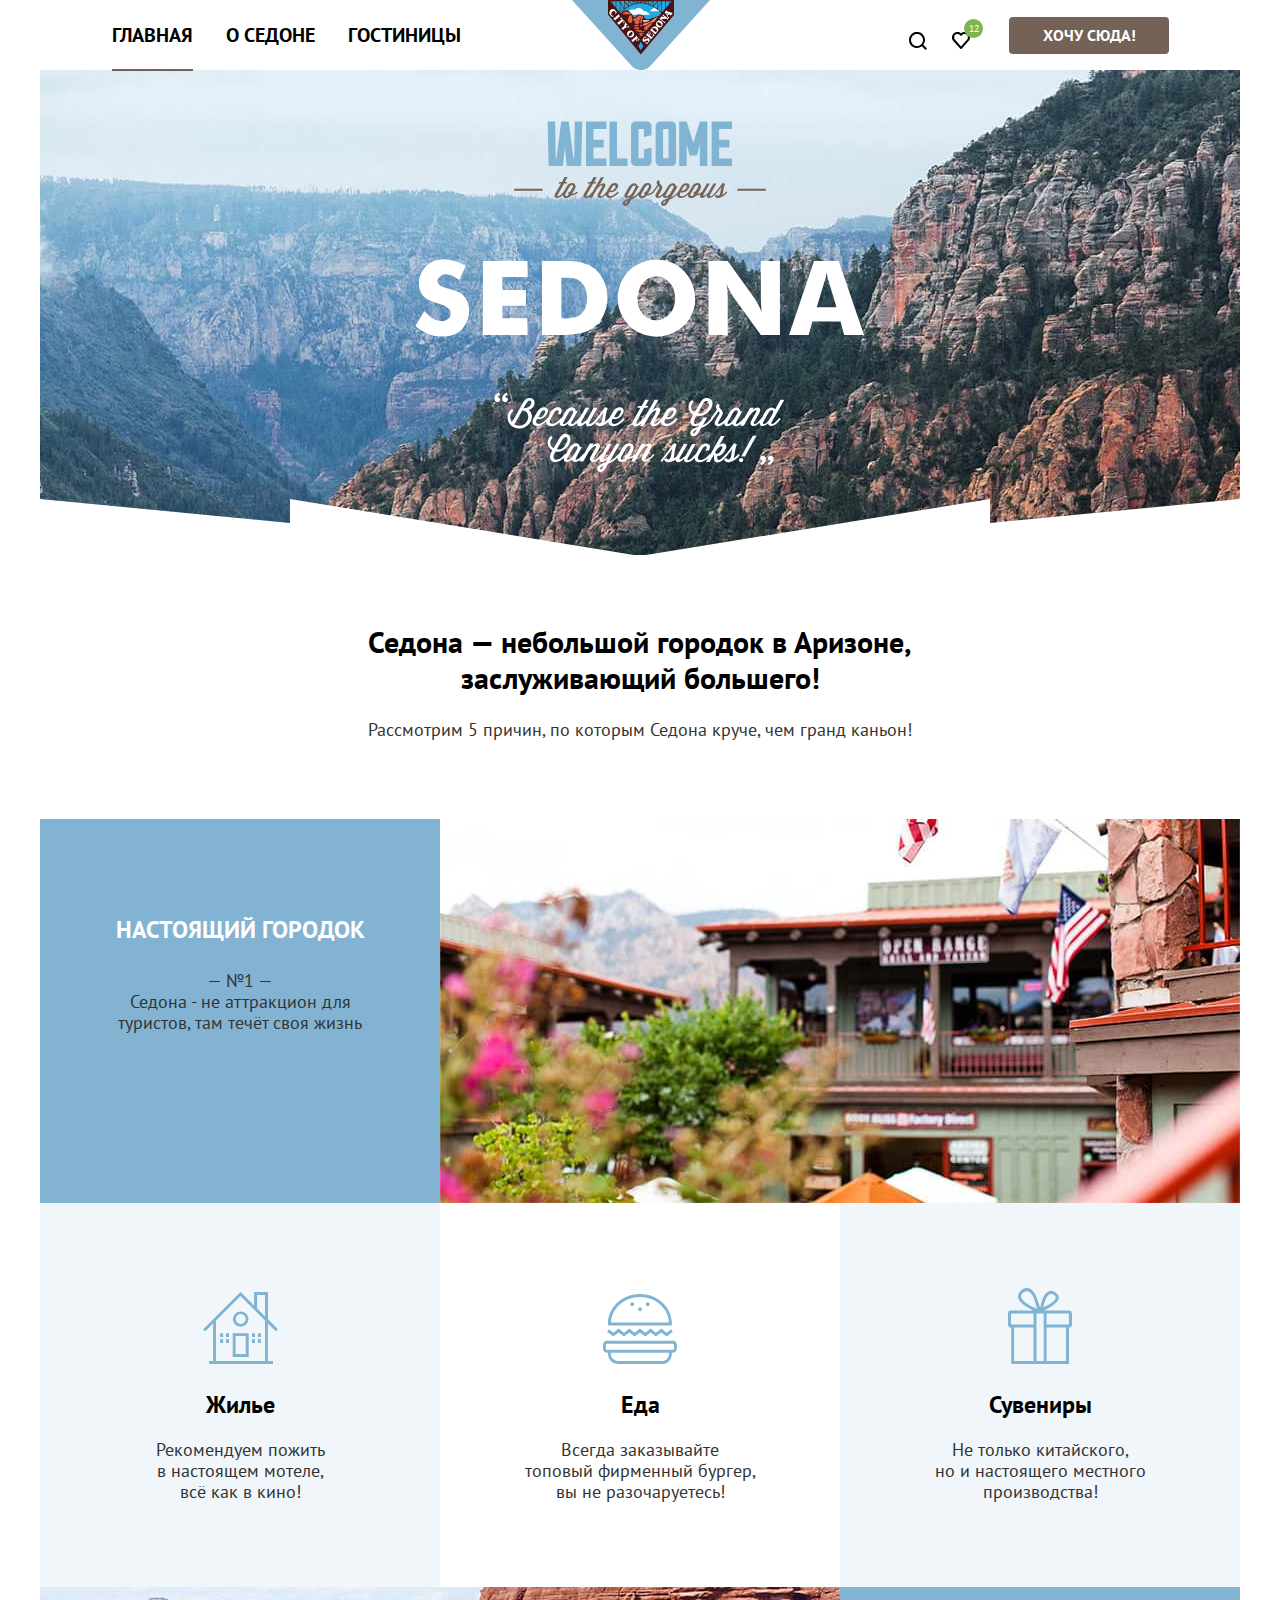
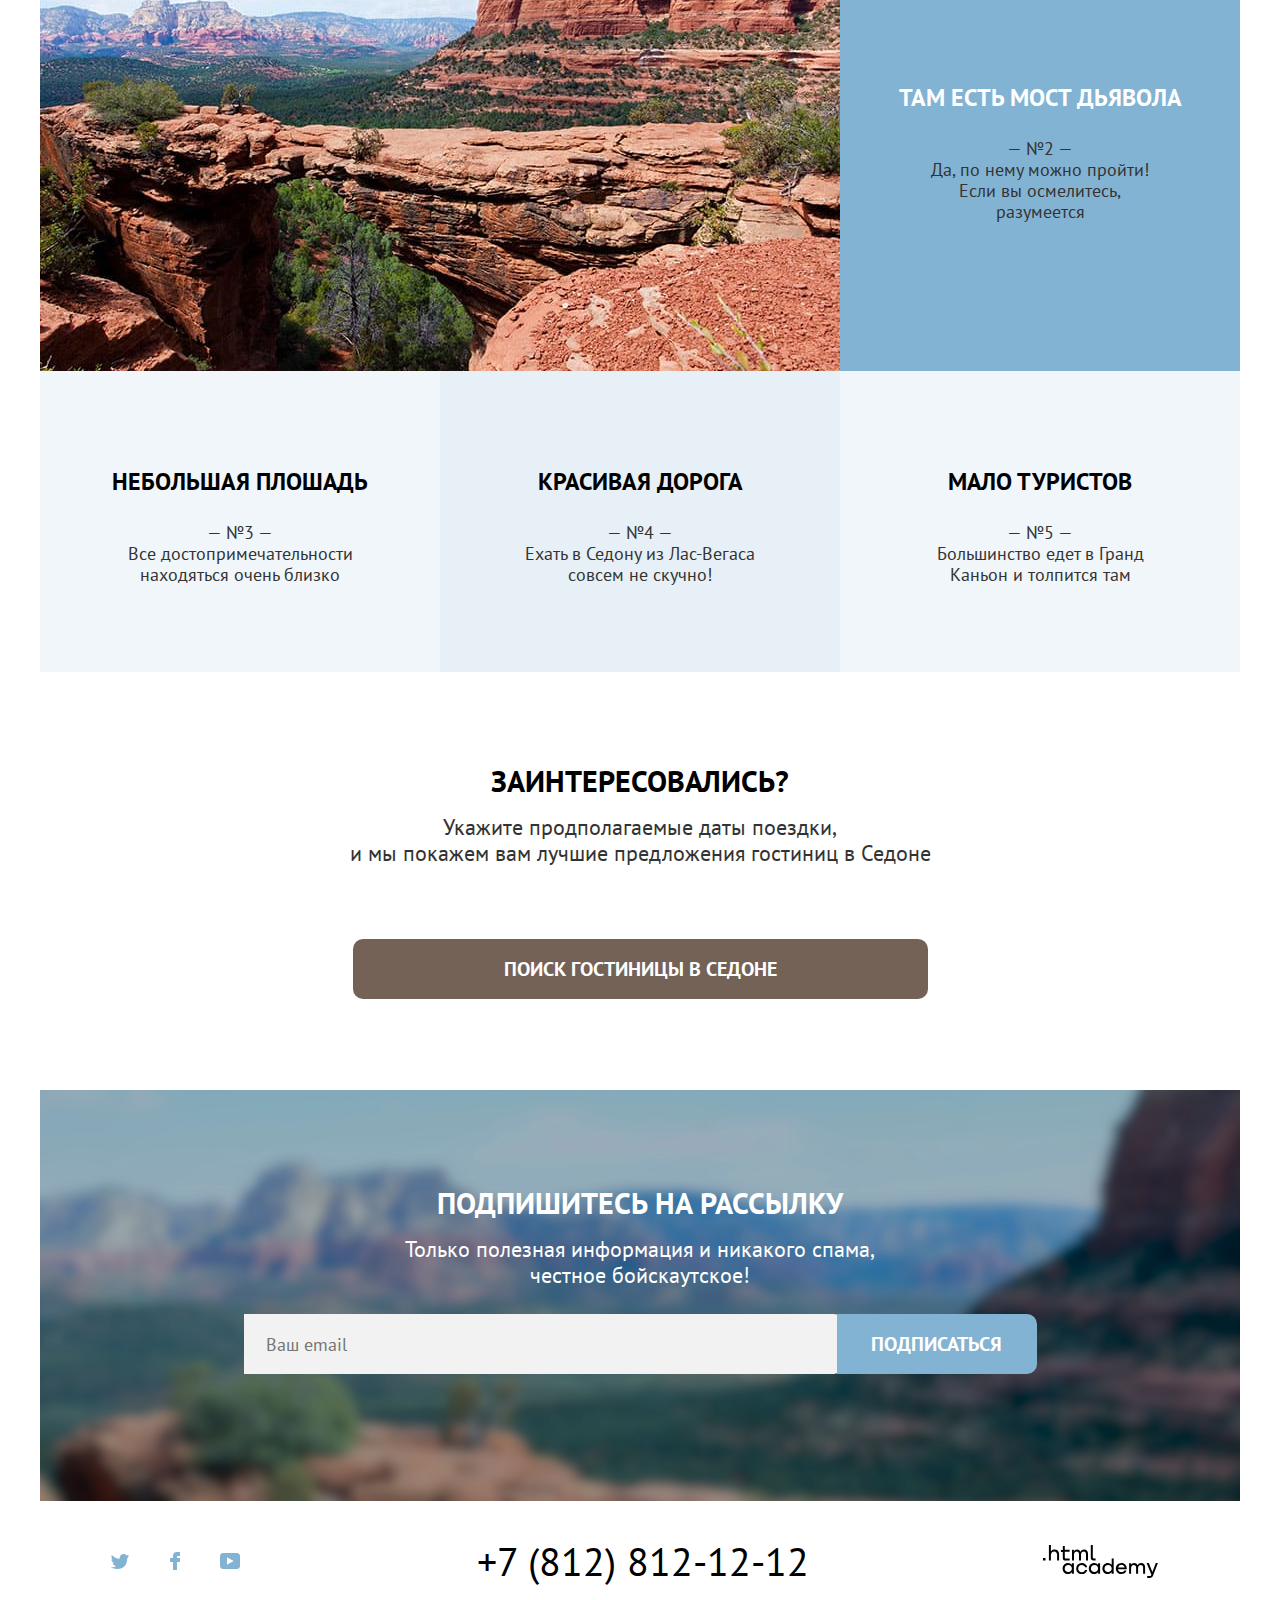
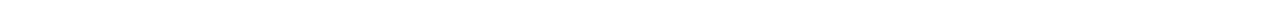
==== index.html @ d071afd5 "teme-8" ====
<!DOCTYPE html>
<html lang="ru">
  <head>
    <meta charset="utf-8">
    <title>Sedona</title>
    <link rel="stylesheet" href="css/styles.css">
  </head>
  <body>
    <div class="container-large">
      <header class="header">
        <div class="container-small">
          <nav class="navigation">
            <ul class="navigation-list">
              <li class="navigation-item">
                <a class="navigation-link navigation-link-current" href="index.html">Главная</a>
              </li> 
              <li class="navigation-item">
                <a class="navigation-link" href="about.html">О Седоне</a>
              </li>
              <li class="navigation-item"> 
                <a class="navigation-link" href="catalog.html">Гостиницы</a>
              </li>
            </ul>
            <a href="index.html"><img class="header-logo" src="images/sedona.svg" width="138" height="70" alt="Логотип Седона"></a>
            <ul class="navigation-user">
              <li class="navigation-user-item">
                <a class="navigation-user-link search" href="#">
                  <svg class="navigation-user-icon" aria-hidden="true" focusable="false" width="18" height="18" xmlns="http://www.w3.org/2000/svg">
                    <path fill-rule="evenodd" clip-rule="evenodd" d="m18 16.5-3.7-3.7A8 8 0 0 0 8-.1C3.6-.1 0 3.6 0 8a8 8 0 0 0 12.9 6.3l3.7 3.7 1.4-1.5ZM8 14c-3.3 0-6-2.7-6-6s2.7-6 6-6 6 2.7 6 6-2.7 6-6 6Z" />
                  </svg>
                  <span class="visually-hidden">Поиск</span>
                </a>
              </li>
              <li class="navigation-user-item">  
                <a class="navigation-user-link" href="#">
                  <svg class="navigation-user-icon" aria-hidden="true" focusable="false" width="31" height="27" xmlns="http://www.w3.org/2000/svg">
                    <path fill-rule="evenodd" clip-rule="evenodd" d="M8.9 27a1 1 0 0 1-.8-.4l-7-7.9A5.4 5.4 0 0 1 5.5 10c1.3 0 2.5.5 3.5 1.3a5.5 5.5 0 0 1 9 4.1c0 1.3-.5 2.5-1.3 3.4l-7 7.9c-.2.2-.4.3-.8.3Zm-6-9.5L9 24.4l6.2-7c.5-.5.7-1.2.7-2 0-1.8-1.5-3.3-3.3-3.3-1 0-2 .5-2.7 1.3-.3.3-.6.4-.9.4-.3 0-.6-.2-.8-.4a3.7 3.7 0 0 0-2.7-1.3 3.3 3.3 0 0 0-3.3 3.3c-.1.9.3 1.6.7 2.1-.1 0-.1 0 0 0Z" />
                  </svg> 
                  <span class="navigation-user-liked">12</span>
                  <span class="visually-hidden">Нравиться</span>
                </a>
                <div class="popover popover-liked">
                  <div class="popover-content">
                    <h2 class="visually-hidden popover-title">Избранное</h2>
                    <ul class="liked-items-list">
                      <li class="liked-item">
                        <a href="#" class="liked-img-title-description">
                          <img class="liked-item-image" src="images/deserthotel.jpg" width="48" height="48" alt="">
                          <div class="liked-title-description">
                            <p class="liked-item-title">Desert Quail Inn</p>
                            <p class="liked-item-description">Мотель</p>
                          </div>
                        </a>
                        <button type="button" class="liked-item-button">
                          <svg width="16" height="16" xmlns="http://www.w3.org/2000/svg">
                            <path fill-rule="evenodd" clip-rule="evenodd" d="M15.3 2.3H.6c-.3 0-.6.2-.6.5s.3.6.6.6h1.7v12c0 .3.3.6.6.6h10.2c.3 0 .6-.3.6-.6v-12h1.7c.3 0 .6-.3.6-.6s-.4-.5-.7-.5Zm-2.8 12.5H3.4V3.4h9.1v11.4ZM6.2 1.2h3.4c.3 0 .6-.3.6-.6S10 0 9.7 0H6.2c-.3 0-.5.3-.5.6s.2.6.5.6Z" />
                            <path fill-rule="evenodd" clip-rule="evenodd" d="M6.2 12c.3 0 .6-.3.6-.6V5.7c0-.3-.3-.6-.6-.6s-.6.3-.6.6v5.7c.1.3.3.6.6.6ZM9.7 12c.3 0 .6-.3.6-.6V5.7c0-.3-.3-.6-.6-.6s-.6.4-.6.6v5.7c0 .3.2.6.6.6Z" />
                          </svg>
                          <span class="visually-hidden">Удалить из корзины</span>
                        </button>
                      </li>
                      <li class="liked-item">
                        <a href="#" class="liked-img-title-description">
                          <img class="liked-item-image" src="images/villashotel.jpg" width="48" height="48" alt="">
                          <div class="liked-title-description">
                            <p class="liked-item-title">Villas at Poco Diablo</p>
                            <p class="liked-item-description">Апартаменты</p>
                          </div>
                        </a>
                        <button type="button" class="liked-item-button">
                          <svg width="16" height="16" xmlns="http://www.w3.org/2000/svg">
                            <path fill-rule="evenodd" clip-rule="evenodd" d="M15.3 2.3H.6c-.3 0-.6.2-.6.5s.3.6.6.6h1.7v12c0 .3.3.6.6.6h10.2c.3 0 .6-.3.6-.6v-12h1.7c.3 0 .6-.3.6-.6s-.4-.5-.7-.5Zm-2.8 12.5H3.4V3.4h9.1v11.4ZM6.2 1.2h3.4c.3 0 .6-.3.6-.6S10 0 9.7 0H6.2c-.3 0-.5.3-.5.6s.2.6.5.6Z" />
                            <path fill-rule="evenodd" clip-rule="evenodd" d="M6.2 12c.3 0 .6-.3.6-.6V5.7c0-.3-.3-.6-.6-.6s-.6.3-.6.6v5.7c.1.3.3.6.6.6ZM9.7 12c.3 0 .6-.3.6-.6V5.7c0-.3-.3-.6-.6-.6s-.6.4-.6.6v5.7c0 .3.2.6.6.6Z" />
                          </svg>
                          <span class="visually-hidden">Удалить из корзины</span>
                        </button>
                      </li>
                    </ul>
                  </div>
                  <button class="popover-button" type="button">Все избранные</button>
                </div>
              </li>
              <li class="navigation-user-item">  
                <button class="button" type="button">Хочу сюда!</button>
              </li>
            </ul>
          </nav>
        </div>
      </header>
      
      <main class="main-index">
        <div class="main-container">
          <img class="main-logo" alt="Добро пожаловать в Седону" src="images/welcome.svg" width="450" height="352"> 
          <h1 class="visually-hidden">Седона</h1>
          <img class="logo-divider" alt="Разделение фона" src="images/divider.svg" width="1200" height="57">
          <section class="advantages">
            <h2 class="advantages-title">Седона — небольшой городок в Аризоне, заслуживающий большего!</h2>
            <p class="advantages-description">Рассмотрим 5 причин, по которым Седона круче, чем гранд каньон!</p>
            <ul class="advantages-services-list">
              <li class="advantages-item-picture">
                <div class="advantages-item-text">
                  <h3 class="advantages-item-title">Настоящий городок</h3>
                  <p class="advantages-title-description">— №1 —<br>Седона - не аттракцион для туристов, там течёт своя жизнь</p>
                </div>
                <img class="advantages-item-img" src="images/city.jpg" alt="Настоящий городок" width="800" height="384">
              </li>
              <li class="services-item">
                <svg class="services-item-icon-hm" aria-hidden="true" focusable="false" width="75" height="72" xmlns="http://www.w3.org/2000/svg">
                  <path fill-rule="evenodd" clip-rule="evenodd" d="M29.7 65h16V41.2h-16V65Zm2.9-20.9h10.1v18H32.6v-18Z"/>
                  <path fill-rule="evenodd" clip-rule="evenodd" d="m72.8 39.3 2.1-2.1-9.9-9.9V0H51.1v13.6L37.5 0 .2 37.2l2.1 2.1 7.8-7.8v37.6h-4V72H70v-2.9h-5.1V31.5l7.9 7.8ZM62 69.1H13V28.5L37.5 4.1 62 28.5v40.6Zm0-44.7-7.9-7.9V2.9H62v21.5Z"/>
                  <path fill-rule="evenodd" clip-rule="evenodd" d="M29.9 27.1c0 4.3 3.5 7.7 7.7 7.7 4.3 0 7.8-3.5 7.8-7.7 0-4.3-3.5-7.7-7.8-7.7a7.7 7.7 0 0 0-7.7 7.7Zm7.8-5a5 5 0 0 1 5 4.9 5 5 0 0 1-5 4.9 5 5 0 0 1-5-4.9 5 5 0 0 1 5-4.9ZM20.1 41.2h-3v3.9h3v-3.9ZM26 41.2h-3v3.9h3v-3.9ZM20.1 47.2h-3v3.9h3v-3.9ZM26 47.2h-3v3.9h3v-3.9ZM52 41.2h-3v3.9h3v-3.9ZM57.9 41.2h-3v3.9h3v-3.9ZM52 47.2h-3v3.9h3v-3.9ZM57.9 47.2h-3v3.9h3v-3.9Z"/>
                </svg>
                <h4 class="service-title">Жилье</h4>
                <p class="service-description">Рекомендуем пожить <br> в настоящем мотеле, <br> всё как в кино!</p>
              </li>
              <li class="services-item"> 
                <svg class="services-item-icon-et" aria-hidden="true" focusable="false" width="74" height="70" xmlns="http://www.w3.org/2000/svg">
                  <path fill-rule="evenodd" clip-rule="evenodd" d="M69.9 46.7H4.1A4.2 4.2 0 0 0 0 51v3.5c0 2.4 1.9 4.3 4.1 4.3H5v1.1A10 10 0 0 0 14.6 70h44.6c5.3 0 9.6-4.5 9.6-10.1v-1.1h.9c2.3 0 4.1-1.9 4.1-4.3V51a4 4 0 0 0-3.9-4.3ZM66 59.9c0 3.9-3 7-6.7 7H14.6a6.9 6.9 0 0 1-6.7-7v-1.1H66v1.1Zm5.1-5.4c0 .7-.6 1.3-1.2 1.3H4c-.7 0-1.2-.6-1.2-1.3V51c0-.7.6-1.3 1.2-1.3h65.8c.7 0 1.2.6 1.2 1.3l.1 3.5ZM15.6 38.4l5.4 4.1 5.3-4.1 5.3 4.1 5.3-4.1 5.4 4.1 5.3-4.1 5.3 4.1 5.4-4.1 5.3 4.1 6.2-4.7-1.7-2.5-4.5 3.4-5.3-4.1-5.4 4.1-5.3-4.1-5.3 4.1-5.4-4.1-5.3 4.1-5.3-4.1-5.3 4.1-5.4-4.1-5.3 4.1-4.5-3.4-1.7 2.5 6.2 4.7 5.3-4.1ZM8 31.5h60.8l.1-1.9v-1.2C68.2 12.7 54.2 0 37 0 19.7 0 5.7 12.7 5 28.5v1.2l.1 1.9H8v-.1ZM37 3c15.6 0 28.4 11.3 29 25.5H8C8.6 14.4 21.4 3 37 3Z"/>
                  <path fill-rule="evenodd" clip-rule="evenodd" d="M37 17.3a2 2 0 0 0 1.9-2 2 2 0 0 0-1.9-2 2 2 0 0 0-1.9 2c0 1.1.9 2 1.9 2ZM29.2 12.2a2 2 0 0 0 1.9-2 2 2 0 0 0-1.9-2 2 2 0 0 0-1.9 2c0 1.1.9 2 1.9 2ZM44.7 12.2a2 2 0 0 0 1.9-2 2 2 0 0 0-1.9-2 2 2 0 0 0-1.9 2c0 1.1.9 2 1.9 2Z"/>
                </svg>
                <h4 class="service-title">Еда</h4>
                <p class="service-description">Всегда заказывайте <br> топовый фирменный бургер, <br> вы не разочаруетесь!</p>
              </li> 
              <li class="services-item"> 
                <svg class="services-item-icon-as" aria-hidden="true" focusable="false" width="64" height="76" xmlns="http://www.w3.org/2000/svg">
                  <path fill-rule="evenodd" clip-rule="evenodd" d="M61.1 22.5H36.3c13.8-6.9 14.9-11.3 14.4-13.7-1.2-4-5.7-7-10-5.4-5.6 2.1-7.1 10.4-8.6 16.4-2-6.1-3.8-13.8-8.2-17.7a7.3 7.3 0 0 0-5.8-2c-4 .4-9.8 5.4-7.5 11 2.3 5.4 9.7 8.8 14.6 11.5H2.9A2.9 2.9 0 0 0 0 25.5v11.3c0 1.6 1.3 2.9 2.9 2.9h.3V76H61V39.6h.1c1.6 0 2.9-1.3 2.9-2.9V25.4c0-1.6-1.3-2.9-2.9-2.9ZM42.4 5.9c2.1-.3 5 1.3 5.3 3.2.4 2.8-3.4 5.3-5.1 6.4-2.5 1.7-4.9 2.6-7.3 4.1.9-3.7 2.5-13 7.1-13.7Zm-22.9 10c-2.2-1.5-6.5-4.4-6.4-7.8.1-3.6 5.7-6.6 8.8-3.9 3.9 3.4 5.7 11.1 7.1 16.6-3.2-1.5-6.3-2.8-9.5-4.9Zm6 57.1H6.1V39.6h19.4V73Zm0-36.5H3v-11h22.5v11Zm10.2 0V73h-7.2V25.6h7.2v10.9ZM58 73H38.6V39.6H58V73Zm2.9-36.5H38.6v-11h22.3v11Z"/>
                </svg>
                <h4 class="service-title">Сувениры</h4>
                <p class="service-description">Не только китайского, <br> но и настоящего местного <br> производства!</p>
              </li>  
              <li class="advantages-item-picture">
                <img src="images/bridge.jpg" alt="Мост дьявола" width="800" height="384">
                <div class="advantages-item-text">
                  <h3 class="advantages-item-title">Там есть мост дьявола</h3>
                  <p class="advantages-title-description">— №2 —<br>Да, по нему можно пройти! Если вы осмелитесь, разумеется</p>
                </div>  
              </li>
            </ul>  
            <ul class="advantages-list">
              <li class="advantages-item">
                <h3 class="advantages-item-title">Небольшая плошадь</h3>
                <p class="advantages-title-description">— №3 —<br>Все достопримечательности находяться очень близко</p>
              </li>
              <li class="advantages-item">
                <h3 class="advantages-item-title">Красивая дорога</h3>
                <p class="advantages-title-description">— №4 —<br>Ехать в Седону из Лас-Вегаса совсем не скучно!</p>
              </li>
              <li class="advantages-item">
                <h3 class="advantages-item-title">Мало туристов</h3>
                <p class="advantages-title-description">— №5 —<br>Большинство едет в Гранд Каньон и толпится там</p>
              </li>
            </ul> 
          </section>
          <section class="search-hotel">
            <h2 class="visually-hidden">Поиск гостиниц в Седоне</h2>
            <p class="search-question">Заинтересовались?</p>
            <p class="search-date">Укажите продполагаемые даты поездки, <br> и мы покажем вам лучшие предложения гостиниц в Седоне</p>
            <button class="button hotel-button" type="button">Поиск гостиницы в Седоне</button>
          </section>
          <section class="newsletter">
            <h2 class="newsletter-title">Подпишитесь на рассылку</h2>
            <p class="newsletter-description">Только полезная информация и никакого спама, <br> честное бойскаутское!</p>
            <form class="newsletter-form" action="https://echo.htmlacademy.ru/" method="post">
              <div class="newsletter-email">
                <label class="visually-hidden" for="newsletter-email">Email</label>
                <input class="field"  placeholder="Ваш email" type="email" name="newsletter-email" id="newsletter-email" required>
              </div>
              <button class="button-submit" type="submit">Подписаться</button>
            </form>
          </section> 
        </div>
      </main>  
  
      <footer class="footer container-small">
        <section class="footer-social">
          <h2 class="visually-hidden">Социальные сети</h2>
          <ul class="footer-social-list">
            <li class="footer-social-item">
              <a class="footer-social-link" href="#">
                <svg class="footer-social-icon" aria-hidden="true" focusable="false" width="18" height="15" xmlns="http://www.w3.org/2000/svg">
                  <path fill-rule="evenodd" clip-rule="evenodd" d="M11.6.2c1.8-.5 3.2.3 3.8 1.2l2.1-.7c0 .9-.6 1.5-.9 1.8.7.1 1.4-.6 1.4-.6a3 3 0 0 1-1.7 2C16.1 10.7 13 15.1 5.7 15h-.5c-.4 0-4.4-.5-5.2-1.9 2.4.2 4.1-.4 5-1.2-1-.3-2.9-.4-3.2-2.9.4.1.6.2 1.3.1C1.8 8.3.4 7.5.5 5.3c.3.3 1.1.5 1.4.5C1.1 5.6-.2 2.5.9.9a11 11 0 0 0 7.6 3.8C8.7 2.3 9.7.8 11.6.2Z" />
                </svg>
                <span class="visually-hidden">Twitter</span>
              </a>
            </li>
            <li class="footer-social-item">
              <a class="footer-social-link" href="#">
                <svg class="footer-social-icon" aria-hidden="true" focusable="false" width="10" height="18" xmlns="http://www.w3.org/2000/svg">
                  <path fill-rule="evenodd" clip-rule="evenodd" d="M7 0a4 4 0 0 0-4 4v2H0v4h3v8h4v-8h3V6H7V4h3V0H7Z" />
                </svg>
                <span class="visually-hidden">Facebook</span>
              </a>
            </li>
            <li class="footer-social-item">
              <a class="footer-social-link" href="#">
                <svg class="footer-social-icon" aria-hidden="true" focusable="false" width="20" height="16" xmlns="http://www.w3.org/2000/svg">
                  <path fill-rule="evenodd" clip-rule="evenodd" d="M17 0H2.9C1.2 0 0 1.5 0 3.2v9.5C0 14.5 1.2 16 2.9 16h14.3c1.5 0 2.9-1.5 2.9-3.2V3.2C19.9 1.5 18.7 0 17 0ZM7 11.8V4.2L13.7 8 7 11.8Z" />
                </svg>
                <span class="visually-hidden">Youtube</span>
              </a>
            </li>
          </ul>
        </section>
        <section class="footer-contact">
          <h2 class="visually-hidden"></h2>
          <address class="footer-contact">
            <a class="footer-contact-phone" href="tel:78128121212">+7 (812) 812-12-12</a>
          </address>
        </section>
        <section class="footer-made">
          <h2 class="visually-hidden">Сделано в html академии</h2>
          <a href="#" class="footer-made-link">
            <svg class="footer-made-icon" aria-hidden="true" focusable="false" width="115" height="33" xmlns="http://www.w3.org/2000/svg">
              <path fill-rule="evenodd" clip-rule="evenodd" d="M0 12.9v2.6h2.5v-2.6H0ZM11.6 4.5c-1.6 0-2.8.7-3.6 1.7h-.1V0h-2v15.5h2v-5.3c0-2.1 1.3-3.6 3.3-3.6 1.8 0 2.9 1.4 2.9 3.2v5.7h2V9.4c.1-3-1.8-4.9-4.5-4.9ZM26.6 4.8h-4.8V1.1h-2v3.8h-1.9v2h1.9v6c0 1.7 1 2.7 2.7 2.7h4.1v-2h-3.7c-.7 0-1.1-.4-1.1-1.1V6.8h4.8v-2ZM41.1 4.6c-1.6 0-2.9.8-3.5 2.1h-.1a3.7 3.7 0 0 0-3.4-2.1c-1.4 0-2.5.8-3.1 1.8h-.1V4.8H29v10.6h2V10c0-2 1-3.5 2.6-3.5 1.5 0 2.4 1 2.4 2.6v6.3h2V9.8c0-2.4 1.4-3.3 2.6-3.3 1.5 0 2.4 1 2.4 2.6v6.3h2V8.9c.1-2.5-1.4-4.3-3.9-4.3ZM47.8 12.7c0 1.7 1 2.7 2.8 2.7h2v-2h-1.7c-.7 0-1.1-.4-1.1-1.1V0h-2v12.7ZM28.9 19.7a4.9 4.9 0 0 0-3.9-1.8c-3.1 0-5.4 2.3-5.4 5.6s2.3 5.6 5.4 5.6c1.8 0 3-.8 3.8-1.9h.1v1.6h2V18.2h-2v1.5Zm-3.6 7.4a3.5 3.5 0 0 1-3.6-3.6c0-2 1.4-3.6 3.6-3.6s3.6 1.6 3.6 3.6c0 1.9-1.4 3.6-3.6 3.6ZM44.2 22c-.5-2.4-2.6-4.1-5.4-4.1a5.4 5.4 0 0 0-5.6 5.6c0 3.1 2.2 5.6 5.6 5.6 2.8 0 4.9-1.8 5.4-4.2h-2.1a3.4 3.4 0 0 1-3.3 2.3 3.5 3.5 0 0 1-3.6-3.6c0-2 1.4-3.6 3.6-3.6 1.6 0 2.8 1 3.3 2.2h2.1V22ZM55.1 19.7a4.9 4.9 0 0 0-3.9-1.8c-3.1 0-5.4 2.3-5.4 5.6s2.3 5.6 5.4 5.6c1.8 0 3-.8 3.8-1.9h.1v1.6h2V18.2h-2v1.5Zm-3.6 7.4a3.5 3.5 0 0 1-3.6-3.6c0-2 1.4-3.6 3.6-3.6s3.6 1.6 3.6 3.6c0 1.9-1.5 3.6-3.6 3.6ZM68.7 19.8a5 5 0 0 0-3.9-1.9c-3.1 0-5.4 2.3-5.4 5.6s2.2 5.6 5.4 5.6c1.7 0 3-.8 3.8-1.8h.1v1.5h2V13.4h-2v6.4Zm-3.6 7.3a3.5 3.5 0 0 1-3.6-3.6c0-2 1.4-3.6 3.6-3.6s3.6 1.6 3.6 3.6c-.1 2-1.5 3.6-3.6 3.6ZM78.3 17.9a5.4 5.4 0 0 0-5.5 5.6c0 3 2.1 5.6 5.5 5.6 2.5 0 4.5-1.3 5.2-3.6h-2.1c-.5 1-1.6 1.6-3 1.6-1.9 0-3.3-1.3-3.4-2.9h8.8c.2-3.6-2-6.3-5.5-6.3Zm0 1.9c1.7 0 3 1 3.3 2.6h-6.5a3.2 3.2 0 0 1 3.2-2.6ZM98.2 17.9a4 4 0 0 0-3.6 2h-.1c-.6-1.2-1.8-2-3.4-2-1.4 0-2.5.7-3.1 1.8v-1.5h-1.9v10.6h2v-5.4c0-2 1-3.4 2.6-3.5 1.5 0 2.4 1 2.4 2.6v6.3h2v-5.6c0-2.4 1.4-3.3 2.6-3.3 1.5 0 2.4 1 2.4 2.6v6.3h2v-6.5c.1-2.6-1.4-4.4-3.9-4.4ZM109.4 27l-3.6-8.9h-2.2l4.8 11.6c-.3.9-.7 1.2-1.7 1.2h-2.5v2h2.5c1.8 0 2.8-.8 3.5-2.6l4.7-12.2h-2.1l-3.4 8.9Z" />
            </svg>
          </a>
        </section>
      </footer>  
    </div>

    <div class="modal-container modal-container-close">
      <div class="modal modal-auth">
        <section class="modal-content">
          <h2 class="modal-title">Поиск гостиницы в Седоне</h2>
          <form class="auth-form" action="https://echo.htmlacademy.ru/" method="post">
            <p class="appointment-form-group">
              <label class="appointment-title" for="auth-date">Дата заезда:</label>
              <input class="appointment-form-field" value="27 апреля 2020" id="auth-date" name="appointment-date" placeholder="Укажите дату">
              <p class="appointment-info">Мы не можем отправить вас в прошлое.</p>
            </p> 
            <p class="appointment-form-group">
              <label class="appointment-title" for="auth-date">Дата выезда:</label>
              <input class="appointment-form-field" value="1 сентября 2021" id="auth-date" name="appointment-date" placeholder="Укажите дату">
              <p class="appointment-information">На эти даты есть свободные номера. Пока есть.</p>
            </p> 
            <div class="amount">
              <label class="amount-of-adults" for="amount-of-adults">Взрослые:</label>
              <button class="button-min" type="button" name="min-adult"></button>
              <input class= "amount-field" type="text" name="amount-of-adults" value="2" id="amount-of-adults">
              <button class="button-pluse" type="button" name="plus-adult"></button>
              <label class="amount-of-children" for="amount-of-children">Дети:</label>
              <div>
                <a class="info-link" href="#">
                  <svg class="info-icon" aria-hidden="true" focusable="false" width="25" height="25" xmlns="http://www.w3.org/2000/svg">
                    <circle cx="12.5" cy="12.5" r="12.5" fill="#83B3D3"/>
                  </svg> 
                  <span class="info-title">i</span>
                </a>
                <div class="popover-info">
                  <div class="popover-content">
                    <p class="popover-description">Укажите количество детей, которые будут с вами, возраст которых от 6 до 18 лет. Дети до 6 лет размещаются бесплатно.</p>
                  </div>
                </div>
              </div>    
              <button class="button-min" type="button" name="min-children"><span class="icon-min"></span></button>
              <input class= "amount-field" type="text" name="amount-of-children" value="1" id="amount-of-children">
              <button class="button-pluse" type="button" name="plus-children"><span class="icon-plus"></span></button>
            </div>
            <button class="modal-button" type="submit">Найти</button>
          </form>  
        </section>
        <button class="modal-close-button">
          <span class="visually-hidden">Закрыть</span>
        </button>
      </div>
    </div>
  </body>
</html>
---- css/styles.css ----
@font-face {
  font-family: "PT Sans";
  font-style: normal;
  font-weight: 400;
  src: url("../fonts/ptsans-400.woff2") format("woff2");
  font-display: swap;
}

@font-face {
  font-family: "PT Sans Bold";
  font-style: normal;
  font-weight: 700;
  src: url("../fonts/ptsans-700.woff2") format("woff2");
  font-display: swap; 
}

html {
  height: 100%;
}
  
body {
  margin: 0;
  display: flex;
  flex-direction: column;
  min-height: 100%;
  font-family: "PT Sans" sans-serif;
  font-size: 18px;
  line-height: 21px;
  color: #000000;
  background-color: #FFFFFF;
}

.container-large {
  max-width: 1200px;
  margin: 0 auto;
}

.container-small {
  margin: 0 auto;
  padding: 0 60px;
}

.visually-hidden {
  position: absolute;
  width: 1px;
  height: 1px;
  margin: -1px;
  padding: 0;
  border: 0;
  clip: rect(0 0 0 0);
  overflow: hidden;
}

.header-logo {
  display: block;
  margin-left: 12px;
  padding: 0;
}

.main-logo {
  display: block;
  margin: 0 auto;
  margin-bottom: 26px;
  padding-top: 51px;
}

.button {
  font-family: "PT Sans Bold";
  font-size: 16px;
  line-height: 21px;
  text-align: center;
  color: #FFFFFF;
  width: 160px;
  height: 37px;
  background-color: #756257;
  text-decoration: none;
  text-transform: uppercase;
  border-radius: 4px;
  border:none;
  cursor: pointer;
  transition: background-color ease-in-out .2s; 
}

.button:hover {
  background-color: #615048;
}

.button:focus {
  border: 3px solid #83B3D3;
  box-sizing: border-box;
  border-radius: 4px;
  outline: none;
}

.button:active {
  color: #FFFFFF;
  opacity: 0.3;
}

.hotel-button {
  font-family: "PT Sans Bold";
  font-size: 20px;
  line-height: 36px;
  text-align: center;
  color: #FFFFFF;
  background-color: #756257;
  text-decoration: none;
  text-transform: uppercase; 
  width: 575px;
  height: 60px;
  left: 352px;
  top: 2633px;
  border-radius: 10px;
}

.button-submit {
  width: 200px;
  height: 60px;
  border: 3px;
  margin-left: -7px;
  font-family: "PT Sans Bold", sans-serif;
  text-transform: uppercase;
  background: #83B3D3;
  border-radius: 0 10px 10px 0;
  font-size: 20px;
  line-height: 26px;
  color: #ffffff;
  transition: background-color ease-in-out .2s;
  cursor: pointer;
}

.button-submit:hover {
  background: #68A2CA;
  box-sizing: border-box;
  border-radius: 4px;
  outline: none;
}

.button-submit:focus {
  border: 3px solid #756257;
  box-sizing: border-box;
  border-radius: 4px;
  outline: none;
}

.button-submit:active {
  opacity: 0.3;
}

.button-list {
  color: #000000;
  border: 2px;
  box-sizing: border-box;
  border-radius: 4px;
}

.button-apply {
  font-family: "PT Sans Bold";
  font-size: 16px;
  line-height: 21px;
  width: 160px;
  height: 48px;
  text-align: center;
  color: #FFFFFF;
  background-color: #83B3D3;
  text-decoration: none;
  text-transform: uppercase;
  border-radius: 4px;
  border:none;
  cursor: pointer;
  transition: background-color ease-in-out .2s; 
}

.button-apply:hover {
  background: #68A2CA;
  border-radius: 4px;
  outline: none;
}

.button-apply:focus {
  outline: 3px solid #FFFFFF;
  border-radius: 4px;
  box-sizing: border-box;
}

.button-apply:active {
  opacity: 0.3;
}

.button-reset {
  font-family: "PT Sans Bold";
  font-size: 16px;
  line-height: 21px;
  width: 160px;
  height: 23px;
  margin-top: 20px;
  text-align: center;
  color: #FFFFFF;
  background: transparent;
  text-decoration: none;
  text-transform: uppercase;
  border:none;
  cursor: pointer;
  transition: background-color ease-in-out .2s; 
}

.button-reset:hover {
  opacity: 0.6;
}

.button-reset:focus {
  outline: 3px solid #83B3D3;
  box-sizing: border-box;
  border-radius: 4px;
}

.button-reset:active {
  opacity: 0.3;
}

.header {
  color: #000000;
}

.navigation {
  display: grid;
  grid-template-columns: 460px auto 460px;
  align-items: center;
}

.navigation-list {
  display: flex;
  flex-wrap: wrap; 
  height: 100%;
  padding: 0;
  margin: 0;
  list-style-type: none;
}  

.navigation-item {
  position: relative;
  display: flex;
  align-items: center;
  margin-right: 9px;
  height: 100%;
}

.search {
  padding-top: 12px;
}

.navigation-item:last-child {
  margin-right: 0;
}

.navigation-link {
  position: relative;
  display: block;
  font-family: "PT Sans Bold";
  line-height: 26px;
  font-size: 20px;
  padding: 6px 12px;
  text-align: center;
  color: #000000;
  background-color: #FFFFFF;
  text-decoration: none;
  text-transform: uppercase;
  transition: color ease-in-out .2s;
}

.navigation-link:hover {
  color: #756257;
}

.navigation-link:focus {
  border: 3px solid #83B3D3;
  box-sizing: border-box;
  border-radius: 10px;
  outline: none;
}

.navigation-link:active {
  color: #FFFFFF;
  opacity: 0.3;
}

.navigation-link-current::before {
  position: absolute;
  right: 12px;
  bottom: -17px;
  left: 12px;
  height: 2px;
  background-color: #756257;
  content: "";  
}

.navigation-user-link {
  position: relative;
  display: flex;
  justify-content: center;
  align-items: center;
  width: 38px;
  height: 38px;
  border: 3px solid transparent;
  box-sizing: border-box;
  text-decoration: none;
  text-transform: uppercase;
  transition: color ease-in-out .2s;
}

.navigation-user-link:hover {
  fill: #756257;
}

.navigation-user-link:focus {
  border: 3px solid #83B3D3;
  box-sizing: border-box;
  border-radius: 10px;
  outline: none;
}

.navigation-user-link:active {
  fill: #FFFFFF;
  opacity: 0.3;
  background: #615048;
}

.navigation-user-icon {
  transition: fill ease-in-out .2s;
}

.navigation-user {
  display: flex;
  align-items: center;
  padding: 0;
  margin: 0;
  justify-content: flex-end;
  list-style-type: none;
}

.navigation-user-item {
  margin-right: 11px;
}

.navigation-user-item:nth-child(2) {
  margin-right: 23px;
}

.navigation-user-liked {
  position: absolute;
  display: flex;
  align-items: center;
  justify-content: center;
  top: 0;
  right: 0;
  width: 19px;
  height: 19px;
  font-size: 10px;
  font-family: "PT Sans", sans-serif;
  background-color: #7DB54F;
  color: #ffffff;
  border-radius: 50%;
}

.popover {
  position: absolute;
  top: 70px;
  right: 150px;
  z-index: 1;
  width: 400px;
  font-family: "PT Sans Narrow", sans-serif;
  background-color: #FFFFFF;
  min-height: 232px;
  border: 1px solid #E6E6E6;
  box-sizing: border-box;
  box-shadow: 0px 25px 50px rgba(0, 0, 0, 0.15);
  border-radius: 20px;
  display: none;
}



.popover-liked::before {
  content: ''; 
  position: absolute; 
  top: -20px;
  left: 185px; 
  border: 10px solid transparent; 
  border-bottom: 10px solid #FFFFFF;
}

.popover-open {
  display: block;
}

.popover-content {
  height: 100%;
}

.liked-items-list {
  padding: 0;
}

.liked-item {
  display: flex;
  margin: 25px;
  padding: 0;
  height: 48px;
}

.liked-img-title-description {
  display: flex;
  text-decoration: none;
  height: 55px;
}

.liked-img-title-description:hover {
  opacity: 0.6;
}

.liked-img-title-description:focus {
  border: 3px solid #83B3D3;
  box-sizing: border-box;
  border-radius: 10px;
}

.liked-img-title-description:hover {
  opacity: 0.3;
}

.liked-item-image {
  border-radius: 24px;
}

.liked-title-description {
  width: 261px;
}

.liked-item-title {
  font-family: "PT Sans Bold";
  font-size: 18px;
  padding-left: 17px;
  margin: 0;
  color: #000000;
}

.liked-item-description {
  font-family: "PT Sans";
  font-size: 16px;
  padding-left: 17px;
  margin: 0;
  color: #333333;
}

.liked-item-button {
  width: 30px;
  height: 30px;
  fill: #e5e5e5;
  background-color: #FFFFFF;
  margin-left: 18px;
  padding: 0;
  border: none;
  cursor: pointer;
}

.liked-item-button:hover {
  fill: #000000;
}

.liked-item-button:focus {
  border: 3px solid #83B3D3;
  box-sizing: border-box;
  border-radius: 10px;
}

.liked-item-button:active {
  fill: #e5e5e5;
}

.popover-button {
  position: absolute;
  font-family: "PT Sans Bold";
  width: 401px;
  height: 60px;
  left: -2px;
  top: 172px;
  align-items: center;
  text-align: center;
  text-transform: uppercase;
  color: #FFFFFF;
  font-size: 16px;
  line-height: 21px;
  background: #756257;
  border-radius: 0px 0px 20px 20px;
  cursor: pointer;
  border: none;
}

.popover-button:hover {
  background: #615048;
}

.popover-button:focus {
  border: 3px solid #83B3D3;
}

.popover-button:active {
  opacity: 0.3;
}

.main-container {
  margin: 0 auto;
}

.main-index {
  color: #000000;
  background-color: #ffffff;
  background-image: url("../images/viewbackground.jpg");
  width: 1200px;
  background-size: auto;
  background-repeat: no-repeat;
}

.catalog-main {
  width: 1200px;
  margin: 0;
  color: #333333;
  background-color: #ffffff;
}

.catalog-heading-holder {
  margin: 0 auto;
  height: 408px;
  background-image: url("../images/catalogbackground.png");
  background-size: cover;
  background-repeat: no-repeat;
}

.container {
  padding: 0 72px;
}

.advantages-title {
  margin: 63px auto 23px;
  max-width: 720px;
  font-family: "PT Sans Bold"; 
  font-size: 30px;
  line-height: 36px;
  color: #000000;
  text-align: center;
}

.advantages-description {
  font-family: "PT Sans"; 
  margin-bottom: 79px;
  font-size: 22px;
  line-height: 36px;
  color: #333333;
  font-size: 18px;
  line-height: 21px;
  text-align: center;
}

.advantages-services-list {
  display: flex;
  flex-wrap: wrap;
  width: 1200px;
  margin: 0;
  padding: 0;
  box-sizing: border-box;
}

.advantages-list {
  display: flex;
  width: 1200px;
  margin: 0;
  padding: 0;
  list-style-type: none;
}

.advantages-item-picture {
  display: flex;
  padding: 0;
  color: #FFFFFF;
  width: 1200px;
  background-color: #83B3D3;
  text-align: center;
  box-sizing: border-box;
}

.advantages-item-text {
  width: 400px;
  height: 384px;
}

.advantages-item-title {
  margin-top: 97px;
  margin-bottom: 25px;
  font-family: "PT Sans Bold";
  font-size: 24px;
  line-height: 28px;
  text-transform: uppercase;
  text-align: center;
}

.advantages-title-description {
  font-family: "PT Sans";
  margin: 26px 75px 77px 75px;
  width: 250px;
  height: 73px;
  color: #333333;
  text-align: center;
}

.advantages-item:nth-child(2) {
  background: rgba(131, 179, 211, 0.2);;
}

.services-item {
  font-family: "PT Sans Bold";
  padding: 0;
  width: 400px;
  height: 384px;
  text-align: center;
  color: #000000;
  list-style-type: none;
}

.services-item:nth-child(2),
.services-item:nth-child(4),
.advantages-item:nth-of-type(1),
.advantages-item:nth-child(3) {
  background: rgba(131, 179, 211, 0.12);
}

.services-item-icon-hm {
  fill: #81B3D2;
  margin-top: 89px;
}

.services-item-icon-et {
  fill: #81B3D2;
  margin-top: 91px;
}

.services-item-icon-as {
  fill: #81B3D2;
  margin-top: 85px;
}

.service-title {
  margin: 23px 75px 20px 75px;
  font-size: 24px;
  line-height: 28px;
}  

.service-description {
  font-family: "PT Sans";
  margin: 0 75px 79px 75px;
  font-size: 18px;
  line-height: 21px;
  text-align: center;
  color: #333333;
}

.search-hotel {
  width: 1200px;
  background: #FFFFFF;
  text-align: center;
}

.search-question {
  font-family: "PT Sans Bold";
  margin: 91px 240px 15px 240px;
  font-weight: bold;
  color: #000000;
  font-size: 30px;
  line-height: 36px;
  text-align: center;
  text-transform: uppercase;
}

.search-date {
  font-family: "PT Sans";
  margin: 0 240px 73px 240px;
  font-size: 22px;
  line-height: 26px;
  color: #333333;
}

.newsletter {
  margin-top: 91px;
  width: 1200px;
  height: 411px;
  background-image: url("../images/background.png");
  background-size: auto;
  text-align: center;
  color: #333333;
} 

.newsletter-title {
  font-family: "PT Sans Bold";
  margin: 0;
  padding: 95px 240px 15px 240px;
  font-weight: bold;
  font-size: 30px;
  line-height: 36px;
  text-align: center;
  text-transform: uppercase;
  color: #FFFFFF;
}

.newsletter-description {
  font-family: "PT Sans";
  margin: 0;
  padding: 0 240px 26px 240px;
  font-size: 22px;
  line-height: 26px;
  text-align: center;
  color: #FFFFFF;
}

.newsletter-form {
  display: flex;
  align-items: center;
  justify-content: center;
}

.newsletter-email {
  margin: 0;
}

.field {
  font-family: "PT Sans", sans-serif; 
  font-size: 18px;
  line-height: 26px;
  width: 600px;
  height: 60px;
  margin: 0;
  background: #F2F2F2;
  border-radius: 10px 0 0 10px;
  border: 3px solid transparent;
  padding: 0 19px 0 22px;
  transition: background-color ease-in-out .2s;
  box-sizing: border-box;
}

.field:hover {
  border-radius: 0px 10px 10px 0px;
}

.field:focus {
  border: 3px solid #83B3D3;
  border-radius: 0px 10px 10px 0px;
  outline: none;
}

.field:active {
  border: 2px solid #000000;
  box-sizing: border-box;
  border-radius: 0px 10px 10px 0px;
  outline: none;
  border: none;
}

.field:invalid {
  border: 2px solid #FF5757;
  box-sizing: border-box;
  border-radius: 0px 10px 10px 0px;
  outline: none;
  border: none;
}

.catalog-heading-title {
  font-family: "PT Sans Bold"; 
  font-size: 60px;
  line-height: 78px;
  margin: 0;
  padding-top: 35px;
  color: #FFFFFF;
}

.breadcrumbs {
  display: flex;
  align-items: center;
  justify-content: flex-start;
  margin-top: 5px;
  margin-bottom: 45px;
  padding: 0; 
  color: #000000;
  font-size: 16px;
  line-height: 21px;
  list-style-type: none;
}

.breadcrumbs-item {
  position: relative;
}

.breadcrumbs-item-icon {
  fill: #fff;
  margin-left: 10px;
}

.breadcrumbs-link {
  font-family: "PT Sans"; 
  padding: 3px 10px;
  color: #FFFFFF;
  text-decoration: none;
  transition: color ease-in-out .2s;
}

.breadcrumbs-link:hover,
.breadcrumbs-button:hover {
  opacity: 0.6;
}

.breadcrumbs-link:focus,
.breadcrumbs-button:focus {
  border: 3px solid #83B3D3;
  box-sizing: border-box;
  border-radius: 4px;
  outline: none;
}

.breadcrumbs-link:active,
.breadcrumbs-button:active {
  opacity: 0.3;
}

.catalog-filter-form {
  display: flex;
  justify-content: space-between;
}

.catalog-filter-list {
  padding: 0;
  margin-top: 30px;
  list-style-type: none;
}

.catalog-filter-item:not(:last-child) {
  margin-bottom: 13px;
}

.catalog-filter-infrastructure {
  width: 150px;
  margin: 0 67px 30px 0;
  padding: 0;
  border: none;
}

.control {
  position: relative;
  display: block;
}

.control-infrastructure-mark {
  position: absolute;
  width: 20px;
  height: 20px;
  background: #FFFFFF;
  border-radius: 4px;
  border: none;
  cursor: pointer;
}

.control-infrastructure-mark:hover {
  background: rgba(255, 255, 255, 0.6);
  border-radius: 4px;
}

.control-infrastructure-mark:focus {
  outline: 3px solid #83B3D3;
  border-radius: 4px;
}

.control-infrastructure-mark:active {
  background: rgba(255, 255, 255, 0.3);
  border-radius: 4px;
}

.control-input[type="checkbox"]:checked + .control-infrastructure-mark::before {
  position: absolute;
  content: '';
  top: 10px;
  left: 2px;   
  width: 9px;
  height: 2px;
  background: #3F5E72;
  -webkit-transform: rotate(50deg);
  transform: rotate(50deg);
}

.control-input[type="checkbox"]:checked + .control-infrastructure-mark::after {
  position: absolute; 
  content: '';
  top: 8px;
  left: 6px;
  width: 13px;
  height: 2px;
  background: #3F5E72;
  -webkit-transform: rotate(-50deg);
  transform: rotate(-50deg);
}

.control-label {
  font-family: "PT Sans";
  font-size: 18px;
  line-height: 23px;
  margin-left: 39px;
  color: #ffffff;
}

.catalog-filter-houses {
  width: 144px;
  margin: 0;
  padding: 0;
  border: none;
}

.control-input[type="radio"] + .control-houses-mark {
  border-radius: 50%;
}

.control-houses-mark {
  position: absolute;
  width: 20px;
  height: 20px;
  background: #FFFFFF;
  border-radius: 4px;
  border: none;
  cursor: pointer;
}

.control-houses-mark:focus {
  border: 3px solid #83B3D3;
}

.control-input[type="radio"]:checked + .control-houses-mark::before {
  position: absolute;
  left: 25%;
  right: 25%;
  top: 25%;
  bottom: 25%;
  background-color: #3F5E72;
  border-radius: 50%;
  content: "";
}

.catalog-filter-price {
  margin: 0;
  margin-left: 157px;
  margin-right: 81px;
  padding: 0;
  border: none;
}

.catalog-filter-title {
  font-family: "PT Sans Bold";
  font-size: 20px;
  line-height: 26px;
  padding: 0;
  color: #ffffff;
}

.catalog-filter-label {
  display: flex;
  justify-content: space-between;
  font-family: "PT Sans";
  width: 143px;
}

.catalog-filter-label::after {
  position: absolute;
  width: 44px;
  height: 0px;
  left: 795px;
  top: 336px;
  border: 1px solid #FFFFFF;
  transform: rotate(90deg);
  content: "";  
}

.range {
  margin-top: 34px;
}

.range-wrapper-inputs {
  display: flex;
  align-items: center;
  justify-content: space-around;
  width: 287px;
  height: 48px;
  padding-left: 18px;
  padding-right: 13px;
  border: 2px solid #FFFFFF;
  box-sizing: border-box;
  border-radius: 4px;
  cursor: pointer;
}

.range-wrapper-inputs:hover {
  opacity: 0.6;
  border: 2px solid #FFFFFF;
  box-sizing: border-box;
  border-radius: 4px 0px 0px 4px;
}

.range-wrapper-inputs:focus {
  border: 2px solid #FFFFFF;
  box-sizing: border-box;
  box-shadow: 0px 0px 0px 3px #81B3D2;
  border-radius: 4px 0px 0px 4px;
}

.range-wrapper-inputs:active {
  background: #756257;
  border: 2px solid #FFFFFF;
  box-sizing: border-box;
  border-radius: 4px 0px 0px 4px;
}

.range-input {
  width: 40px;
  font-family: "PT Sans";
  background-color: transparent;
  color: white;
  border: none;
  appearance: textfield;
}

.range-input::-webkit-outer-spin-button,
.range-input::-webkit-inner-spin-button {
  appearance: none;
  margin: 0;
}

.range-scale {
  position: relative;
  width: 287px;
  height: 4px;
  margin-top: 30px;
  background-color: #333333;
}

.range-bar {
  position: absolute;
  height: 4px;
  background-color: #fff;
}

.range-toggle {
  position: absolute;
  width: 20px;
  height: 20px;
  background: #FFFFFF;
  border-radius: 5px;
  cursor: pointer;
  border: none;
}

.range-toggle:hover {
  box-shadow: 0px 4px 10px rgba(0, 0, 0, 0.25);
  border-radius: 5px;
}

.range-toggle:focus {
  outline: 3px solid #83B3D3;
  box-shadow: 0px 4px 10px rgba(0, 0, 0, 0.25);
  border-radius: 5px;
} 

.range-toggle:active {
  border: 2px solid #83B3D3;
  box-shadow: 0px 7px 15px rgba(0, 0, 0, 0.4);
  border-radius: 5px;
}

.toggle-min {
  top: -8px;
}

.toggle-max {
  top: -8px;
  right: -10px;
}

.buttons {
  width: 160px;
  margin-top: 60px;
}

.catalog-sorting {
  display: flex;
  justify-content: space-between;
  padding: 0; 
  color: #000000;
  background-color: #FFFFFF;
}

.catalog-title {
  font-family: "PT Sans Bold";
  font-size: 30px;
  line-height: 39px;
  margin: 50px 190px 45px 0;
  text-transform: uppercase;
}

.catalog-sorting-type {
  width: 287px;
  height: 48px;
  margin: 44px 81px 42px 0;
  border: 2px solid #E6E6E6;
  box-sizing: border-box;
  border-radius: 4px;
  transition: color ease-in-out .2s;
}

.catalog-sorting-type:hover, .select-hotels-control:hover {
  border: 2px solid #83B3D3;
  box-sizing: border-box;
  border-radius: 4px;
}

.catalog-sorting-type:focus, .select-hotels-control:focus {
  border: 2px solid #83B3D3;
  box-sizing: border-box;
  border-radius: 4px;
  outline: none;
}

.catalog-sorting-type:active, .select-hotels-control:active {
  color: #333333;
  opacity: 0.3;
  border: 2px solid #E6E6E6;
  box-sizing: border-box;
  border-radius: 4px;
}

.select-control {
  font-family: "PT Sans";
  font-size: 18px;
  line-height: 23px;
  width: 250px;
  margin: 10px 20px 13px 19px;
  border: #ffffff;
  cursor: pointer;
}

.option {
  padding-right: 94px;
}

.button-light {
  display: flex;
  align-items: center;
  justify-content: center;
  width: 48px;
  height: 48px;
  border: 2px solid #E6E6E6;
  box-sizing: border-box;
  border-radius: 4px;
  background-color: #FFFFFF;
  margin-right: 8px;
  margin-top: 44px;
  transition: background-color ease-in-out .2s;
}

.button-light:hover,
.button-light-current:hover {
  border: 2px solid #83B3D3;
  box-sizing: border-box;
  border-radius: 4px;
}

.breadcrumbs-link:focus,
.breadcrumbs-link-current:focus {
  border: 2px solid #83B3D3;
  box-sizing: border-box;
  border-radius: 4px;
  outline: none;
}

.breadcrumbs-link:active,
.breadcrumbs-link-current:active {
  border: 2px solid #000000;
  box-sizing: border-box;
  border-radius: 4px;
  outline: none;
}

.button-light-current {
  display: flex;
  align-items: center;
  justify-content: center;
  width: 48px;
  height: 48px;
  border: 2px solid #000000;
  box-sizing: border-box;
  border-radius: 4px;
  background-color: #FFFFFF;
  margin-top: 44px;
  transition: background-color ease-in-out .2s;
}

.catalog-list {
  display: grid;
  gap: 30px;
  width: 1056px;
  list-style-type: none;
  margin-bottom: 31px;
  padding: 0;
  border-bottom: 1px solid #E5E5E5;
  padding-bottom: 30px;
}

.catalog-card {
  display: grid;
  grid-template-columns: 180px 197px 163px min-content;
  grid-template-rows: auto auto 1fr auto;
  width: 1056px;
  background-color: #FFFFFF;
  border-top: 1px solid #E5E5E5;
  padding-top: 31px;
}

.catalog-card-image {
  grid-column: 1 / 2;
  grid-row: 2 / -1;
  width: 180px;
  height: 120px;
}

.catalog-card-image:hover {
  opacity: 0.6;
}

.catalog-card-image:focus {
  border: 3px solid #83B3D3;
}

.catalog-card-image:active {
  opacity: 0.3;
}

.catalog-card-title {
  grid-column: 2 / 4;
  grid-row: 2 / 3;
  margin: 0 0 0 37px;
  font-family: "PT Sans Bold";
  font-size: 24px;
  line-height: 31px;
  color: #000000;
  text-decoration: none;
  transition: color ease-in-out .2s;
}

.catalog-card-title:hover {
  color: #756257;
}

.catalog-card-title:focus {
  color: #756257;
  border: 3px solid #83B3D3;
  box-sizing: border-box;
  border-radius: 10px;
}

.catalog-card-title:active {
  opacity: 0.3;
}

.catalog-card-description {
  grid-column: 2 / 3;
  grid-row: 3 / 4;
  font-family: "PT Sans";
  font-size: 18px;
  line-height: 23px;
  margin-left: 37px;
  color: #333333; 
}

.catalog-card-price {
  grid-column: 3 / 4;
  grid-row: 3 / 4;
  font-family: "PT Sans";
  font-size: 18px;
  line-height: 23px;
  margin-left: 8px;
  color: #333333; 
  text-transform: uppercase;
}

.catalog-card-button {
  font-family: "PT Sans Bold";
  font-size: 16px;
  line-height: 21px;
  text-align: center;
  color: #FFFFFF;
  width: 160px;
  background-color: #756257;
  text-decoration: none;
  text-transform: uppercase;
  border-radius: 4px;
  border:none;
  grid-column: 2 / 3;
  grid-row: 4 / 5;
  margin-left: 37px;
  padding: 9px 0 10px 0;
  cursor: pointer;
  transition: background-color ease-in-out .2s; 
}

.catalog-card-button:hover {
  background-color: #615048;
}

.catalog-card-button:focus {
  border: 3px solid #83B3D3;
  box-sizing: border-box;
  border-radius: 4px;
  outline: none;
}

.catalog-card-button:active {
  color: #FFFFFF;
  opacity: 0.3;
}

.catalog-card-important {
  font-family: "PT Sans Bold";
  font-size: 16px;
  line-height: 21px;
  width: 160px;
  text-align: center;
  text-decoration: none;
  text-transform: uppercase;
  left: 80.67%;
  right: 6%;
  border-radius: 4px;
  grid-column: 3 / 4;
  grid-row: 4 / 5;
  margin-left: 8px;
  color: #FFFFFF;
  background-color: #83B3D3;
  border:none;
  cursor: pointer;
}

.catalog-card-important-favorite {
  font-family: "PT Sans Bold";
  font-size: 16px;
  line-height: 21px;
  width: 160px;
  text-align: center;
  text-decoration: none;
  text-transform: uppercase;
  left: 80.67%;
  right: 6%;
  border-radius: 4px;
  grid-column: 3 / 4;
  grid-row: 4 / 5;
  margin-left: 8px;
  color: #FFFFFF;
  background-color: #7DB54F;
  border:none;
  cursor: pointer;
  transition: background-color ease-in-out .2s; 
}

.catalog-card-important:hover {
  background: #68A2CA;
  box-sizing: border-box;
  border-radius: 4px;
  outline: none;
}

.catalog-card-important:focus {
  border: 3px solid #756257;
  box-sizing: border-box;
  border-radius: 4px;
  outline: none;
}

.catalog-card-important:active {
  opacity: 0.3;
  border: 1px solid #756257;
  box-sizing: border-box;
  border-radius: 4px;
}

.catalog-card-important-favorite:hover {
  background: #6C9E42;
  box-sizing: border-box;
  border-radius: 4px;
  outline: none;
}

.catalog-card-important-favorite:focus {
  border: 3px solid #756257;
  box-sizing: border-box;
  border-radius: 4px;
  outline: none;
}

.catalog-card-important-favorite:active {
  opacity: 0.3;
}

.catalog-card-rate-icons {
  grid-column: 4 / 5;
  grid-row: 2 / 3;
  list-style-type: none;
  padding: 0;
  fill: #83B3D3;
  padding-top: 5px;
}
  
.hotel-rating-stars-one {
  margin-left: 385px;
}

.hotel-rating-stars-two {
  margin-left: 405px;
}

.hotel-rating-stars-three {
  margin-left: 410px;
}

.hotel-rating-stars-four {
  margin-left: 410px;
}

.star {
  margin-right: 6px;
}

.catalog-card-rate-label {
  grid-column: 4 / 5;
  grid-row: 4 / 5;
  font-family: "PT Sans";
  width: 160px;
  background-color: #F2F2F2;
  border-radius: 4px;
  margin: 0 0 0 354px;
  padding: 9px 0 9px 0;
  text-align: center;
}

.dowload-product {
  font-family: "PT Sans Bold";
  font-size: 20px;
  line-height: 26px;
  text-align: center;
  margin: 0 287px 30px 288px;
  color: #FFFFFF;
  width: 625px;
  height: 55px;
  background-color: #83B3D3;
  border:none;
  cursor: pointer;
  transition: background-color ease-in-out .2s;
}

.line-img {
  grid-column: 1 / 5;
  margin-bottom: 31px;
  margin-left: 72px;
}

.pagination-holder {
  display: flex;
  justify-content: space-between;
  width: 1056px;
  margin-left: 72px;
  background-color: #FFFFFF;
  border-top: 1px solid #E5E5E5;
}

.pagination {
  display: flex;
  margin-top: 31px;
  margin-bottom: 89px;
  padding: 0;
  list-style-type: none;
}

.pagination-item {
  display: flex;
  justify-content: center;
  align-items: center;
  box-sizing: border-box;
  margin-right: 5px;
  width: 55px;
  height: 55px;
  background-color: #83B3D3;
  cursor: pointer;
  transition: background-color ease-in-out .2s; 
}

.pagination-item:hover {
  background: #68A2CA;
  border-radius: 4px;
}

.pagination-item:focus {
  border: 3px solid #756257;
  border-radius: 4px;
}

.pagination-item:active {
  color: #FFFFFF;
  opacity: 0.3;
}

.pagination-item:disabled {
  color: #000000;
  background: #F2F2F2;
  border-radius: 4px;
}

.favorite {
  background-color: #E5E5E5;
}

.pagination-link {
  font-family: "PT Sans Bold";
  color: #FFFFFF;
  font-size: 20px;
  text-decoration: none;
}

.pagination-current {
  font-family: "PT Sans Bold";
  color: #000000;
  font-size: 20px;
  text-decoration: none;
}

.select-hotels-control {
  margin: 34px 0 93px 51px;
  padding-left: 17px;
  width: 160px;
  height: 48px;
  border: 2px solid #E6E6E6;
  cursor: pointer;
}

.sorting-page {
  font-family: "PT Sans";
}

.catalog-newsletter {
  background-size: auto;
  text-align: center;
  margin-bottom: 138px;
  width: 1200px;
}

.catalog-newsletter-title {
  font-family: "PT Sans Bold";
  margin: 0 240px 29px 240px;
  font-weight: bold;
  font-size: 30px;
  line-height: 36px;
  text-align: center;
  text-transform: uppercase;
  color: #000000;
}

.catalog-newsletter-description {
  font-family: "PT Sans";
  font-size: 22px;
  line-height: 26px;
  width: 720px;
  height: 72px;
  margin: 0 240px 26px 240px;
  text-align: center;
  color: #333333;
}

.footer {
  display: flex;
  align-items: center;
  justify-content: space-between;
  height: 120px;
  background-color: #ffffff;
}

.footer-social-list {
  display: flex;
  flex-wrap: wrap;
  margin: 0;
  padding: 0;
  list-style-type: none;
}

.footer-social-item {
  margin-right: 15px;
  box-sizing: border-box;
}

.footer-social-link {
  display: flex;
  align-items: center;
  justify-content: center;
  width: 40px;
  height: 40px;
  border: 3px solid transparent;
  box-sizing: border-box;
  transition: fill ease-in-out .2s;
}

.footer-social-link:hover {
  fill: #68A2CA;
}

.footer-social-link:focus {
  border: 3px solid #83B3D3;
  box-sizing: border-box;
  border-radius: 10px;
  outline: none;
}

.footer-social-icon {
  fill: #83B3D3;
  transition: fill ease-in-out .2s;
}  

.footer-contact {
  text-align: center;
}

.footer-contact-phone {
  display: block;
  padding: 12px;
  font-family: "PT Sans", sans-serif;
  font-size: 40px;
  line-height: 40px;
  font-style: normal;
  color: #000000;
  text-decoration: none;
  transition: color ease-in-out .2s;
}

.footer-contact-phone:hover {
  color: #756257;
}

.footer-contact-phone:focus {
  border: 3px solid #83B3D3;
  box-sizing: border-box;
  border-radius: 10px;
  outline: none;
}

.footer-contact-phone:active {
  color: #FFFFFF;
  opacity: 0.3;
}

.footer-made-link {
  display: flex;
  width: 160px;
  height: 70px;
  justify-content: center;
  align-items: center;
  border: 3px solid transparent;
  box-sizing: border-box;
}

.footer-made-icon {
  width: 115px;
  height: 33px;
  fill: #000000;
  transition: fill ease-in-out .2s; 
}

.footer-made-link:hover {
  color: #756257;
}

.footer-made-link:focus {
  border: 3px solid #83B3D3;
  box-sizing: border-box;
  border-radius: 10px;
  outline: none;
}

.footer-made-link:active {
  opacity: 0.3;
}

.modal-container {
  position: fixed;
  top: 0;
  left: 0;
  display: flex;
  width: 100%;
  height: 100%;
  background: rgba(242, 242, 242, 0.8);
}

.modal-container-close {
  display: none;
}

.modal {
  position: relative;
  margin: auto;
  padding: 54px 70px 70px 70px;
  background-color: #FFFFFF;
}

.modal-auth {
  width: 575px;
  height: 561px;
  box-shadow: 0px 25px 50px rgba(0, 0, 0, 0.15);
  border-radius: 30px;
}

.modal-title {
  margin: 0;
  margin-bottom: 59px;
  font-family: "PT Sans Bold", sans-serif;
  font-size: 30px;
  line-height: 40px;
  color: #000000;
  text-transform: uppercase;
}

.modal-close-button {
  position: absolute;
  padding: 0;
  top: 0;
  right: 70px;
  margin-top: 54px;
  width: 53px;
  height: 53px;
  background-color: #F2F2F2;;
  border: none;
  background-image: url("../images/close.svg");
  background-repeat: no-repeat;
  background-position: center;
  border-radius: 50%;
  cursor: pointer;
}  

.modal-close-button:hover {
  background-color: #E6E6E6;
}

.modal-close-button:focus {
  border: 3px solid #83B3D3;
}

.modal-close-button:active {
  opacity: 0.3;
}

.modal-button {
  width: 575px;
  height: 60px;
  font-family: "PT Sans Bold";
  font-size: 20px;
  line-height: 40px;
  margin-top: 40px;
  margin-bottom: 70px;
  text-align: center;
  text-transform: uppercase;
  color: #FFFFFF;
  background: #83B3D3;
  border-radius: 10px;
  border:none;
  cursor: pointer;
}

.modal-button:hover {
  background: #68A2CA;
}

.modal-button:focus {
  border: 3px solid #756257;
  border-radius: 10px;
}

.modal-button:active {
  opacity: 0.3;
}

.appointment-title {
  font-family: "PT Sans Bold", sans-serif;
  font-size: 18px;
  line-height: 40px;
  margin: 0;
  padding: 0;
  color: #000000;
}

.appointment-form-group {
  margin: 0;
}

.appointment-form-field {
  padding: 0 18px;
  width: 420px;
  height: 50px;
  margin-left: 45px;
  background: #F2F2F2;
  border: 4px solid transparent;
  box-sizing: border-box;
  background-image: url("../images/calendar.svg");
  background-position: right;
  background-repeat: no-repeat;
  
}

.appointment-info {
  font-family: "PT Sans";
  font-size: 16px;
  line-height: 40px;
  margin: 0 0 0 152px;
  padding: 0;
  color: #FF5757;
}

.appointment-information {
  font-family: "PT Sans";
  font-size: 16px;
  line-height: 40px;
  margin: 0 0 0 152px;
  padding: 0;
  color: #333333;
}

.amount {
  display: flex;
  justify-content: space-between;
  align-items: center;
  height: 40px;
  width: 575px;
  box-sizing: border-box;
}

.amount-field {
  font: inherit;
  width: 70px;
  margin: 0;
}

.amount-of-adults,
.amount-of-children {
  font-family: "PT Sans Bold";
  font-size: 18px;
  line-height: 40px;
  color: #000000;
}

.amount-of-children {
  margin-left: 56px;
}

.amount button[name="min-adult"] {
  margin-left: 70px;
}

.amount button[name="min-children"] {
  margin-left: 18px;
}

.amount button {
  height: 50px;
  width: 40px;
  border: none;
  background-color: #f2f2f2;
}

.button-min {
  background-image: url("../images/minus.svg");
  background-position: center;
  background-repeat: no-repeat;
}

.button-pluse {
  background-image: url("../images/plus.svg");
  background-position: center;
  background-repeat: no-repeat;
}

button, input {
  overflow: visible;
  font: inherit;
}  

.amount-field {
  width: 60px;
  height: 48px;
  border: none;
  background-color: #f2f2f2;
  text-align: center;
}

.amount button[name="plus-adult"] {
  margin-right: 52px;
}

.info-link {
  position: relative;
  margin-left: 12px;
  transition: color ease-in-out .2s;
}

.info-icon {
  transition: fill ease-in-out .2s;
}

.info-title {
  position: absolute;
  top: -5px;
  right: -4px;
  width: 19px;
  height: 19px;
  font-size: 12px;
  color: #ffffff;
  border-radius: 50%;
}

.popover-info {
  position: absolute;
  top: 420px;
  right: 85px;
  z-index: 1;
  width: 256px;
  min-height: 143px;
  box-sizing: border-box;
  background: #333333;
  box-shadow: 0px 15px 30px rgba(0, 0, 0, 0.3);
  border-radius: 10px;
  display: none;
}

.popover-info::before {
  content: ''; 
  position: absolute; 
  top: -20px;
  left: 122px; 
  border: 10px solid transparent; 
  border-bottom: 10px solid #333333;
}  

.popover-description {
  font-family: "PT Sans";
  font-size: 16px;
  line-height: 20px;
  color: #FFFFFF;
  padding: 15px 18px 18px 22px;
  margin: 0;
}
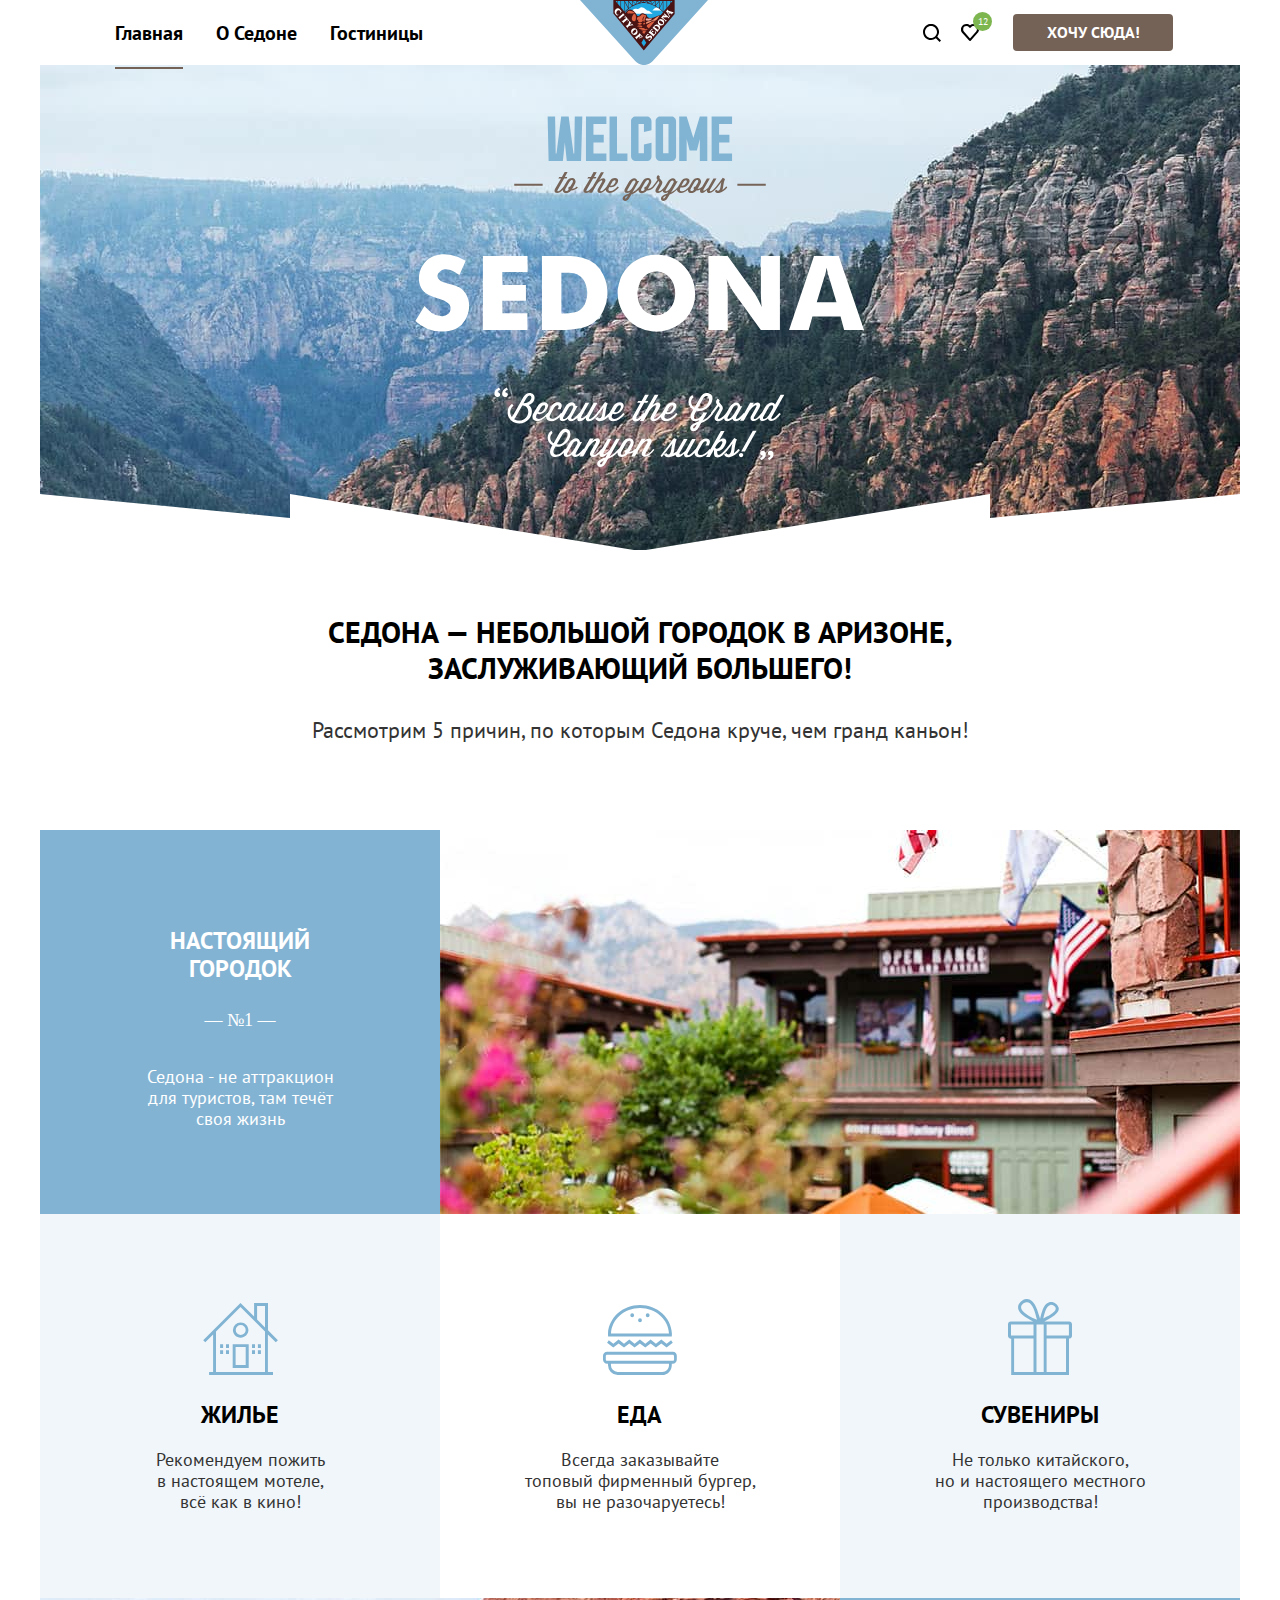
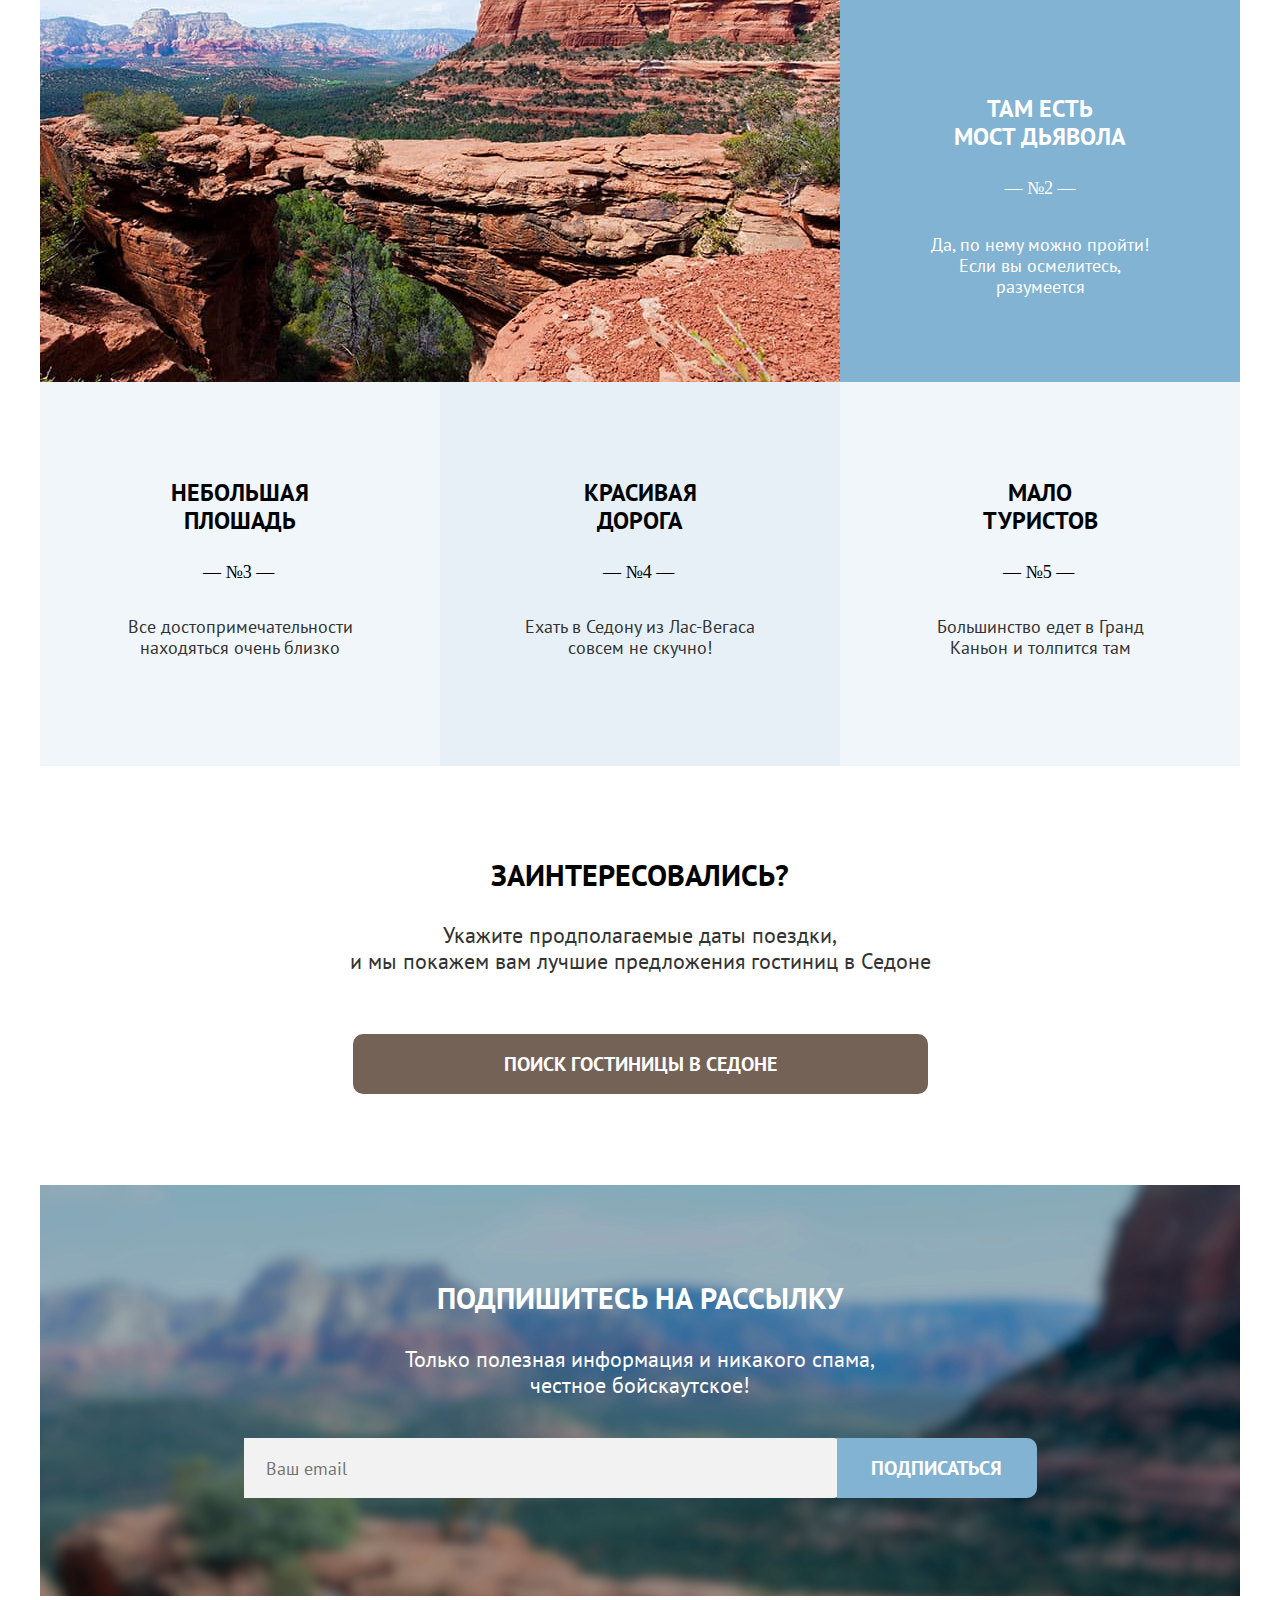
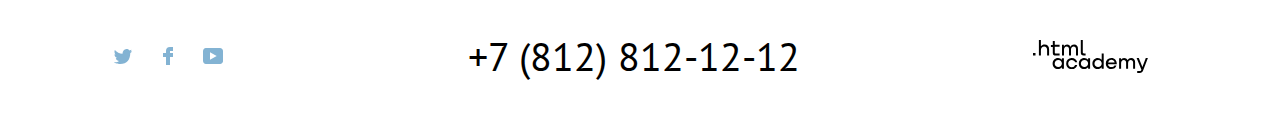
==== commit 94ed62cb: "tema-8_changes" ====
--- a/index.html
+++ b/index.html
@@ -21,7 +21,7 @@
                 <a class="navigation-link" href="catalog.html">Гостиницы</a>
               </li>
             </ul>
-            <a href="index.html"><img class="header-logo" src="images/sedona.svg" width="138" height="70" alt="Логотип Седона"></a>
+            <a href="index.html"><img class="header-logo" src="images/sedona.svg" width="138" height="65" alt="Логотип Седона"></a>
             <ul class="navigation-user">
               <li class="navigation-user-item">
                 <a class="navigation-user-link search" href="#">
@@ -33,9 +33,9 @@
               </li>
               <li class="navigation-user-item">  
                 <a class="navigation-user-link" href="#">
-                  <svg class="navigation-user-icon" aria-hidden="true" focusable="false" width="31" height="27" xmlns="http://www.w3.org/2000/svg">
+                  <svg class="navigation-user-icon-liked" aria-hidden="true" focusable="false" width="18" height="27" xmlns="http://www.w3.org/2000/svg">
                     <path fill-rule="evenodd" clip-rule="evenodd" d="M8.9 27a1 1 0 0 1-.8-.4l-7-7.9A5.4 5.4 0 0 1 5.5 10c1.3 0 2.5.5 3.5 1.3a5.5 5.5 0 0 1 9 4.1c0 1.3-.5 2.5-1.3 3.4l-7 7.9c-.2.2-.4.3-.8.3Zm-6-9.5L9 24.4l6.2-7c.5-.5.7-1.2.7-2 0-1.8-1.5-3.3-3.3-3.3-1 0-2 .5-2.7 1.3-.3.3-.6.4-.9.4-.3 0-.6-.2-.8-.4a3.7 3.7 0 0 0-2.7-1.3 3.3 3.3 0 0 0-3.3 3.3c-.1.9.3 1.6.7 2.1-.1 0-.1 0 0 0Z" />
-                  </svg> 
+                  </svg>
                   <span class="navigation-user-liked">12</span>
                   <span class="visually-hidden">Нравиться</span>
                 </a>
@@ -99,8 +99,9 @@
             <ul class="advantages-services-list">
               <li class="advantages-item-picture">
                 <div class="advantages-item-text">
-                  <h3 class="advantages-item-title">Настоящий городок</h3>
-                  <p class="advantages-title-description">— №1 —<br>Седона - не аттракцион для туристов, там течёт своя жизнь</p>
+                  <h3 class="advantages-item-title">Настоящий <br> городок</h3>
+                  <p class="advantages-title-number">— №1 —</p>
+                  <p class="advantages-title-description">Седона - не аттракцион <br>для туристов, там течёт <br> своя жизнь</p>
                 </div>
                 <img class="advantages-item-img" src="images/city.jpg" alt="Настоящий городок" width="800" height="384">
               </li>
@@ -131,23 +132,27 @@
               <li class="advantages-item-picture">
                 <img src="images/bridge.jpg" alt="Мост дьявола" width="800" height="384">
                 <div class="advantages-item-text">
-                  <h3 class="advantages-item-title">Там есть мост дьявола</h3>
-                  <p class="advantages-title-description">— №2 —<br>Да, по нему можно пройти! Если вы осмелитесь, разумеется</p>
+                  <h3 class="advantages-item-title">Там есть <br> мост дьявола</h3>
+                  <p class="advantages-title-number">— №2 —</p>
+                  <p class="advantages-title-description">Да, по нему можно пройти! Если вы осмелитесь, разумеется</p>
                 </div>  
               </li>
             </ul>  
             <ul class="advantages-list">
               <li class="advantages-item">
-                <h3 class="advantages-item-title">Небольшая плошадь</h3>
-                <p class="advantages-title-description">— №3 —<br>Все достопримечательности находяться очень близко</p>
+                <h3 class="advantages-item-title">Небольшая <br>плошадь</h3>
+                <p class="advantages-tit-number">— №3 —</p>
+                <p class="advantages-tit-description">Все достопримечательности находяться очень близко</p>
               </li>
               <li class="advantages-item">
-                <h3 class="advantages-item-title">Красивая дорога</h3>
-                <p class="advantages-title-description">— №4 —<br>Ехать в Седону из Лас-Вегаса совсем не скучно!</p>
+                <h3 class="advantages-item-title">Красивая <br>дорога</h3>
+                <p class="advantages-tit-number">— №4 —</p>
+                <p class="advantages-tit-description">Ехать в Седону из Лас-Вегаса совсем не скучно!</p>
               </li>
               <li class="advantages-item">
-                <h3 class="advantages-item-title">Мало туристов</h3>
-                <p class="advantages-title-description">— №5 —<br>Большинство едет в Гранд Каньон и толпится там</p>
+                <h3 class="advantages-item-title">Мало <br>туристов</h3>
+                <p class="advantages-tit-number">— №5 —</p>
+                <p class="advantages-tit-description">Большинство едет в Гранд Каньон и толпится там</p>
               </li>
             </ul> 
           </section>
--- a/css/styles.css
+++ b/css/styles.css
@@ -37,7 +37,8 @@
 
 .container-small {
   margin: 0 auto;
-  padding: 0 60px;
+  padding-left: 63px;
+  padding-right: 70px;
 }
 
 .visually-hidden {
@@ -198,7 +199,6 @@
   color: #FFFFFF;
   background: transparent;
   text-decoration: none;
-  text-transform: uppercase;
   border:none;
   cursor: pointer;
   transition: background-color ease-in-out .2s; 
@@ -220,6 +220,7 @@
 
 .header {
   color: #000000;
+  min-height: 65px;
 }
 
 .navigation {
@@ -264,7 +265,6 @@
   color: #000000;
   background-color: #FFFFFF;
   text-decoration: none;
-  text-transform: uppercase;
   transition: color ease-in-out .2s;
 }
 
@@ -294,13 +294,14 @@
   content: "";  
 }
 
-.navigation-user-link {
+.navigation-user-link-liked {
   position: relative;
   display: flex;
   justify-content: center;
   align-items: center;
   width: 38px;
   height: 38px;
+  padding: 0;
   border: 3px solid transparent;
   box-sizing: border-box;
   text-decoration: none;
@@ -308,6 +309,21 @@
   transition: color ease-in-out .2s;
 }
 
+.navigation-user-link {
+  position: relative;
+  display: flex;
+  justify-content: center;
+  align-items: center;
+  width: 38px;
+  height: 38px;
+  padding: 0;
+  border: 3px solid transparent;
+  box-sizing: border-box;
+  text-decoration: none;
+  text-transform: uppercase;
+  transition: color ease-in-out .2s;
+}
+
 .navigation-user-link:hover {
   fill: #756257;
 }
@@ -329,6 +345,11 @@
   transition: fill ease-in-out .2s;
 }
 
+.navigation-user-icon-liked {
+  margin-bottom: 10px;
+  transition: fill ease-in-out .2s;
+}
+
 .navigation-user {
   display: flex;
   align-items: center;
@@ -338,12 +359,8 @@
   list-style-type: none;
 }
 
-.navigation-user-item {
-  margin-right: 11px;
-}
-
 .navigation-user-item:nth-child(2) {
-  margin-right: 23px;
+  margin-right: 24px;
 }
 
 .navigation-user-liked {
@@ -351,8 +368,8 @@
   display: flex;
   align-items: center;
   justify-content: center;
-  top: 0;
-  right: 0;
+  top: -5px;
+  right: -6px;
   width: 19px;
   height: 19px;
   font-size: 10px;
@@ -364,21 +381,19 @@
 
 .popover {
   position: absolute;
-  top: 70px;
-  right: 150px;
+  top: 66px;
+  right: 835px;
   z-index: 1;
   width: 400px;
   font-family: "PT Sans Narrow", sans-serif;
   background-color: #FFFFFF;
-  min-height: 232px;
+  min-height: 231px;
   border: 1px solid #E6E6E6;
   box-sizing: border-box;
   box-shadow: 0px 25px 50px rgba(0, 0, 0, 0.15);
   border-radius: 20px;
   display: none;
 }
-
-
 
 .popover-liked::before {
   content: ''; 
@@ -429,6 +444,7 @@
 }
 
 .liked-item-image {
+  padding-top: -5px;
   border-radius: 24px;
 }
 
@@ -483,7 +499,7 @@
   width: 401px;
   height: 60px;
   left: -2px;
-  top: 172px;
+  top: 170px;
   align-items: center;
   text-align: center;
   text-transform: uppercase;
@@ -521,6 +537,250 @@
   background-repeat: no-repeat;
 }
 
+.advantages-title {
+  margin: 58px auto 26px;
+  max-width: 720px;
+  font-family: "PT Sans Bold"; 
+  font-size: 30px;
+  line-height: 36px;
+  color: #000000;
+  text-align: center;
+  text-transform: uppercase;
+}
+
+.advantages-description {
+  font-family: "PT Sans"; 
+  margin-bottom: 82px;
+  font-size: 22px;
+  line-height: 36px;
+  color: #333333;
+  text-align: center;
+}
+
+.advantages-services-list {
+  display: flex;
+  flex-wrap: wrap;
+  width: 1200px;
+  margin: 0;
+  padding: 0;
+  box-sizing: border-box;
+}
+
+.advantages-list {
+  display: flex;
+  width: 1200px;
+  margin: 0;
+  padding: 0;
+  list-style-type: none;
+}
+
+.advantages-item-picture {
+  display: flex;
+  padding: 0;
+  color: #FFFFFF;
+  width: 1200px;
+  background-color: #83B3D3;
+  text-align: center;
+  box-sizing: border-box;
+}
+
+.advantages-item-text {
+  width: 400px;
+  height: 384px;
+}
+
+.advantages-item-title {
+  margin-top: 97px;
+  margin-bottom: 27px;
+  font-family: "PT Sans Bold";
+  font-size: 24px;
+  line-height: 28px;
+  text-transform: uppercase;
+  text-align: center;
+}
+
+.advantages-title-description {
+  font-family: "PT Sans";
+  margin: 35px 75px 77px 75px;
+  width: 250px;
+  height: 73px;
+  color: #fff;
+  text-align: center;
+}
+
+.advantages-tit-description {
+  font-family: "PT Sans";
+  margin: 33px 75px 77px 75px;
+  width: 250px;
+  height: 73px;
+  color: #333333;;
+  text-align: center;
+}
+
+.advantages-tit-number {
+  padding: 0 163px;
+}
+
+.advantages-item:nth-child(2) {
+  background: rgba(131, 179, 211, 0.2);;
+}
+
+.services-item {
+  font-family: "PT Sans Bold";
+  padding: 0;
+  width: 400px;
+  height: 384px;
+  text-align: center;
+  color: #000000;
+  list-style-type: none;
+}
+
+.services-item:nth-child(2),
+.services-item:nth-child(4),
+.advantages-item:nth-of-type(1),
+.advantages-item:nth-child(3) {
+  background: rgba(131, 179, 211, 0.12);
+}
+
+.services-item-icon-hm {
+  fill: #81B3D2;
+  margin-top: 89px;
+}
+
+.services-item-icon-et {
+  fill: #81B3D2;
+  margin-top: 91px;
+}
+
+.services-item-icon-as {
+  fill: #81B3D2;
+  margin-top: 85px;
+}
+
+.service-title {
+  margin: 22px 75px 20px 74px;
+  font-size: 24px;
+  line-height: 28px;
+  text-transform: uppercase;
+}  
+
+.service-description {
+  font-family: "PT Sans";
+  margin: 0 75px 79px 75px;
+  font-size: 18px;
+  line-height: 21px;
+  text-align: center;
+  color: #333333;
+}
+
+.search-hotel {
+  width: 1200px;
+  padding: 91px 0;
+  background: #FFFFFF;
+  text-align: center;
+}
+
+.search-question {
+  font-family: "PT Sans Bold";
+  margin-bottom: 29px;
+  margin-top: 0;
+  font-weight: bold;
+  color: #000000;
+  font-size: 30px;
+  line-height: 36px;
+  text-align: center;
+  text-transform: uppercase;
+}
+
+.search-date {
+  font-family: "PT Sans";
+  margin-bottom: 60px;
+  font-size: 22px;
+  line-height: 26px;
+  color: #333333;
+}
+
+.newsletter {
+  width: 1200px;
+  height: 411px;
+  background-image: url("../images/background.png");
+  background-size: auto;
+  text-align: center;
+  color: #333333;
+} 
+
+.newsletter-title {
+  font-family: "PT Sans Bold";
+  margin: 0;
+  padding: 95px 240px 30px 240px;
+  font-weight: bold;
+  font-size: 30px;
+  line-height: 36px;
+  text-align: center;
+  text-transform: uppercase;
+  color: #FFFFFF;
+}
+
+.newsletter-description {
+  font-family: "PT Sans";
+  margin: 0;
+  padding: 0 240px 40px 240px;
+  font-size: 22px;
+  line-height: 26px;
+  text-align: center;
+  color: #FFFFFF;
+}
+
+.newsletter-form {
+  display: flex;
+  align-items: center;
+  justify-content: center;
+}
+
+.newsletter-email {
+  margin: 0;
+}
+
+.field {
+  font-family: "PT Sans", sans-serif; 
+  font-size: 18px;
+  line-height: 26px;
+  width: 600px;
+  height: 60px;
+  margin: 0;
+  background: #F2F2F2;
+  border-radius: 0 10px 10px 0;
+  padding: 0 19px 0 22px;
+  transition: background-color ease-in-out .2s;
+  box-sizing: border-box;
+}
+
+.field:hover {
+  border-radius: 0px 10px 10px 0px;
+}
+
+.field:focus {
+  border: 3px solid #83B3D3;
+  border-radius: 0px 10px 10px 0px;
+  outline: none;
+}
+
+.field:active {
+  border: 2px solid #000000;
+  box-sizing: border-box;
+  border-radius: 0px 10px 10px 0px;
+  outline: none;
+  border: none;
+}
+
+.field:invalid {
+  border: 2px solid #FF5757;
+  box-sizing: border-box;
+  border-radius: 0px 10px 10px 0px;
+  outline: none;
+  border: none;
+}
+
 .catalog-main {
   width: 1200px;
   margin: 0;
@@ -540,243 +800,12 @@
   padding: 0 72px;
 }
 
-.advantages-title {
-  margin: 63px auto 23px;
-  max-width: 720px;
-  font-family: "PT Sans Bold"; 
-  font-size: 30px;
-  line-height: 36px;
-  color: #000000;
-  text-align: center;
-}
-
-.advantages-description {
-  font-family: "PT Sans"; 
-  margin-bottom: 79px;
-  font-size: 22px;
-  line-height: 36px;
-  color: #333333;
-  font-size: 18px;
-  line-height: 21px;
-  text-align: center;
-}
-
-.advantages-services-list {
-  display: flex;
-  flex-wrap: wrap;
-  width: 1200px;
-  margin: 0;
-  padding: 0;
-  box-sizing: border-box;
-}
-
-.advantages-list {
-  display: flex;
-  width: 1200px;
-  margin: 0;
-  padding: 0;
-  list-style-type: none;
-}
-
-.advantages-item-picture {
-  display: flex;
-  padding: 0;
-  color: #FFFFFF;
-  width: 1200px;
-  background-color: #83B3D3;
-  text-align: center;
-  box-sizing: border-box;
-}
-
-.advantages-item-text {
-  width: 400px;
-  height: 384px;
-}
-
-.advantages-item-title {
-  margin-top: 97px;
-  margin-bottom: 25px;
-  font-family: "PT Sans Bold";
-  font-size: 24px;
-  line-height: 28px;
-  text-transform: uppercase;
-  text-align: center;
-}
-
-.advantages-title-description {
-  font-family: "PT Sans";
-  margin: 26px 75px 77px 75px;
-  width: 250px;
-  height: 73px;
-  color: #333333;
-  text-align: center;
-}
-
-.advantages-item:nth-child(2) {
-  background: rgba(131, 179, 211, 0.2);;
-}
-
-.services-item {
-  font-family: "PT Sans Bold";
-  padding: 0;
-  width: 400px;
-  height: 384px;
-  text-align: center;
-  color: #000000;
-  list-style-type: none;
-}
-
-.services-item:nth-child(2),
-.services-item:nth-child(4),
-.advantages-item:nth-of-type(1),
-.advantages-item:nth-child(3) {
-  background: rgba(131, 179, 211, 0.12);
-}
-
-.services-item-icon-hm {
-  fill: #81B3D2;
-  margin-top: 89px;
-}
-
-.services-item-icon-et {
-  fill: #81B3D2;
-  margin-top: 91px;
-}
-
-.services-item-icon-as {
-  fill: #81B3D2;
-  margin-top: 85px;
-}
-
-.service-title {
-  margin: 23px 75px 20px 75px;
-  font-size: 24px;
-  line-height: 28px;
-}  
-
-.service-description {
-  font-family: "PT Sans";
-  margin: 0 75px 79px 75px;
-  font-size: 18px;
-  line-height: 21px;
-  text-align: center;
-  color: #333333;
-}
-
-.search-hotel {
-  width: 1200px;
-  background: #FFFFFF;
-  text-align: center;
-}
-
-.search-question {
-  font-family: "PT Sans Bold";
-  margin: 91px 240px 15px 240px;
-  font-weight: bold;
-  color: #000000;
-  font-size: 30px;
-  line-height: 36px;
-  text-align: center;
-  text-transform: uppercase;
-}
-
-.search-date {
-  font-family: "PT Sans";
-  margin: 0 240px 73px 240px;
-  font-size: 22px;
-  line-height: 26px;
-  color: #333333;
-}
-
-.newsletter {
-  margin-top: 91px;
-  width: 1200px;
-  height: 411px;
-  background-image: url("../images/background.png");
-  background-size: auto;
-  text-align: center;
-  color: #333333;
-} 
-
-.newsletter-title {
-  font-family: "PT Sans Bold";
-  margin: 0;
-  padding: 95px 240px 15px 240px;
-  font-weight: bold;
-  font-size: 30px;
-  line-height: 36px;
-  text-align: center;
-  text-transform: uppercase;
-  color: #FFFFFF;
-}
-
-.newsletter-description {
-  font-family: "PT Sans";
-  margin: 0;
-  padding: 0 240px 26px 240px;
-  font-size: 22px;
-  line-height: 26px;
-  text-align: center;
-  color: #FFFFFF;
-}
-
-.newsletter-form {
-  display: flex;
-  align-items: center;
-  justify-content: center;
-}
-
-.newsletter-email {
-  margin: 0;
-}
-
-.field {
-  font-family: "PT Sans", sans-serif; 
-  font-size: 18px;
-  line-height: 26px;
-  width: 600px;
-  height: 60px;
-  margin: 0;
-  background: #F2F2F2;
-  border-radius: 10px 0 0 10px;
-  border: 3px solid transparent;
-  padding: 0 19px 0 22px;
-  transition: background-color ease-in-out .2s;
-  box-sizing: border-box;
-}
-
-.field:hover {
-  border-radius: 0px 10px 10px 0px;
-}
-
-.field:focus {
-  border: 3px solid #83B3D3;
-  border-radius: 0px 10px 10px 0px;
-  outline: none;
-}
-
-.field:active {
-  border: 2px solid #000000;
-  box-sizing: border-box;
-  border-radius: 0px 10px 10px 0px;
-  outline: none;
-  border: none;
-}
-
-.field:invalid {
-  border: 2px solid #FF5757;
-  box-sizing: border-box;
-  border-radius: 0px 10px 10px 0px;
-  outline: none;
-  border: none;
-}
-
 .catalog-heading-title {
   font-family: "PT Sans Bold"; 
   font-size: 60px;
   line-height: 78px;
   margin: 0;
-  padding-top: 35px;
+  padding-top: 30px;
   color: #FFFFFF;
 }
 
@@ -784,8 +813,8 @@
   display: flex;
   align-items: center;
   justify-content: flex-start;
-  margin-top: 5px;
-  margin-bottom: 45px;
+  margin-top: -3px;
+  margin-bottom: 42px;
   padding: 0; 
   color: #000000;
   font-size: 16px;
@@ -799,7 +828,7 @@
 
 .breadcrumbs-item-icon {
   fill: #fff;
-  margin-left: 10px;
+  margin-left: 15px;
 }
 
 .breadcrumbs-link {
@@ -833,21 +862,21 @@
   justify-content: space-between;
 }
 
-.catalog-filter-list {
-  padding: 0;
-  margin-top: 30px;
-  list-style-type: none;
-}
-
-.catalog-filter-item:not(:last-child) {
-  margin-bottom: 13px;
-}
-
 .catalog-filter-infrastructure {
   width: 150px;
   margin: 0 67px 30px 0;
   padding: 0;
   border: none;
+}
+
+.catalog-filter-list {
+  padding: 0;
+  margin-top: 35px;
+  list-style-type: none;
+}
+
+.catalog-filter-item:not(:last-child) {
+  margin-bottom: 13px;
 }
 
 .control {
@@ -863,21 +892,6 @@
   border-radius: 4px;
   border: none;
   cursor: pointer;
-}
-
-.control-infrastructure-mark:hover {
-  background: rgba(255, 255, 255, 0.6);
-  border-radius: 4px;
-}
-
-.control-infrastructure-mark:focus {
-  outline: 3px solid #83B3D3;
-  border-radius: 4px;
-}
-
-.control-infrastructure-mark:active {
-  background: rgba(255, 255, 255, 0.3);
-  border-radius: 4px;
 }
 
 .control-input[type="checkbox"]:checked + .control-infrastructure-mark::before {
@@ -949,8 +963,8 @@
 }
 
 .catalog-filter-price {
-  margin: 0;
-  margin-left: 157px;
+  margin-top: 7px;
+  margin-left: 168px;
   margin-right: 81px;
   padding: 0;
   border: none;
@@ -1040,7 +1054,7 @@
   position: relative;
   width: 287px;
   height: 4px;
-  margin-top: 30px;
+  margin-top: 28px;
   background-color: #333333;
 }
 
@@ -1088,7 +1102,7 @@
 
 .buttons {
   width: 160px;
-  margin-top: 60px;
+  margin-top: 65px;
 }
 
 .catalog-sorting {
@@ -1143,7 +1157,7 @@
   font-size: 18px;
   line-height: 23px;
   width: 250px;
-  margin: 10px 20px 13px 19px;
+  margin: 10px 20px 13px 18px;
   border: #ffffff;
   cursor: pointer;
 }
@@ -1179,7 +1193,6 @@
   border: 2px solid #83B3D3;
   box-sizing: border-box;
   border-radius: 4px;
-  outline: none;
 }
 
 .breadcrumbs-link:active,
@@ -1187,7 +1200,6 @@
   border: 2px solid #000000;
   box-sizing: border-box;
   border-radius: 4px;
-  outline: none;
 }
 
 .button-light-current {
@@ -1209,10 +1221,9 @@
   gap: 30px;
   width: 1056px;
   list-style-type: none;
-  margin-bottom: 31px;
+  margin-top: 0;
   padding: 0;
   border-bottom: 1px solid #E5E5E5;
-  padding-bottom: 30px;
 }
 
 .catalog-card {
@@ -1222,7 +1233,11 @@
   width: 1056px;
   background-color: #FFFFFF;
   border-top: 1px solid #E5E5E5;
-  padding-top: 31px;
+  padding-top: 30px;
+}
+
+.catalog-card:nth-child(4) {
+  margin-bottom: 30px;
 }
 
 .catalog-card-image {
@@ -1230,6 +1245,7 @@
   grid-row: 2 / -1;
   width: 180px;
   height: 120px;
+  border: none;
 }
 
 .catalog-card-image:hover {
@@ -1237,7 +1253,7 @@
 }
 
 .catalog-card-image:focus {
-  border: 3px solid #83B3D3;
+  outline: 3px solid #83B3D3;
 }
 
 .catalog-card-image:active {
@@ -1250,7 +1266,6 @@
   margin: 0 0 0 37px;
   font-family: "PT Sans Bold";
   font-size: 24px;
-  line-height: 31px;
   color: #000000;
   text-decoration: none;
   transition: color ease-in-out .2s;
@@ -1276,20 +1291,18 @@
   grid-row: 3 / 4;
   font-family: "PT Sans";
   font-size: 18px;
-  line-height: 23px;
   margin-left: 37px;
   color: #333333; 
+  padding-top: 8px;
 }
 
 .catalog-card-price {
   grid-column: 3 / 4;
   grid-row: 3 / 4;
   font-family: "PT Sans";
-  font-size: 18px;
-  line-height: 23px;
-  margin-left: 8px;
+  font-size: 16px;
   color: #333333; 
-  text-transform: uppercase;
+  padding-top: 8px;
 }
 
 .catalog-card-button {
@@ -1298,18 +1311,17 @@
   line-height: 21px;
   text-align: center;
   color: #FFFFFF;
-  width: 160px;
+  width: 151px;
   background-color: #756257;
   text-decoration: none;
   text-transform: uppercase;
   border-radius: 4px;
-  border:none;
   grid-column: 2 / 3;
   grid-row: 4 / 5;
   margin-left: 37px;
   padding: 9px 0 10px 0;
   cursor: pointer;
-  transition: background-color ease-in-out .2s; 
+  border: none;
 }
 
 .catalog-card-button:hover {
@@ -1317,10 +1329,9 @@
 }
 
 .catalog-card-button:focus {
-  border: 3px solid #83B3D3;
-  box-sizing: border-box;
-  border-radius: 4px;
-  outline: none;
+  outline: 4px solid #83B3D3;
+  box-sizing: border-box;
+  border-radius: 4px;
 }
 
 .catalog-card-button:active {
@@ -1336,12 +1347,10 @@
   text-align: center;
   text-decoration: none;
   text-transform: uppercase;
-  left: 80.67%;
-  right: 6%;
+  outline: none;
   border-radius: 4px;
   grid-column: 3 / 4;
   grid-row: 4 / 5;
-  margin-left: 8px;
   color: #FFFFFF;
   background-color: #83B3D3;
   border:none;
@@ -1356,8 +1365,6 @@
   text-align: center;
   text-decoration: none;
   text-transform: uppercase;
-  left: 80.67%;
-  right: 6%;
   border-radius: 4px;
   grid-column: 3 / 4;
   grid-row: 4 / 5;
@@ -1414,7 +1421,6 @@
   list-style-type: none;
   padding: 0;
   fill: #83B3D3;
-  padding-top: 5px;
 }
   
 .hotel-rating-stars-one {
@@ -1434,7 +1440,7 @@
 }
 
 .star {
-  margin-right: 6px;
+  margin-right: 5px;
 }
 
 .catalog-card-rate-label {
@@ -1445,8 +1451,9 @@
   background-color: #F2F2F2;
   border-radius: 4px;
   margin: 0 0 0 354px;
-  padding: 9px 0 9px 0;
-  text-align: center;
+  padding: 9px 0;
+  text-align: center;
+  text-transform: uppercase;
 }
 
 .dowload-product {
@@ -1454,7 +1461,7 @@
   font-size: 20px;
   line-height: 26px;
   text-align: center;
-  margin: 0 287px 30px 288px;
+  margin: 10px 0 30px 288px;
   color: #FFFFFF;
   width: 625px;
   height: 55px;
@@ -1464,6 +1471,22 @@
   transition: background-color ease-in-out .2s;
 }
 
+.dowload-product:hover {
+  background-color: #68A2CA;;
+}
+
+.dowload-product:focus {
+  outline: 3px solid #83B3D3;
+  box-sizing: border-box;
+  border-radius: 4px;
+  
+}
+
+.dowload-product:active {
+  color: #FFFFFF;
+  opacity: 0.3;
+}
+
 .line-img {
   grid-column: 1 / 5;
   margin-bottom: 31px;
@@ -1481,7 +1504,7 @@
 
 .pagination {
   display: flex;
-  margin-top: 31px;
+  margin-top: 30px;
   margin-bottom: 89px;
   padding: 0;
   list-style-type: none;
@@ -1492,7 +1515,7 @@
   justify-content: center;
   align-items: center;
   box-sizing: border-box;
-  margin-right: 5px;
+  margin-right: 8px;
   width: 55px;
   height: 55px;
   background-color: #83B3D3;
@@ -1540,7 +1563,7 @@
 }
 
 .select-hotels-control {
-  margin: 34px 0 93px 51px;
+  margin: 33px 0 93px 50px;
   padding-left: 17px;
   width: 160px;
   height: 48px;
@@ -1598,7 +1621,7 @@
 }
 
 .footer-social-item {
-  margin-right: 15px;
+  margin-right: 5px;
   box-sizing: border-box;
 }
 
@@ -1630,6 +1653,7 @@
 }  
 
 .footer-contact {
+  margin-left: 10px;
   text-align: center;
 }
 
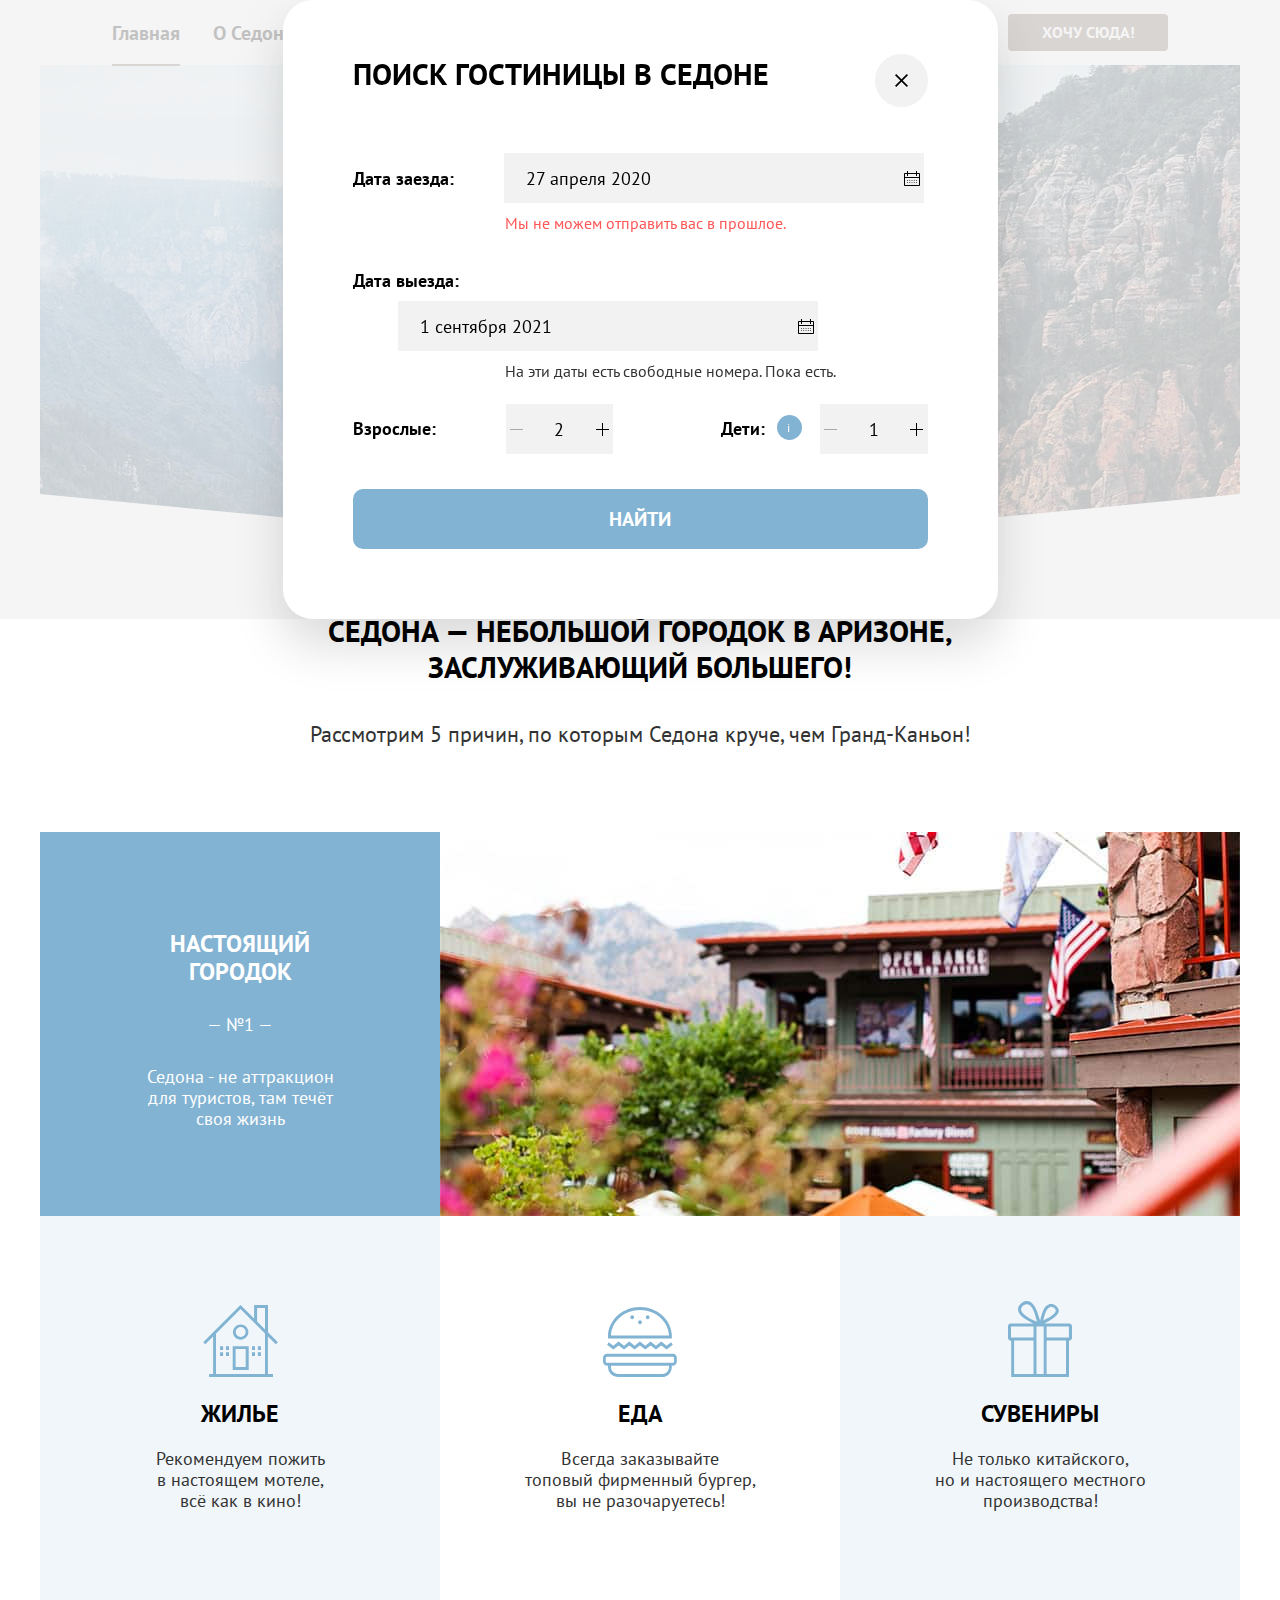
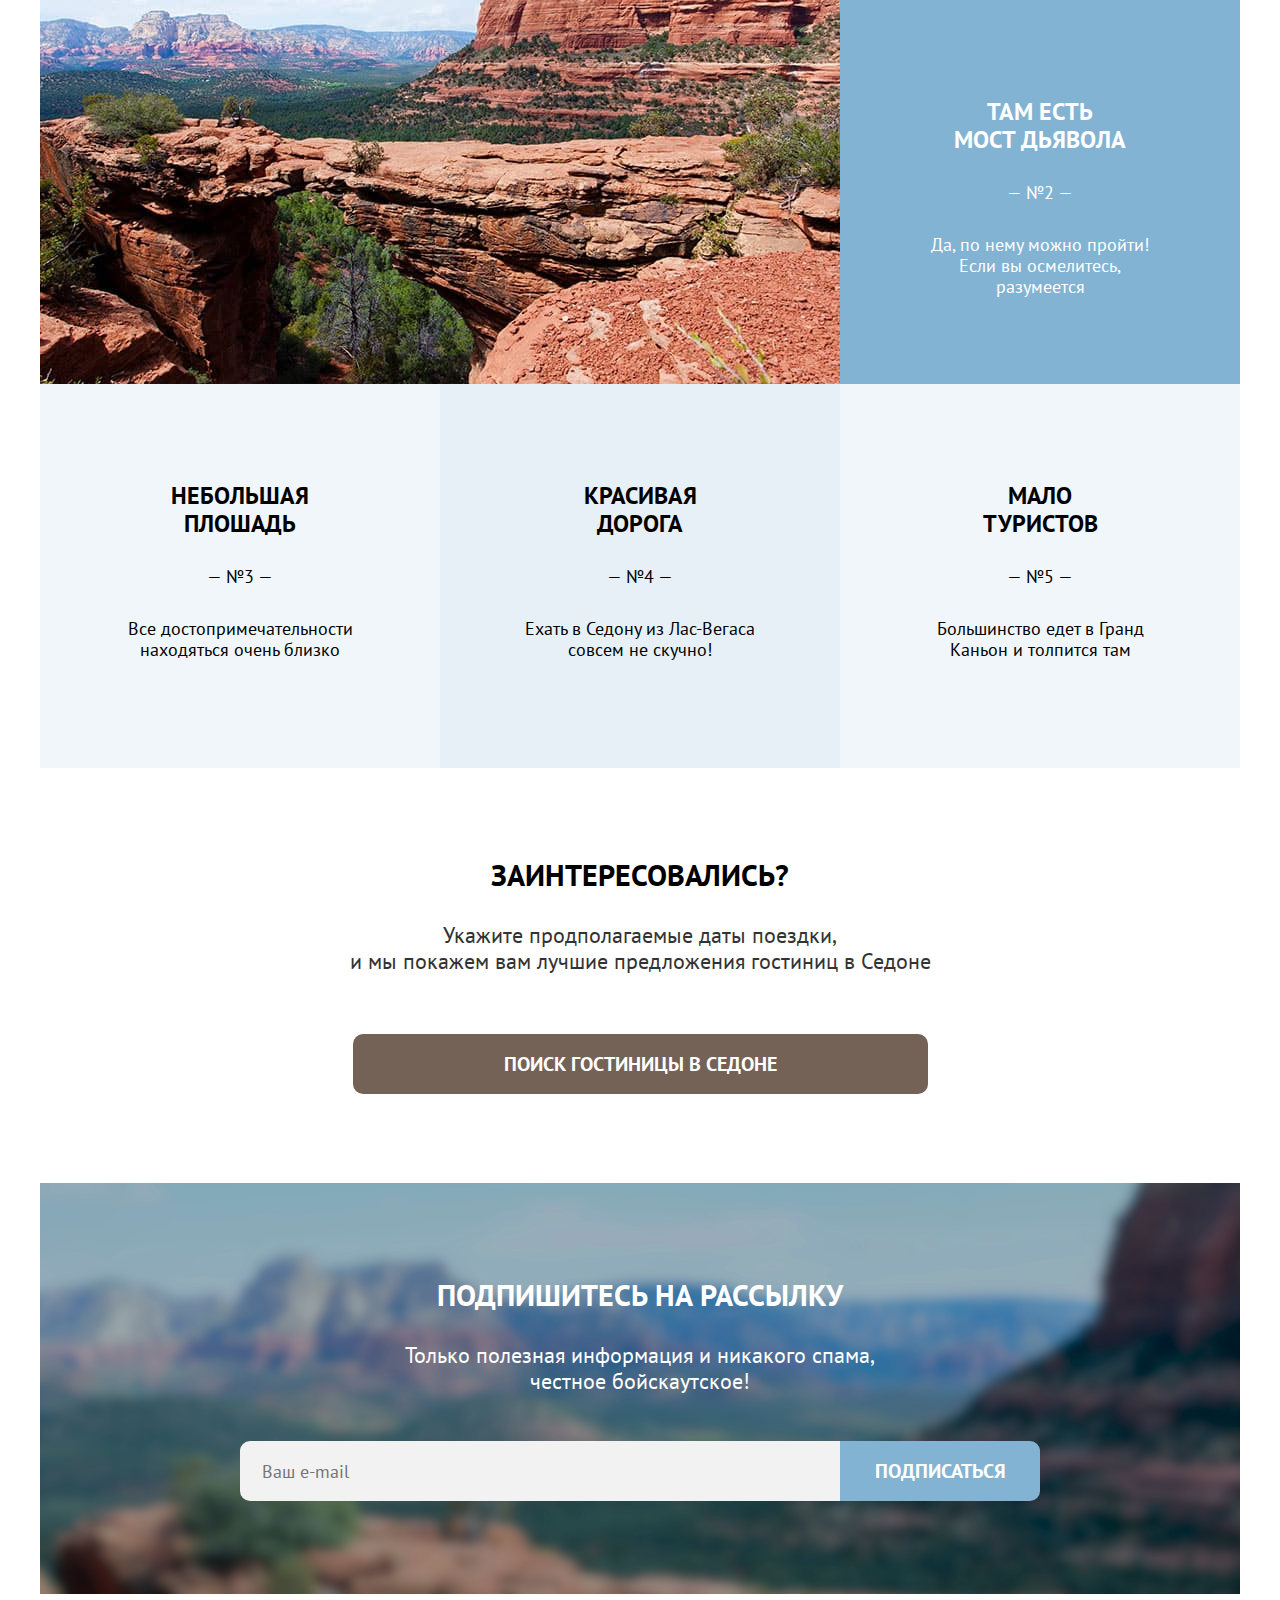
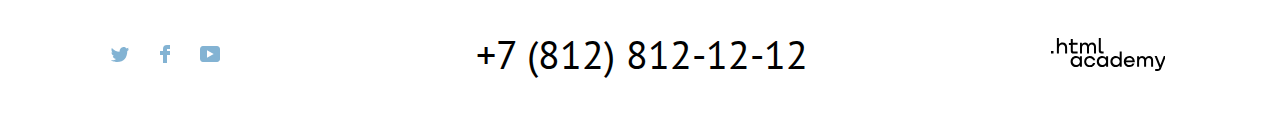
==== commit 8dc3ead9: "tema-8_changestwo" ====
--- a/index.html
+++ b/index.html
@@ -13,15 +13,17 @@
             <ul class="navigation-list">
               <li class="navigation-item">
                 <a class="navigation-link navigation-link-current" href="index.html">Главная</a>
-              </li> 
+              </li>
               <li class="navigation-item">
                 <a class="navigation-link" href="about.html">О Седоне</a>
               </li>
-              <li class="navigation-item"> 
+              <li class="navigation-item">
                 <a class="navigation-link" href="catalog.html">Гостиницы</a>
               </li>
             </ul>
-            <a href="index.html"><img class="header-logo" src="images/sedona.svg" width="138" height="65" alt="Логотип Седона"></a>
+            <a href="index.html" class="header-logo-link">
+              <img class="header-logo" src="images/sedona.svg" alt="Логотип Седона">
+            </a>
             <ul class="navigation-user">
               <li class="navigation-user-item">
                 <a class="navigation-user-link search" href="#">
@@ -31,7 +33,7 @@
                   <span class="visually-hidden">Поиск</span>
                 </a>
               </li>
-              <li class="navigation-user-item">  
+              <li class="navigation-user-item">
                 <a class="navigation-user-link" href="#">
                   <svg class="navigation-user-icon-liked" aria-hidden="true" focusable="false" width="18" height="27" xmlns="http://www.w3.org/2000/svg">
                     <path fill-rule="evenodd" clip-rule="evenodd" d="M8.9 27a1 1 0 0 1-.8-.4l-7-7.9A5.4 5.4 0 0 1 5.5 10c1.3 0 2.5.5 3.5 1.3a5.5 5.5 0 0 1 9 4.1c0 1.3-.5 2.5-1.3 3.4l-7 7.9c-.2.2-.4.3-.8.3Zm-6-9.5L9 24.4l6.2-7c.5-.5.7-1.2.7-2 0-1.8-1.5-3.3-3.3-3.3-1 0-2 .5-2.7 1.3-.3.3-.6.4-.9.4-.3 0-.6-.2-.8-.4a3.7 3.7 0 0 0-2.7-1.3 3.3 3.3 0 0 0-3.3 3.3c-.1.9.3 1.6.7 2.1-.1 0-.1 0 0 0Z" />
@@ -42,11 +44,11 @@
                 <div class="popover popover-liked">
                   <div class="popover-content">
                     <h2 class="visually-hidden popover-title">Избранное</h2>
-                    <ul class="liked-items-list">
-                      <li class="liked-item">
-                        <a href="#" class="liked-img-title-description">
+                    <ul class="popover-liked-list">
+                      <li class="popover-liked-item">
+                        <a href="#" class="popover-liked-item-data-link">
                           <img class="liked-item-image" src="images/deserthotel.jpg" width="48" height="48" alt="">
-                          <div class="liked-title-description">
+                          <div class="liked-item-data">
                             <p class="liked-item-title">Desert Quail Inn</p>
                             <p class="liked-item-description">Мотель</p>
                           </div>
@@ -59,10 +61,10 @@
                           <span class="visually-hidden">Удалить из корзины</span>
                         </button>
                       </li>
-                      <li class="liked-item">
-                        <a href="#" class="liked-img-title-description">
+                      <li class="popover-liked-item">
+                        <a href="#" class="popover-liked-item-data-link">
                           <img class="liked-item-image" src="images/villashotel.jpg" width="48" height="48" alt="">
-                          <div class="liked-title-description">
+                          <div class="liked-item-data">
                             <p class="liked-item-title">Villas at Poco Diablo</p>
                             <p class="liked-item-description">Апартаменты</p>
                           </div>
@@ -80,81 +82,87 @@
                   <button class="popover-button" type="button">Все избранные</button>
                 </div>
               </li>
-              <li class="navigation-user-item">  
+              <li class="navigation-user-item">
                 <button class="button" type="button">Хочу сюда!</button>
               </li>
             </ul>
           </nav>
         </div>
       </header>
-      
+
       <main class="main-index">
         <div class="main-container">
-          <img class="main-logo" alt="Добро пожаловать в Седону" src="images/welcome.svg" width="450" height="352"> 
+          <img class="main-logo" alt="Добро пожаловать в Седону" src="images/welcome.svg" width="450" height="352">
           <h1 class="visually-hidden">Седона</h1>
           <img class="logo-divider" alt="Разделение фона" src="images/divider.svg" width="1200" height="57">
           <section class="advantages">
             <h2 class="advantages-title">Седона — небольшой городок в Аризоне, заслуживающий большего!</h2>
-            <p class="advantages-description">Рассмотрим 5 причин, по которым Седона круче, чем гранд каньон!</p>
+            <p class="advantages-description">Рассмотрим 5 причин, по которым Седона круче, чем Гранд-Каньон!</p>
             <ul class="advantages-services-list">
-              <li class="advantages-item-picture">
+              <li class="advantages-item advantages-item-picture">
                 <div class="advantages-item-text">
                   <h3 class="advantages-item-title">Настоящий <br> городок</h3>
                   <p class="advantages-title-number">— №1 —</p>
                   <p class="advantages-title-description">Седона - не аттракцион <br>для туристов, там течёт <br> своя жизнь</p>
                 </div>
                 <img class="advantages-item-img" src="images/city.jpg" alt="Настоящий городок" width="800" height="384">
-              </li>
-              <li class="services-item">
-                <svg class="services-item-icon-hm" aria-hidden="true" focusable="false" width="75" height="72" xmlns="http://www.w3.org/2000/svg">
-                  <path fill-rule="evenodd" clip-rule="evenodd" d="M29.7 65h16V41.2h-16V65Zm2.9-20.9h10.1v18H32.6v-18Z"/>
-                  <path fill-rule="evenodd" clip-rule="evenodd" d="m72.8 39.3 2.1-2.1-9.9-9.9V0H51.1v13.6L37.5 0 .2 37.2l2.1 2.1 7.8-7.8v37.6h-4V72H70v-2.9h-5.1V31.5l7.9 7.8ZM62 69.1H13V28.5L37.5 4.1 62 28.5v40.6Zm0-44.7-7.9-7.9V2.9H62v21.5Z"/>
-                  <path fill-rule="evenodd" clip-rule="evenodd" d="M29.9 27.1c0 4.3 3.5 7.7 7.7 7.7 4.3 0 7.8-3.5 7.8-7.7 0-4.3-3.5-7.7-7.8-7.7a7.7 7.7 0 0 0-7.7 7.7Zm7.8-5a5 5 0 0 1 5 4.9 5 5 0 0 1-5 4.9 5 5 0 0 1-5-4.9 5 5 0 0 1 5-4.9ZM20.1 41.2h-3v3.9h3v-3.9ZM26 41.2h-3v3.9h3v-3.9ZM20.1 47.2h-3v3.9h3v-3.9ZM26 47.2h-3v3.9h3v-3.9ZM52 41.2h-3v3.9h3v-3.9ZM57.9 41.2h-3v3.9h3v-3.9ZM52 47.2h-3v3.9h3v-3.9ZM57.9 47.2h-3v3.9h3v-3.9Z"/>
-                </svg>
-                <h4 class="service-title">Жилье</h4>
-                <p class="service-description">Рекомендуем пожить <br> в настоящем мотеле, <br> всё как в кино!</p>
-              </li>
-              <li class="services-item"> 
-                <svg class="services-item-icon-et" aria-hidden="true" focusable="false" width="74" height="70" xmlns="http://www.w3.org/2000/svg">
-                  <path fill-rule="evenodd" clip-rule="evenodd" d="M69.9 46.7H4.1A4.2 4.2 0 0 0 0 51v3.5c0 2.4 1.9 4.3 4.1 4.3H5v1.1A10 10 0 0 0 14.6 70h44.6c5.3 0 9.6-4.5 9.6-10.1v-1.1h.9c2.3 0 4.1-1.9 4.1-4.3V51a4 4 0 0 0-3.9-4.3ZM66 59.9c0 3.9-3 7-6.7 7H14.6a6.9 6.9 0 0 1-6.7-7v-1.1H66v1.1Zm5.1-5.4c0 .7-.6 1.3-1.2 1.3H4c-.7 0-1.2-.6-1.2-1.3V51c0-.7.6-1.3 1.2-1.3h65.8c.7 0 1.2.6 1.2 1.3l.1 3.5ZM15.6 38.4l5.4 4.1 5.3-4.1 5.3 4.1 5.3-4.1 5.4 4.1 5.3-4.1 5.3 4.1 5.4-4.1 5.3 4.1 6.2-4.7-1.7-2.5-4.5 3.4-5.3-4.1-5.4 4.1-5.3-4.1-5.3 4.1-5.4-4.1-5.3 4.1-5.3-4.1-5.3 4.1-5.4-4.1-5.3 4.1-4.5-3.4-1.7 2.5 6.2 4.7 5.3-4.1ZM8 31.5h60.8l.1-1.9v-1.2C68.2 12.7 54.2 0 37 0 19.7 0 5.7 12.7 5 28.5v1.2l.1 1.9H8v-.1ZM37 3c15.6 0 28.4 11.3 29 25.5H8C8.6 14.4 21.4 3 37 3Z"/>
-                  <path fill-rule="evenodd" clip-rule="evenodd" d="M37 17.3a2 2 0 0 0 1.9-2 2 2 0 0 0-1.9-2 2 2 0 0 0-1.9 2c0 1.1.9 2 1.9 2ZM29.2 12.2a2 2 0 0 0 1.9-2 2 2 0 0 0-1.9-2 2 2 0 0 0-1.9 2c0 1.1.9 2 1.9 2ZM44.7 12.2a2 2 0 0 0 1.9-2 2 2 0 0 0-1.9-2 2 2 0 0 0-1.9 2c0 1.1.9 2 1.9 2Z"/>
-                </svg>
-                <h4 class="service-title">Еда</h4>
-                <p class="service-description">Всегда заказывайте <br> топовый фирменный бургер, <br> вы не разочаруетесь!</p>
-              </li> 
-              <li class="services-item"> 
-                <svg class="services-item-icon-as" aria-hidden="true" focusable="false" width="64" height="76" xmlns="http://www.w3.org/2000/svg">
-                  <path fill-rule="evenodd" clip-rule="evenodd" d="M61.1 22.5H36.3c13.8-6.9 14.9-11.3 14.4-13.7-1.2-4-5.7-7-10-5.4-5.6 2.1-7.1 10.4-8.6 16.4-2-6.1-3.8-13.8-8.2-17.7a7.3 7.3 0 0 0-5.8-2c-4 .4-9.8 5.4-7.5 11 2.3 5.4 9.7 8.8 14.6 11.5H2.9A2.9 2.9 0 0 0 0 25.5v11.3c0 1.6 1.3 2.9 2.9 2.9h.3V76H61V39.6h.1c1.6 0 2.9-1.3 2.9-2.9V25.4c0-1.6-1.3-2.9-2.9-2.9ZM42.4 5.9c2.1-.3 5 1.3 5.3 3.2.4 2.8-3.4 5.3-5.1 6.4-2.5 1.7-4.9 2.6-7.3 4.1.9-3.7 2.5-13 7.1-13.7Zm-22.9 10c-2.2-1.5-6.5-4.4-6.4-7.8.1-3.6 5.7-6.6 8.8-3.9 3.9 3.4 5.7 11.1 7.1 16.6-3.2-1.5-6.3-2.8-9.5-4.9Zm6 57.1H6.1V39.6h19.4V73Zm0-36.5H3v-11h22.5v11Zm10.2 0V73h-7.2V25.6h7.2v10.9ZM58 73H38.6V39.6H58V73Zm2.9-36.5H38.6v-11h22.3v11Z"/>
-                </svg>
-                <h4 class="service-title">Сувениры</h4>
-                <p class="service-description">Не только китайского, <br> но и настоящего местного <br> производства!</p>
-              </li>  
-              <li class="advantages-item-picture">
+                <ul class="services-list">
+                  <li class="services-item">
+                    <svg class="services-item-icon-hm" aria-hidden="true" focusable="false" width="75" height="72" xmlns="http://www.w3.org/2000/svg">
+                      <path fill-rule="evenodd" clip-rule="evenodd" d="M29.7 65h16V41.2h-16V65Zm2.9-20.9h10.1v18H32.6v-18Z"/>
+                      <path fill-rule="evenodd" clip-rule="evenodd" d="m72.8 39.3 2.1-2.1-9.9-9.9V0H51.1v13.6L37.5 0 .2 37.2l2.1 2.1 7.8-7.8v37.6h-4V72H70v-2.9h-5.1V31.5l7.9 7.8ZM62 69.1H13V28.5L37.5 4.1 62 28.5v40.6Zm0-44.7-7.9-7.9V2.9H62v21.5Z"/>
+                      <path fill-rule="evenodd" clip-rule="evenodd" d="M29.9 27.1c0 4.3 3.5 7.7 7.7 7.7 4.3 0 7.8-3.5 7.8-7.7 0-4.3-3.5-7.7-7.8-7.7a7.7 7.7 0 0 0-7.7 7.7Zm7.8-5a5 5 0 0 1 5 4.9 5 5 0 0 1-5 4.9 5 5 0 0 1-5-4.9 5 5 0 0 1 5-4.9ZM20.1 41.2h-3v3.9h3v-3.9ZM26 41.2h-3v3.9h3v-3.9ZM20.1 47.2h-3v3.9h3v-3.9ZM26 47.2h-3v3.9h3v-3.9ZM52 41.2h-3v3.9h3v-3.9ZM57.9 41.2h-3v3.9h3v-3.9ZM52 47.2h-3v3.9h3v-3.9ZM57.9 47.2h-3v3.9h3v-3.9Z"/>
+                    </svg>
+                    <h4 class="service-title">Жилье</h4>
+                    <p class="service-description">Рекомендуем пожить <br> в настоящем мотеле, <br> всё как в кино!</p>
+                  </li>
+                  <li class="services-item">
+                    <svg class="services-item-icon-et" aria-hidden="true" focusable="false" width="74" height="70" xmlns="http://www.w3.org/2000/svg">
+                      <path fill-rule="evenodd" clip-rule="evenodd" d="M69.9 46.7H4.1A4.2 4.2 0 0 0 0 51v3.5c0 2.4 1.9 4.3 4.1 4.3H5v1.1A10 10 0 0 0 14.6 70h44.6c5.3 0 9.6-4.5 9.6-10.1v-1.1h.9c2.3 0 4.1-1.9 4.1-4.3V51a4 4 0 0 0-3.9-4.3ZM66 59.9c0 3.9-3 7-6.7 7H14.6a6.9 6.9 0 0 1-6.7-7v-1.1H66v1.1Zm5.1-5.4c0 .7-.6 1.3-1.2 1.3H4c-.7 0-1.2-.6-1.2-1.3V51c0-.7.6-1.3 1.2-1.3h65.8c.7 0 1.2.6 1.2 1.3l.1 3.5ZM15.6 38.4l5.4 4.1 5.3-4.1 5.3 4.1 5.3-4.1 5.4 4.1 5.3-4.1 5.3 4.1 5.4-4.1 5.3 4.1 6.2-4.7-1.7-2.5-4.5 3.4-5.3-4.1-5.4 4.1-5.3-4.1-5.3 4.1-5.4-4.1-5.3 4.1-5.3-4.1-5.3 4.1-5.4-4.1-5.3 4.1-4.5-3.4-1.7 2.5 6.2 4.7 5.3-4.1ZM8 31.5h60.8l.1-1.9v-1.2C68.2 12.7 54.2 0 37 0 19.7 0 5.7 12.7 5 28.5v1.2l.1 1.9H8v-.1ZM37 3c15.6 0 28.4 11.3 29 25.5H8C8.6 14.4 21.4 3 37 3Z"/>
+                      <path fill-rule="evenodd" clip-rule="evenodd" d="M37 17.3a2 2 0 0 0 1.9-2 2 2 0 0 0-1.9-2 2 2 0 0 0-1.9 2c0 1.1.9 2 1.9 2ZM29.2 12.2a2 2 0 0 0 1.9-2 2 2 0 0 0-1.9-2 2 2 0 0 0-1.9 2c0 1.1.9 2 1.9 2ZM44.7 12.2a2 2 0 0 0 1.9-2 2 2 0 0 0-1.9-2 2 2 0 0 0-1.9 2c0 1.1.9 2 1.9 2Z"/>
+                    </svg>
+                    <h4 class="service-title">Еда</h4>
+                    <p class="service-description">Всегда заказывайте <br> топовый фирменный бургер, <br> вы не разочаруетесь!</p>
+                  </li>
+                  <li class="services-item">
+                    <svg class="services-item-icon-as" aria-hidden="true" focusable="false" width="64" height="76" xmlns="http://www.w3.org/2000/svg">
+                      <path fill-rule="evenodd" clip-rule="evenodd" d="M61.1 22.5H36.3c13.8-6.9 14.9-11.3 14.4-13.7-1.2-4-5.7-7-10-5.4-5.6 2.1-7.1 10.4-8.6 16.4-2-6.1-3.8-13.8-8.2-17.7a7.3 7.3 0 0 0-5.8-2c-4 .4-9.8 5.4-7.5 11 2.3 5.4 9.7 8.8 14.6 11.5H2.9A2.9 2.9 0 0 0 0 25.5v11.3c0 1.6 1.3 2.9 2.9 2.9h.3V76H61V39.6h.1c1.6 0 2.9-1.3 2.9-2.9V25.4c0-1.6-1.3-2.9-2.9-2.9ZM42.4 5.9c2.1-.3 5 1.3 5.3 3.2.4 2.8-3.4 5.3-5.1 6.4-2.5 1.7-4.9 2.6-7.3 4.1.9-3.7 2.5-13 7.1-13.7Zm-22.9 10c-2.2-1.5-6.5-4.4-6.4-7.8.1-3.6 5.7-6.6 8.8-3.9 3.9 3.4 5.7 11.1 7.1 16.6-3.2-1.5-6.3-2.8-9.5-4.9Zm6 57.1H6.1V39.6h19.4V73Zm0-36.5H3v-11h22.5v11Zm10.2 0V73h-7.2V25.6h7.2v10.9ZM58 73H38.6V39.6H58V73Zm2.9-36.5H38.6v-11h22.3v11Z"/>
+                    </svg>
+                    <h4 class="service-title">Сувениры</h4>
+                    <p class="service-description">Не только китайского, <br> но и настоящего местного <br> производства!</p>
+                  </li>
+                </ul>
+              </li>
+              <li class="advantages-item advantages-item-picture">
                 <img src="images/bridge.jpg" alt="Мост дьявола" width="800" height="384">
                 <div class="advantages-item-text">
                   <h3 class="advantages-item-title">Там есть <br> мост дьявола</h3>
                   <p class="advantages-title-number">— №2 —</p>
                   <p class="advantages-title-description">Да, по нему можно пройти! Если вы осмелитесь, разумеется</p>
-                </div>  
-              </li>
-            </ul>  
-            <ul class="advantages-list">
+                </div>
+              </li>
               <li class="advantages-item">
-                <h3 class="advantages-item-title">Небольшая <br>плошадь</h3>
-                <p class="advantages-tit-number">— №3 —</p>
-                <p class="advantages-tit-description">Все достопримечательности находяться очень близко</p>
+                <div class="advantages-item-text advantages-item-text-dark">
+                  <h3 class="advantages-item-title">Небольшая <br>плошадь</h3>
+                  <p class="advantages-title-number">— №3 —</p>
+                  <p class="advantages-title-description">Все достопримечательности находяться очень близко</p>
+                </div>
               </li>
               <li class="advantages-item">
-                <h3 class="advantages-item-title">Красивая <br>дорога</h3>
-                <p class="advantages-tit-number">— №4 —</p>
-                <p class="advantages-tit-description">Ехать в Седону из Лас-Вегаса совсем не скучно!</p>
+                <div class="advantages-item-text advantages-item-text-dark">
+                  <h3 class="advantages-item-title">Красивая <br>дорога</h3>
+                  <p class="advantages-title-number">— №4 —</p>
+                  <p class="advantages-title-description">Ехать в Седону из Лас-Вегаса совсем не скучно!</p>
+                </div>
               </li>
               <li class="advantages-item">
-                <h3 class="advantages-item-title">Мало <br>туристов</h3>
-                <p class="advantages-tit-number">— №5 —</p>
-                <p class="advantages-tit-description">Большинство едет в Гранд Каньон и толпится там</p>
-              </li>
-            </ul> 
+                <div class="advantages-item-text advantages-item-text-dark">
+                  <h3 class="advantages-item-title">Мало <br>туристов</h3>
+                  <p class="advantages-title-number">— №5 —</p>
+                  <p class="advantages-title-description">Большинство едет в Гранд Каньон и толпится там</p>
+                </div>
+              </li>
+            </ul>
           </section>
           <section class="search-hotel">
             <h2 class="visually-hidden">Поиск гостиниц в Седоне</h2>
@@ -168,14 +176,14 @@
             <form class="newsletter-form" action="https://echo.htmlacademy.ru/" method="post">
               <div class="newsletter-email">
                 <label class="visually-hidden" for="newsletter-email">Email</label>
-                <input class="field"  placeholder="Ваш email" type="email" name="newsletter-email" id="newsletter-email" required>
+                <input class="field"  placeholder="Ваш e-mail" type="email" name="newsletter-email" id="newsletter-email" required>
               </div>
               <button class="button-submit" type="submit">Подписаться</button>
             </form>
-          </section> 
+          </section>
         </div>
-      </main>  
-  
+      </main>
+
       <footer class="footer container-small">
         <section class="footer-social">
           <h2 class="visually-hidden">Социальные сети</h2>
@@ -220,10 +228,10 @@
             </svg>
           </a>
         </section>
-      </footer>  
+      </footer>
     </div>
 
-    <div class="modal-container modal-container-close">
+    <div class="modal-container modal-container-clo">
       <div class="modal modal-auth">
         <section class="modal-content">
           <h2 class="modal-title">Поиск гостиницы в Седоне</h2>
@@ -232,23 +240,23 @@
               <label class="appointment-title" for="auth-date">Дата заезда:</label>
               <input class="appointment-form-field" value="27 апреля 2020" id="auth-date" name="appointment-date" placeholder="Укажите дату">
               <p class="appointment-info">Мы не можем отправить вас в прошлое.</p>
-            </p> 
+            </p>
             <p class="appointment-form-group">
               <label class="appointment-title" for="auth-date">Дата выезда:</label>
               <input class="appointment-form-field" value="1 сентября 2021" id="auth-date" name="appointment-date" placeholder="Укажите дату">
               <p class="appointment-information">На эти даты есть свободные номера. Пока есть.</p>
-            </p> 
+            </p>
             <div class="amount">
               <label class="amount-of-adults" for="amount-of-adults">Взрослые:</label>
               <button class="button-min" type="button" name="min-adult"></button>
               <input class= "amount-field" type="text" name="amount-of-adults" value="2" id="amount-of-adults">
               <button class="button-pluse" type="button" name="plus-adult"></button>
               <label class="amount-of-children" for="amount-of-children">Дети:</label>
-              <div>
+              <div> 
                 <a class="info-link" href="#">
                   <svg class="info-icon" aria-hidden="true" focusable="false" width="25" height="25" xmlns="http://www.w3.org/2000/svg">
                     <circle cx="12.5" cy="12.5" r="12.5" fill="#83B3D3"/>
-                  </svg> 
+                  </svg>
                   <span class="info-title">i</span>
                 </a>
                 <div class="popover-info">
@@ -256,13 +264,13 @@
                     <p class="popover-description">Укажите количество детей, которые будут с вами, возраст которых от 6 до 18 лет. Дети до 6 лет размещаются бесплатно.</p>
                   </div>
                 </div>
-              </div>    
+              </div>
               <button class="button-min" type="button" name="min-children"><span class="icon-min"></span></button>
               <input class= "amount-field" type="text" name="amount-of-children" value="1" id="amount-of-children">
               <button class="button-pluse" type="button" name="plus-children"><span class="icon-plus"></span></button>
             </div>
             <button class="modal-button" type="submit">Найти</button>
-          </form>  
+          </form>
         </section>
         <button class="modal-close-button">
           <span class="visually-hidden">Закрыть</span>
--- a/css/styles.css
+++ b/css/styles.css
@@ -11,19 +11,19 @@
   font-style: normal;
   font-weight: 700;
   src: url("../fonts/ptsans-700.woff2") format("woff2");
-  font-display: swap; 
+  font-display: swap;
 }
 
 html {
   height: 100%;
 }
-  
+
 body {
   margin: 0;
   display: flex;
   flex-direction: column;
   min-height: 100%;
-  font-family: "PT Sans" sans-serif;
+  font-family: "PT Sans", sans-serif;
   font-size: 18px;
   line-height: 21px;
   color: #000000;
@@ -37,8 +37,9 @@
 
 .container-small {
   margin: 0 auto;
-  padding-left: 63px;
-  padding-right: 70px;
+  padding-left: 60px;
+  padding-right: 72px;
+  height: 100%;
 }
 
 .visually-hidden {
@@ -52,9 +53,20 @@
   overflow: hidden;
 }
 
+.header-logo-link {
+  position: absolute;
+  display: block;
+  width: 138px;
+  height: 70px;
+  left: 50%;
+  transform: translateX(-50%);
+  top: 0;
+}
+
 .header-logo {
   display: block;
-  margin-left: 12px;
+  width: 100%;
+  height: 100%;
   padding: 0;
 }
 
@@ -79,7 +91,7 @@
   border-radius: 4px;
   border:none;
   cursor: pointer;
-  transition: background-color ease-in-out .2s; 
+  transition: background-color ease-in-out .2s;
 }
 
 .button:hover {
@@ -106,7 +118,7 @@
   color: #FFFFFF;
   background-color: #756257;
   text-decoration: none;
-  text-transform: uppercase; 
+  text-transform: uppercase;
   width: 575px;
   height: 60px;
   left: 352px;
@@ -118,7 +130,6 @@
   width: 200px;
   height: 60px;
   border: 3px;
-  margin-left: -7px;
   font-family: "PT Sans Bold", sans-serif;
   text-transform: uppercase;
   background: #83B3D3;
@@ -133,14 +144,12 @@
 .button-submit:hover {
   background: #68A2CA;
   box-sizing: border-box;
-  border-radius: 4px;
   outline: none;
 }
 
 .button-submit:focus {
   border: 3px solid #756257;
   box-sizing: border-box;
-  border-radius: 4px;
   outline: none;
 }
 
@@ -169,7 +178,7 @@
   border-radius: 4px;
   border:none;
   cursor: pointer;
-  transition: background-color ease-in-out .2s; 
+  transition: background-color ease-in-out .2s;
 }
 
 .button-apply:hover {
@@ -191,17 +200,18 @@
 .button-reset {
   font-family: "PT Sans Bold";
   font-size: 16px;
-  line-height: 21px;
-  width: 160px;
-  height: 23px;
-  margin-top: 20px;
-  text-align: center;
-  color: #FFFFFF;
+  line-height: 23px;
+  width: 100px;
+  text-align: center;
+  color: #FFFFFF;
+  margin: 15px auto 0;
+  padding: 1px 0;
   background: transparent;
   text-decoration: none;
+  box-sizing: border-box;
   border:none;
   cursor: pointer;
-  transition: background-color ease-in-out .2s; 
+  transition: background-color ease-in-out .2s;
 }
 
 .button-reset:hover {
@@ -220,23 +230,24 @@
 
 .header {
   color: #000000;
-  min-height: 65px;
+  height: 65px;
 }
 
 .navigation {
-  display: grid;
-  grid-template-columns: 460px auto 460px;
+  display: flex;
+  height: 100%;
+  justify-content: space-between;
   align-items: center;
 }
 
 .navigation-list {
   display: flex;
-  flex-wrap: wrap; 
+  flex-wrap: wrap;
   height: 100%;
   padding: 0;
   margin: 0;
   list-style-type: none;
-}  
+}
 
 .navigation-item {
   position: relative;
@@ -257,15 +268,17 @@
 .navigation-link {
   position: relative;
   display: block;
-  font-family: "PT Sans Bold";
+  font-family: "PT Sans Bold", sans-serif;
   line-height: 26px;
   font-size: 20px;
-  padding: 6px 12px;
+  padding: 3px 9px;
+  border: 3px solid transparent;
   text-align: center;
   color: #000000;
   background-color: #FFFFFF;
   text-decoration: none;
   transition: color ease-in-out .2s;
+  box-sizing: border-box;
 }
 
 .navigation-link:hover {
@@ -285,13 +298,14 @@
 }
 
 .navigation-link-current::before {
+  content: "";
   position: absolute;
-  right: 12px;
+  left: 50%;
+  width: calc(100% - 18px);
+  transform: translateX(-50%);
   bottom: -17px;
-  left: 12px;
   height: 2px;
   background-color: #756257;
-  content: "";  
 }
 
 .navigation-user-link-liked {
@@ -360,6 +374,7 @@
 }
 
 .navigation-user-item:nth-child(2) {
+  position: relative;
   margin-right: 24px;
 }
 
@@ -381,8 +396,10 @@
 
 .popover {
   position: absolute;
-  top: 66px;
-  right: 835px;
+  display: none;
+  bottom: -11px;
+  left: calc(50% + 2px);
+  transform: translate(-50%, 100%);
   z-index: 1;
   width: 400px;
   font-family: "PT Sans Narrow", sans-serif;
@@ -390,18 +407,22 @@
   min-height: 231px;
   border: 1px solid #E6E6E6;
   box-sizing: border-box;
-  box-shadow: 0px 25px 50px rgba(0, 0, 0, 0.15);
+  box-shadow: 0 25px 50px rgba(0, 0, 0, 0.15);
   border-radius: 20px;
-  display: none;
 }
 
 .popover-liked::before {
-  content: ''; 
-  position: absolute; 
-  top: -20px;
-  left: 185px; 
-  border: 10px solid transparent; 
-  border-bottom: 10px solid #FFFFFF;
+  content: '';
+  background-image: url("../images/popover-decorator.svg");
+  background-size: cover;
+  background-repeat: no-repeat;
+  position: absolute;
+  display: block;
+  width: 20px;
+  height: 9px;
+  top: 0;
+  left: 50%;
+  transform: translate(-50%, -100%);
 }
 
 .popover-open {
@@ -412,71 +433,87 @@
   height: 100%;
 }
 
-.liked-items-list {
-  padding: 0;
-}
-
-.liked-item {
-  display: flex;
-  margin: 25px;
-  padding: 0;
-  height: 48px;
-}
-
-.liked-img-title-description {
+.popover-liked-list {
+  margin: 14px 14px 0 14px;
+  padding: 0;
+}
+
+.popover-liked-item {
+  display: flex;
+  justify-content: space-between;
+  margin-bottom: 5px;
+  padding: 0;
+}
+
+.popover-liked-item:last-child {
+  margin-bottom: 0;
+}
+
+.popover-liked-item-data-link {
   display: flex;
   text-decoration: none;
-  height: 55px;
-}
-
-.liked-img-title-description:hover {
+  padding: 7px;
+  border: 3px solid transparent;
+  box-sizing: border-box;
+  transition: opacity ease-in-out .2s;
+}
+
+.popover-liked-item-data-link:hover {
   opacity: 0.6;
 }
 
-.liked-img-title-description:focus {
+.popover-liked-item-data-link:active {
+  border-color: transparent;
+  opacity: 0.3;
+}
+
+.popover-liked-item-data-link:focus {
   border: 3px solid #83B3D3;
   box-sizing: border-box;
   border-radius: 10px;
-}
-
-.liked-img-title-description:hover {
-  opacity: 0.3;
+  outline: none;
 }
 
 .liked-item-image {
-  padding-top: -5px;
+  flex: 0 0 48px;
+  width: 28px;
   border-radius: 24px;
 }
 
-.liked-title-description {
-  width: 261px;
+.liked-item-data {
+  flex: 0 0 auto;
+  padding-left: 17px;
+  margin-bottom: 2px;
 }
 
 .liked-item-title {
-  font-family: "PT Sans Bold";
+  font-family: "PT Sans Bold", sans-serif;
   font-size: 18px;
-  padding-left: 17px;
   margin: 0;
   color: #000000;
 }
 
 .liked-item-description {
-  font-family: "PT Sans";
+  font-family: "PT Sans", sans-serif;
   font-size: 16px;
-  padding-left: 17px;
   margin: 0;
   color: #333333;
 }
 
 .liked-item-button {
-  width: 30px;
-  height: 30px;
+  display: inline-block;
+  justify-content: center;
+  align-items: center;
+  width: 36px;
+  height: 36px;
   fill: #e5e5e5;
   background-color: #FFFFFF;
+  margin-top: 9px;
   margin-left: 18px;
   padding: 0;
   border: none;
   cursor: pointer;
+  transition: fill ease-in-out .2s;
 }
 
 .liked-item-button:hover {
@@ -487,6 +524,7 @@
   border: 3px solid #83B3D3;
   box-sizing: border-box;
   border-radius: 10px;
+  outline: none;
 }
 
 .liked-item-button:active {
@@ -495,11 +533,11 @@
 
 .popover-button {
   position: absolute;
-  font-family: "PT Sans Bold";
-  width: 401px;
+  font-family: "PT Sans Bold", sans-serif;
+  width: calc(100% + 2px);
   height: 60px;
-  left: -2px;
-  top: 170px;
+  left: -1px;
+  bottom: -1px;
   align-items: center;
   text-align: center;
   text-transform: uppercase;
@@ -507,7 +545,7 @@
   font-size: 16px;
   line-height: 21px;
   background: #756257;
-  border-radius: 0px 0px 20px 20px;
+  border-radius: 0 0 20px 20px;
   cursor: pointer;
   border: none;
 }
@@ -518,6 +556,7 @@
 
 .popover-button:focus {
   border: 3px solid #83B3D3;
+  outline: none;
 }
 
 .popover-button:active {
@@ -538,9 +577,9 @@
 }
 
 .advantages-title {
-  margin: 58px auto 26px;
+  margin: 58px auto 31px;
   max-width: 720px;
-  font-family: "PT Sans Bold"; 
+  font-family: "PT Sans Bold", sans-serif;
   font-size: 30px;
   line-height: 36px;
   color: #000000;
@@ -549,8 +588,8 @@
 }
 
 .advantages-description {
-  font-family: "PT Sans"; 
-  margin-bottom: 82px;
+  font-family: "PT Sans", sans-serif;
+  margin-bottom: 80px;
   font-size: 22px;
   line-height: 36px;
   color: #333333;
@@ -574,59 +613,86 @@
   list-style-type: none;
 }
 
-.advantages-item-picture {
-  display: flex;
-  padding: 0;
-  color: #FFFFFF;
-  width: 1200px;
-  background-color: #83B3D3;
-  text-align: center;
-  box-sizing: border-box;
-}
-
-.advantages-item-text {
+.advantages-item {
+  display: flex;
+  flex-wrap: wrap;
   width: 400px;
   height: 384px;
 }
 
+.advantages-item-picture {
+  display: flex;
+  padding: 0;
+  color: #FFFFFF;
+  width: 1200px;
+  height: auto;
+  text-align: center;
+  box-sizing: border-box;
+}
+
+.advantages-item-text {
+  display: flex;
+  flex-direction: column;
+  align-items: center;
+  width: 400px;
+  height: 384px;
+  padding-top: 98px;
+  color: #ffffff;
+  box-sizing: border-box;
+}
+
+.advantages-item-text-dark {
+  color: #000000;
+}
+
 .advantages-item-title {
-  margin-top: 97px;
-  margin-bottom: 27px;
-  font-family: "PT Sans Bold";
+  font-family: "PT Sans Bold", sans-serif;
   font-size: 24px;
   line-height: 28px;
   text-transform: uppercase;
   text-align: center;
+  margin: 0;
 }
 
 .advantages-title-description {
-  font-family: "PT Sans";
-  margin: 35px 75px 77px 75px;
-  width: 250px;
+  max-width: 250px;
+  font-family: "PT Sans", sans-serif;
   height: 73px;
-  color: #fff;
-  text-align: center;
-}
-
-.advantages-tit-description {
-  font-family: "PT Sans";
-  margin: 33px 75px 77px 75px;
-  width: 250px;
-  height: 73px;
-  color: #333333;;
-  text-align: center;
-}
-
-.advantages-tit-number {
-  padding: 0 163px;
-}
-
+  text-align: center;
+  margin: 0;
+}
+
+.advantages-title-number {
+  margin: 28px 0 31px;
+}
+
+.advantages-item:nth-child(1),
 .advantages-item:nth-child(2) {
-  background: rgba(131, 179, 211, 0.2);;
+  background: #83B3D3;
+}
+
+.advantages-item:nth-child(3),
+.advantages-item:nth-child(5) {
+  background:rgba(131, 179, 211, 0.12);
+}
+
+.advantages-item:nth-child(4) {
+ background-color: rgba(131, 179, 211, 0.2);
+}
+
+.services-list {
+  display: flex;
+  list-style: none;
+  padding: 0;
+  margin: 0;
+  background-color: #ffffff;
 }
 
 .services-item {
-  font-family: "PT Sans Bold";
+  display: flex;
+  align-items: center;
+  flex-direction: column;
+  font-family: "PT Sans Bold", sans-serif;
   padding: 0;
   width: 400px;
   height: 384px;
@@ -635,11 +701,9 @@
   list-style-type: none;
 }
 
-.services-item:nth-child(2),
-.services-item:nth-child(4),
-.advantages-item:nth-of-type(1),
-.advantages-item:nth-child(3) {
-  background: rgba(131, 179, 211, 0.12);
+.services-item:nth-child(1),
+.services-item:nth-child(3) {
+  background: rgba(131, 179, 211, 0.12)
 }
 
 .services-item-icon-hm {
@@ -658,11 +722,11 @@
 }
 
 .service-title {
-  margin: 22px 75px 20px 74px;
+  margin: 23px 0 20px;
   font-size: 24px;
   line-height: 28px;
   text-transform: uppercase;
-}  
+}
 
 .service-description {
   font-family: "PT Sans";
@@ -675,7 +739,7 @@
 
 .search-hotel {
   width: 1200px;
-  padding: 91px 0;
+  padding: 89px 0;
   background: #FFFFFF;
   text-align: center;
 }
@@ -707,12 +771,12 @@
   background-size: auto;
   text-align: center;
   color: #333333;
-} 
+}
 
 .newsletter-title {
   font-family: "PT Sans Bold";
   margin: 0;
-  padding: 95px 240px 30px 240px;
+  padding: 94px 0 29px;
   font-weight: bold;
   font-size: 30px;
   line-height: 36px;
@@ -722,9 +786,8 @@
 }
 
 .newsletter-description {
-  font-family: "PT Sans";
-  margin: 0;
-  padding: 0 240px 40px 240px;
+  font-family: "PT Sans", sans-serif;
+  margin: 0 0 47px;
   font-size: 22px;
   line-height: 26px;
   text-align: center;
@@ -742,43 +805,43 @@
 }
 
 .field {
-  font-family: "PT Sans", sans-serif; 
+  font-family: "PT Sans", sans-serif;
   font-size: 18px;
   line-height: 26px;
   width: 600px;
   height: 60px;
   margin: 0;
   background: #F2F2F2;
-  border-radius: 0 10px 10px 0;
-  padding: 0 19px 0 22px;
+  border-radius: 10px 0 0 10px;
+  border: 2px solid transparent;
+  padding: 0 20px;
   transition: background-color ease-in-out .2s;
   box-sizing: border-box;
 }
 
 .field:hover {
-  border-radius: 0px 10px 10px 0px;
+  border-radius: 10px 0 0 10px;
 }
 
 .field:focus {
   border: 3px solid #83B3D3;
-  border-radius: 0px 10px 10px 0px;
+  border-radius: 10px 0 0 10px;
   outline: none;
 }
 
 .field:active {
   border: 2px solid #000000;
   box-sizing: border-box;
-  border-radius: 0px 10px 10px 0px;
+  border-radius: 10px 0 0 10px;
   outline: none;
   border: none;
 }
 
-.field:invalid {
+.field.is-error {
   border: 2px solid #FF5757;
   box-sizing: border-box;
-  border-radius: 0px 10px 10px 0px;
-  outline: none;
-  border: none;
+  border-radius: 10px 0 0 10px;
+  outline: none;
 }
 
 .catalog-main {
@@ -801,7 +864,7 @@
 }
 
 .catalog-heading-title {
-  font-family: "PT Sans Bold"; 
+  font-family: "PT Sans Bold";
   font-size: 60px;
   line-height: 78px;
   margin: 0;
@@ -815,7 +878,7 @@
   justify-content: flex-start;
   margin-top: -3px;
   margin-bottom: 42px;
-  padding: 0; 
+  padding: 0;
   color: #000000;
   font-size: 16px;
   line-height: 21px;
@@ -824,19 +887,48 @@
 
 .breadcrumbs-item {
   position: relative;
+  display: flex;
+  align-items: center;
+  justify-content: center;
+}
+
+.breadcrumbs-item::before {
+  content: '';
+  display: block;
+  position: absolute;
+  background-image: url("../images/arrow-breadcrumbs.svg");
+  background-size: contain;
+  opacity: 0.3;
+  width: 5px;
+  height: 8px;
+  top: 50%;
+  left: 0;
+  transform: translate(-50%, -50%);
+}
+
+.breadcrumbs-item:first-child::before {
+  content: none;
 }
 
 .breadcrumbs-item-icon {
   fill: #fff;
-  margin-left: 15px;
+  margin: 0 9px;
 }
 
 .breadcrumbs-link {
-  font-family: "PT Sans"; 
-  padding: 3px 10px;
+  position: relative;
+  display: block;
+  font-family: "PT Sans", sans-serif;
+  /* padding: 3px 10px; */
   color: #FFFFFF;
   text-decoration: none;
+  border: 3px solid transparent;
   transition: color ease-in-out .2s;
+  box-sizing: border-box;
+}
+
+.breadcrumbs-button {
+  border: 3px solid transparent;
 }
 
 .breadcrumbs-link:hover,
@@ -871,7 +963,7 @@
 
 .catalog-filter-list {
   padding: 0;
-  margin-top: 35px;
+  margin-top: 32px;
   list-style-type: none;
 }
 
@@ -888,17 +980,34 @@
   position: absolute;
   width: 20px;
   height: 20px;
-  background: #FFFFFF;
+  background-color: #FFFFFF;
   border-radius: 4px;
   border: none;
   cursor: pointer;
+}
+
+.control-input[type="checkbox"]:hover + .control-infrastructure-mark {
+  background: rgba(255, 255, 255, 0.6);
+  transition: background-color ease-in-out.2s;
+}
+
+.control-input[type="checkbox"]:focus + .control-infrastructure-mark {
+  background: rgba(255, 255, 255, 0.6);
+  outline-width: 3px;
+  outline-style: solid;
+  outline-color: #83B3D3;
+}
+
+.control-input[type="checkbox"]:active + .control-infrastructure-mark {
+  background: rgba(255, 255, 255, 0.3);
+  transition: background-color ease-in-out.2s;
 }
 
 .control-input[type="checkbox"]:checked + .control-infrastructure-mark::before {
   position: absolute;
   content: '';
   top: 10px;
-  left: 2px;   
+  left: 2px;
   width: 9px;
   height: 2px;
   background: #3F5E72;
@@ -907,7 +1016,7 @@
 }
 
 .control-input[type="checkbox"]:checked + .control-infrastructure-mark::after {
-  position: absolute; 
+  position: absolute;
   content: '';
   top: 8px;
   left: 6px;
@@ -933,8 +1042,14 @@
   border: none;
 }
 
-.control-input[type="radio"] + .control-houses-mark {
-  border-radius: 50%;
+.control-input[type="radio"]:focus + .control-houses-mark {
+  outline-width: 3px;
+  outline-style: solid;
+  outline-color: #83B3D3;
+}
+
+.control-input[type="radio"]:active + .control-houses-mark {
+  outline: none;
 }
 
 .control-houses-mark {
@@ -945,10 +1060,7 @@
   border-radius: 4px;
   border: none;
   cursor: pointer;
-}
-
-.control-houses-mark:focus {
-  border: 3px solid #83B3D3;
+  border-radius: 50%;
 }
 
 .control-input[type="radio"]:checked + .control-houses-mark::before {
@@ -963,7 +1075,6 @@
 }
 
 .catalog-filter-price {
-  margin-top: 7px;
   margin-left: 168px;
   margin-right: 81px;
   padding: 0;
@@ -979,21 +1090,25 @@
 }
 
 .catalog-filter-label {
-  display: flex;
+  position: relative;
+  display: flex;
+  align-items: center;
+  height: 100%;
   justify-content: space-between;
-  font-family: "PT Sans";
+  font-family: "PT Sans", sans-serif;
   width: 143px;
-}
-
-.catalog-filter-label::after {
+  padding: 0 14px;
+}
+
+.catalog-filter-label:first-child::after {
+  content: "";
   position: absolute;
-  width: 44px;
-  height: 0px;
-  left: 795px;
-  top: 336px;
-  border: 1px solid #FFFFFF;
-  transform: rotate(90deg);
-  content: "";  
+  display: block;
+  top: -2px;
+  right: 0;
+  width: 2px;
+  height: 48px;
+  background-color: #ffffff;
 }
 
 .range {
@@ -1006,8 +1121,6 @@
   justify-content: space-around;
   width: 287px;
   height: 48px;
-  padding-left: 18px;
-  padding-right: 13px;
   border: 2px solid #FFFFFF;
   box-sizing: border-box;
   border-radius: 4px;
@@ -1032,7 +1145,7 @@
   background: #756257;
   border: 2px solid #FFFFFF;
   box-sizing: border-box;
-  border-radius: 4px 0px 0px 4px;
+  border-radius: 4px 0 0 4px;
 }
 
 .range-input {
@@ -1083,7 +1196,7 @@
   outline: 3px solid #83B3D3;
   box-shadow: 0px 4px 10px rgba(0, 0, 0, 0.25);
   border-radius: 5px;
-} 
+}
 
 .range-toggle:active {
   border: 2px solid #83B3D3;
@@ -1101,14 +1214,23 @@
 }
 
 .buttons {
+  display: flex;
+  align-items: center;
+  flex-direction: column;
   width: 160px;
   margin-top: 65px;
+
+}
+
+.catalog-filter-label-decoration {
+  color: #ffffff;
+  opacity: 0.3;
 }
 
 .catalog-sorting {
   display: flex;
   justify-content: space-between;
-  padding: 0; 
+  padding: 0;
   color: #000000;
   background-color: #FFFFFF;
 }
@@ -1125,41 +1247,40 @@
   width: 287px;
   height: 48px;
   margin: 44px 81px 42px 0;
-  border: 2px solid #E6E6E6;
+  outline: 2px solid #E6E6E6;
   box-sizing: border-box;
   border-radius: 4px;
   transition: color ease-in-out .2s;
 }
 
-.catalog-sorting-type:hover, .select-hotels-control:hover {
-  border: 2px solid #83B3D3;
-  box-sizing: border-box;
-  border-radius: 4px;
-}
-
-.catalog-sorting-type:focus, .select-hotels-control:focus {
-  border: 2px solid #83B3D3;
-  box-sizing: border-box;
-  border-radius: 4px;
-  outline: none;
-}
-
-.catalog-sorting-type:active, .select-hotels-control:active {
-  color: #333333;
-  opacity: 0.3;
-  border: 2px solid #E6E6E6;
-  box-sizing: border-box;
-  border-radius: 4px;
-}
-
 .select-control {
+  width: 287px;
+  height: 48px;
   font-family: "PT Sans";
   font-size: 18px;
   line-height: 23px;
-  width: 250px;
-  margin: 10px 20px 13px 18px;
+  padding: 10px 20px 13px 18px;
   border: #ffffff;
   cursor: pointer;
+}
+
+.select-control:hover, .select-hotels-control:hover {
+  outline-width: 3px;
+  outline-offset: -3px;
+  outline-style: solid;
+  outline-color: #83B3D3;
+  transition: outline-color ease-in-out.2s;
+}
+
+.select-control:focus, .select-hotels-control:focus {
+  outline-width: 3px;
+  outline-offset: -3px;
+  outline-style: solid;
+  outline-color: #83B3D3;;
+}
+
+.select-control:active, .select-hotels-control:active {
+  opacity: 0.6;
 }
 
 .option {
@@ -1172,34 +1293,25 @@
   justify-content: center;
   width: 48px;
   height: 48px;
-  border: 2px solid #E6E6E6;
+  outline: 2px solid #E6E6E6;
   box-sizing: border-box;
   border-radius: 4px;
   background-color: #FFFFFF;
   margin-right: 8px;
   margin-top: 44px;
-  transition: background-color ease-in-out .2s;
-}
-
-.button-light:hover,
-.button-light-current:hover {
-  border: 2px solid #83B3D3;
-  box-sizing: border-box;
-  border-radius: 4px;
-}
-
-.breadcrumbs-link:focus,
-.breadcrumbs-link-current:focus {
-  border: 2px solid #83B3D3;
-  box-sizing: border-box;
-  border-radius: 4px;
-}
-
-.breadcrumbs-link:active,
-.breadcrumbs-link-current:active {
-  border: 2px solid #000000;
-  box-sizing: border-box;
-  border-radius: 4px;
+}
+
+.button-light:hover {
+  outline-color: #83B3D3;
+  transition: outline-color ease-in-out.2s;
+}
+
+.button-light:focus {
+  outline-color: #83B3D3;
+}
+
+.button-light:active {
+  outline-color: #000000;
 }
 
 .button-light-current {
@@ -1208,12 +1320,11 @@
   justify-content: center;
   width: 48px;
   height: 48px;
-  border: 2px solid #000000;
+  outline: 2px solid #000000;
   box-sizing: border-box;
   border-radius: 4px;
   background-color: #FFFFFF;
   margin-top: 44px;
-  transition: background-color ease-in-out .2s;
 }
 
 .catalog-list {
@@ -1264,8 +1375,10 @@
   grid-column: 2 / 4;
   grid-row: 2 / 3;
   margin: 0 0 0 37px;
-  font-family: "PT Sans Bold";
+  font-family: "PT Sans Bold", sans-serif;
+  border: 3px solid transparent;
   font-size: 24px;
+  line-height: 31px;
   color: #000000;
   text-decoration: none;
   transition: color ease-in-out .2s;
@@ -1280,6 +1393,7 @@
   border: 3px solid #83B3D3;
   box-sizing: border-box;
   border-radius: 10px;
+  outline: none;
 }
 
 .catalog-card-title:active {
@@ -1292,7 +1406,7 @@
   font-family: "PT Sans";
   font-size: 18px;
   margin-left: 37px;
-  color: #333333; 
+  color: #333333;
   padding-top: 8px;
 }
 
@@ -1301,7 +1415,7 @@
   grid-row: 3 / 4;
   font-family: "PT Sans";
   font-size: 16px;
-  color: #333333; 
+  color: #333333;
   padding-top: 8px;
 }
 
@@ -1368,12 +1482,11 @@
   border-radius: 4px;
   grid-column: 3 / 4;
   grid-row: 4 / 5;
-  margin-left: 8px;
   color: #FFFFFF;
   background-color: #7DB54F;
   border:none;
   cursor: pointer;
-  transition: background-color ease-in-out .2s; 
+  transition: background-color ease-in-out .2s;
 }
 
 .catalog-card-important:hover {
@@ -1422,7 +1535,7 @@
   padding: 0;
   fill: #83B3D3;
 }
-  
+
 .hotel-rating-stars-one {
   margin-left: 385px;
 }
@@ -1468,6 +1581,7 @@
   background-color: #83B3D3;
   border:none;
   cursor: pointer;
+  text-transform: uppercase;
   transition: background-color ease-in-out .2s;
 }
 
@@ -1479,7 +1593,7 @@
   outline: 3px solid #83B3D3;
   box-sizing: border-box;
   border-radius: 4px;
-  
+
 }
 
 .dowload-product:active {
@@ -1511,34 +1625,34 @@
 }
 
 .pagination-item {
-  display: flex;
-  justify-content: center;
-  align-items: center;
   box-sizing: border-box;
   margin-right: 8px;
   width: 55px;
   height: 55px;
   background-color: #83B3D3;
   cursor: pointer;
-  transition: background-color ease-in-out .2s; 
-}
-
-.pagination-item:hover {
+}
+
+.pagination-link:hover {
   background: #68A2CA;
-  border-radius: 4px;
-}
-
-.pagination-item:focus {
-  border: 3px solid #756257;
-  border-radius: 4px;
-}
-
-.pagination-item:active {
+  transition: background-color ease-in-out.2s;
+}
+
+.pagination-link:focus {
+  background: #68A2CA;
+  outline-width: 3px;
+  outline-offset: -3px;
+  outline-color: #756257;
+  outline-style: solid;
+}
+
+.pagination-link:active {
   color: #FFFFFF;
   opacity: 0.3;
-}
-
-.pagination-item:disabled {
+  outline: none;
+}
+
+.pagination-link:disabled {
   color: #000000;
   background: #F2F2F2;
   border-radius: 4px;
@@ -1549,13 +1663,18 @@
 }
 
 .pagination-link {
-  font-family: "PT Sans Bold";
+  font-family: "PT Sans Bold", sans-serif;
+  display: flex;
+  align-items: center;
+  justify-content: center;
+  width: 100%;
+  height: 100%;
   color: #FFFFFF;
   font-size: 20px;
   text-decoration: none;
 }
 
-.pagination-current {
+.pagination-link-current {
   font-family: "PT Sans Bold";
   color: #000000;
   font-size: 20px;
@@ -1645,15 +1764,16 @@
   box-sizing: border-box;
   border-radius: 10px;
   outline: none;
+
 }
 
 .footer-social-icon {
   fill: #83B3D3;
   transition: fill ease-in-out .2s;
-}  
+}
 
 .footer-contact {
-  margin-left: 10px;
+  margin-left: 20px;
   text-align: center;
 }
 
@@ -1677,6 +1797,7 @@
   border: 3px solid #83B3D3;
   box-sizing: border-box;
   border-radius: 10px;
+  color: #756257;
   outline: none;
 }
 
@@ -1685,11 +1806,22 @@
   opacity: 0.3;
 }
 
-.footer-made-link {
-  display: flex;
+.footer-contact {
+  margin-left: 20px;
+  text-align: center;
+}
+
+.footer-made {
   width: 160px;
   height: 70px;
-  justify-content: center;
+}
+
+.footer-made-link {
+  display: flex;
+  /* width: 115px; */
+  height: 70px;
+  margin-left: 37px;
+  padding-left: 3px;
   align-items: center;
   border: 3px solid transparent;
   box-sizing: border-box;
@@ -1699,21 +1831,23 @@
   width: 115px;
   height: 33px;
   fill: #000000;
-  transition: fill ease-in-out .2s; 
-}
-
-.footer-made-link:hover {
-  color: #756257;
+}
+
+.footer-made-icon:hover {
+  fill: #756257;
 }
 
 .footer-made-link:focus {
-  border: 3px solid #83B3D3;
-  box-sizing: border-box;
+  Width: 140px;
+  
+  outline-width: 3px;
+  outline-offset: -3px;
+  outline-color: #83B3D3;
+  outline-style: solid;
   border-radius: 10px;
-  outline: none;
-}
-
-.footer-made-link:active {
+}
+
+.footer-made-icon:active {
   opacity: 0.3;
 }
 
@@ -1723,7 +1857,7 @@
   left: 0;
   display: flex;
   width: 100%;
-  height: 100%;
+  min-height: 561px;
   background: rgba(242, 242, 242, 0.8);
 }
 
@@ -1740,7 +1874,6 @@
 
 .modal-auth {
   width: 575px;
-  height: 561px;
   box-shadow: 0px 25px 50px rgba(0, 0, 0, 0.15);
   border-radius: 30px;
 }
@@ -1763,21 +1896,26 @@
   margin-top: 54px;
   width: 53px;
   height: 53px;
-  background-color: #F2F2F2;;
+  background-color: #F2F2F2;
   border: none;
   background-image: url("../images/close.svg");
   background-repeat: no-repeat;
   background-position: center;
   border-radius: 50%;
   cursor: pointer;
-}  
+}
 
 .modal-close-button:hover {
   background-color: #E6E6E6;
+  
 }
 
 .modal-close-button:focus {
-  border: 3px solid #83B3D3;
+  outline-width: #83B3D3;
+  outline-width: 3px;
+  outline-offset: -3px;
+  outline-color: #756257;
+  outline-style: solid;
 }
 
 .modal-close-button:active {
@@ -1791,14 +1929,13 @@
   font-size: 20px;
   line-height: 40px;
   margin-top: 40px;
-  margin-bottom: 70px;
   text-align: center;
   text-transform: uppercase;
   color: #FFFFFF;
   background: #83B3D3;
   border-radius: 10px;
-  border:none;
   cursor: pointer;
+  border: none;
 }
 
 .modal-button:hover {
@@ -1806,8 +1943,10 @@
 }
 
 .modal-button:focus {
-  border: 3px solid #756257;
-  border-radius: 10px;
+  outline-width: 3px;
+  outline-offset: -3px;
+  outline-color: #756257;
+  outline-style: solid;
 }
 
 .modal-button:active {
@@ -1838,8 +1977,27 @@
   background-image: url("../images/calendar.svg");
   background-position: right;
   background-repeat: no-repeat;
-  
-}
+}
+
+.appointment-form-field:hover {
+  background: #E6E6E6;
+}
+
+.appointment-form-field:focus {
+  outline-width: 3px;
+  outline-offset: -3px;
+  outline-color: #83B3D3;
+  outline-style: solid;
+  background: #E6E6E6;
+} 
+
+.appointment-form-field:active {
+  outline-width: 3px;
+  outline-offset: -3px;
+  outline-color: #000000;
+  outline-style: solid;
+  background: #ffffff;
+} 
 
 .appointment-info {
   font-family: "PT Sans";
@@ -1907,6 +2065,16 @@
   background-repeat: no-repeat;
 }
 
+.button-min:focus, .button-pluse:focus {
+  width: 25px;
+  height: 25px;
+  outline-width: 4px;
+  outline-offset: -4px;
+  outline-color: #83B3D3;
+  outline-style: solid;
+  background-color: #ffffff;
+} 
+
 .button-pluse {
   background-image: url("../images/plus.svg");
   background-position: center;
@@ -1916,7 +2084,7 @@
 button, input {
   overflow: visible;
   font: inherit;
-}  
+}
 
 .amount-field {
   width: 60px;
@@ -1966,13 +2134,13 @@
 }
 
 .popover-info::before {
-  content: ''; 
-  position: absolute; 
+  content: '';
+  position: absolute;
   top: -20px;
-  left: 122px; 
-  border: 10px solid transparent; 
+  left: 122px;
+  border: 10px solid transparent;
   border-bottom: 10px solid #333333;
-}  
+}
 
 .popover-description {
   font-family: "PT Sans";
@@ -1982,3 +2150,4 @@
   padding: 15px 18px 18px 22px;
   margin: 0;
 }
+
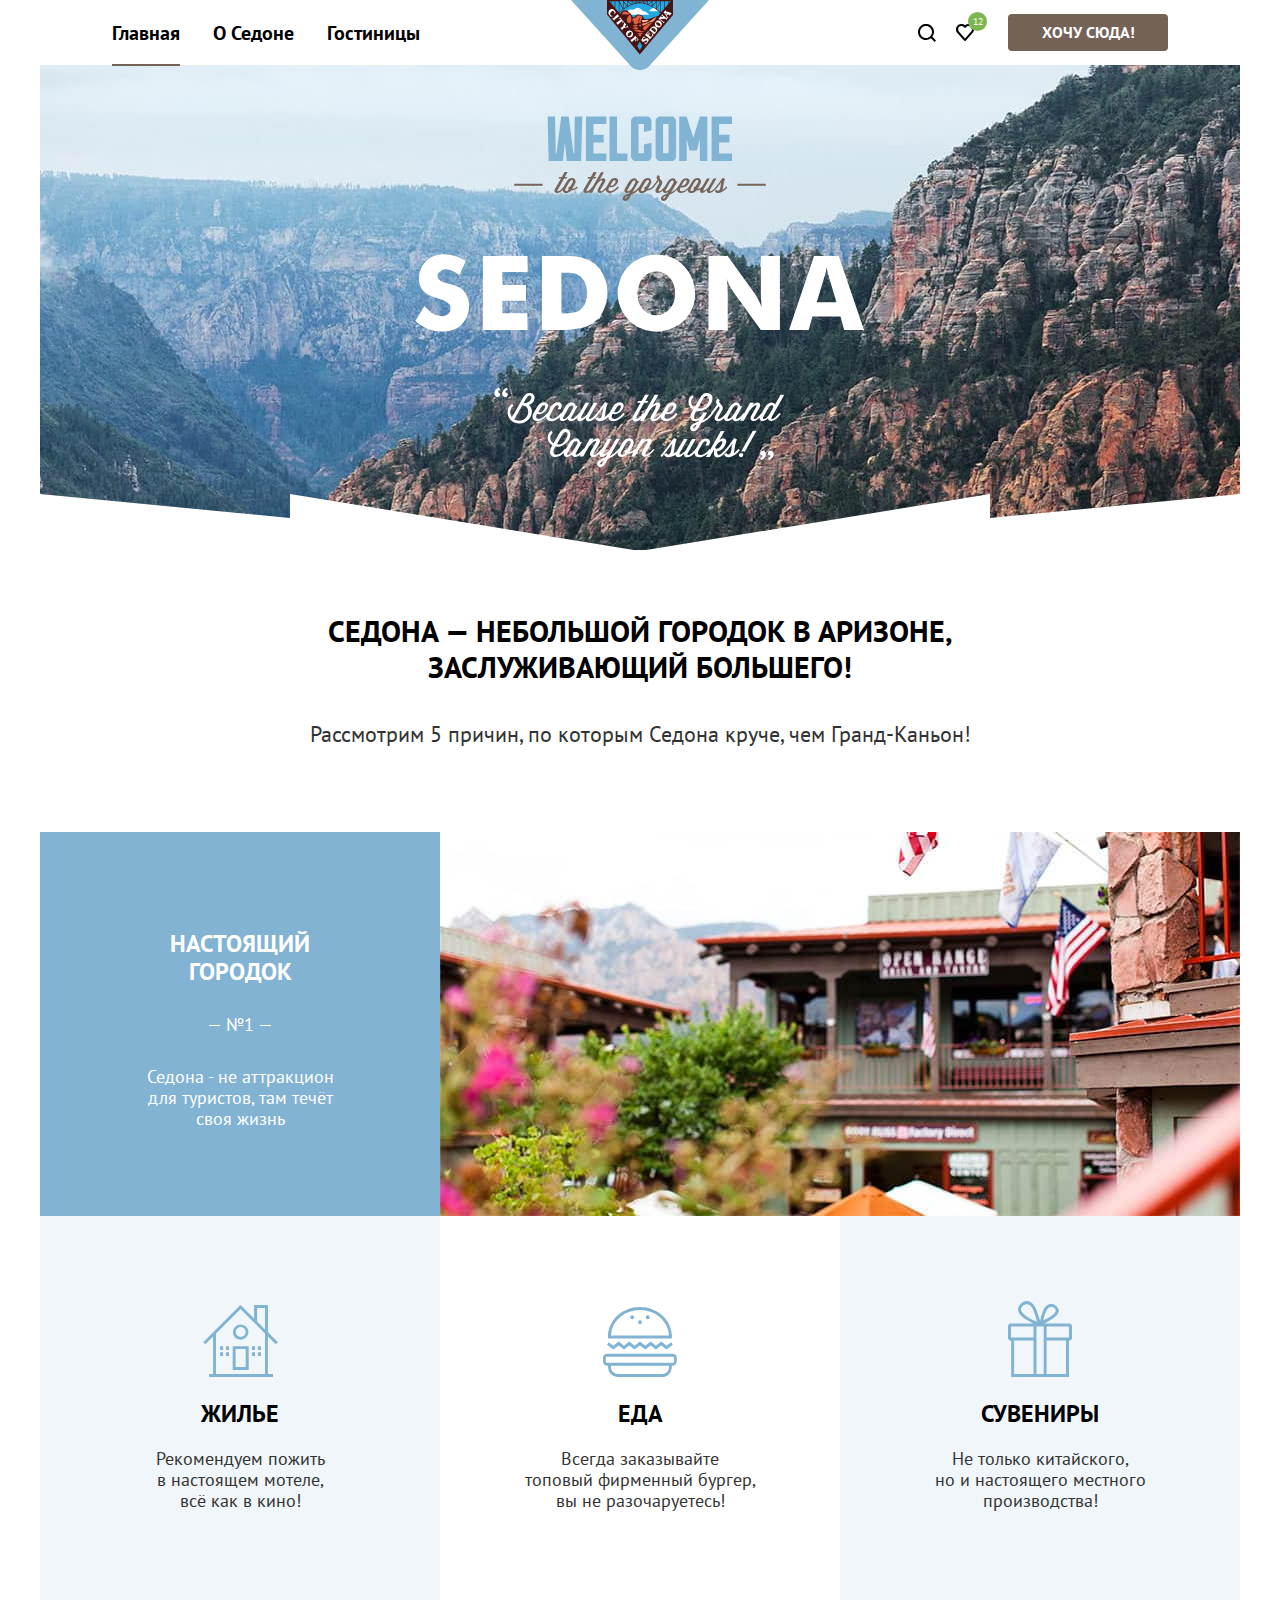
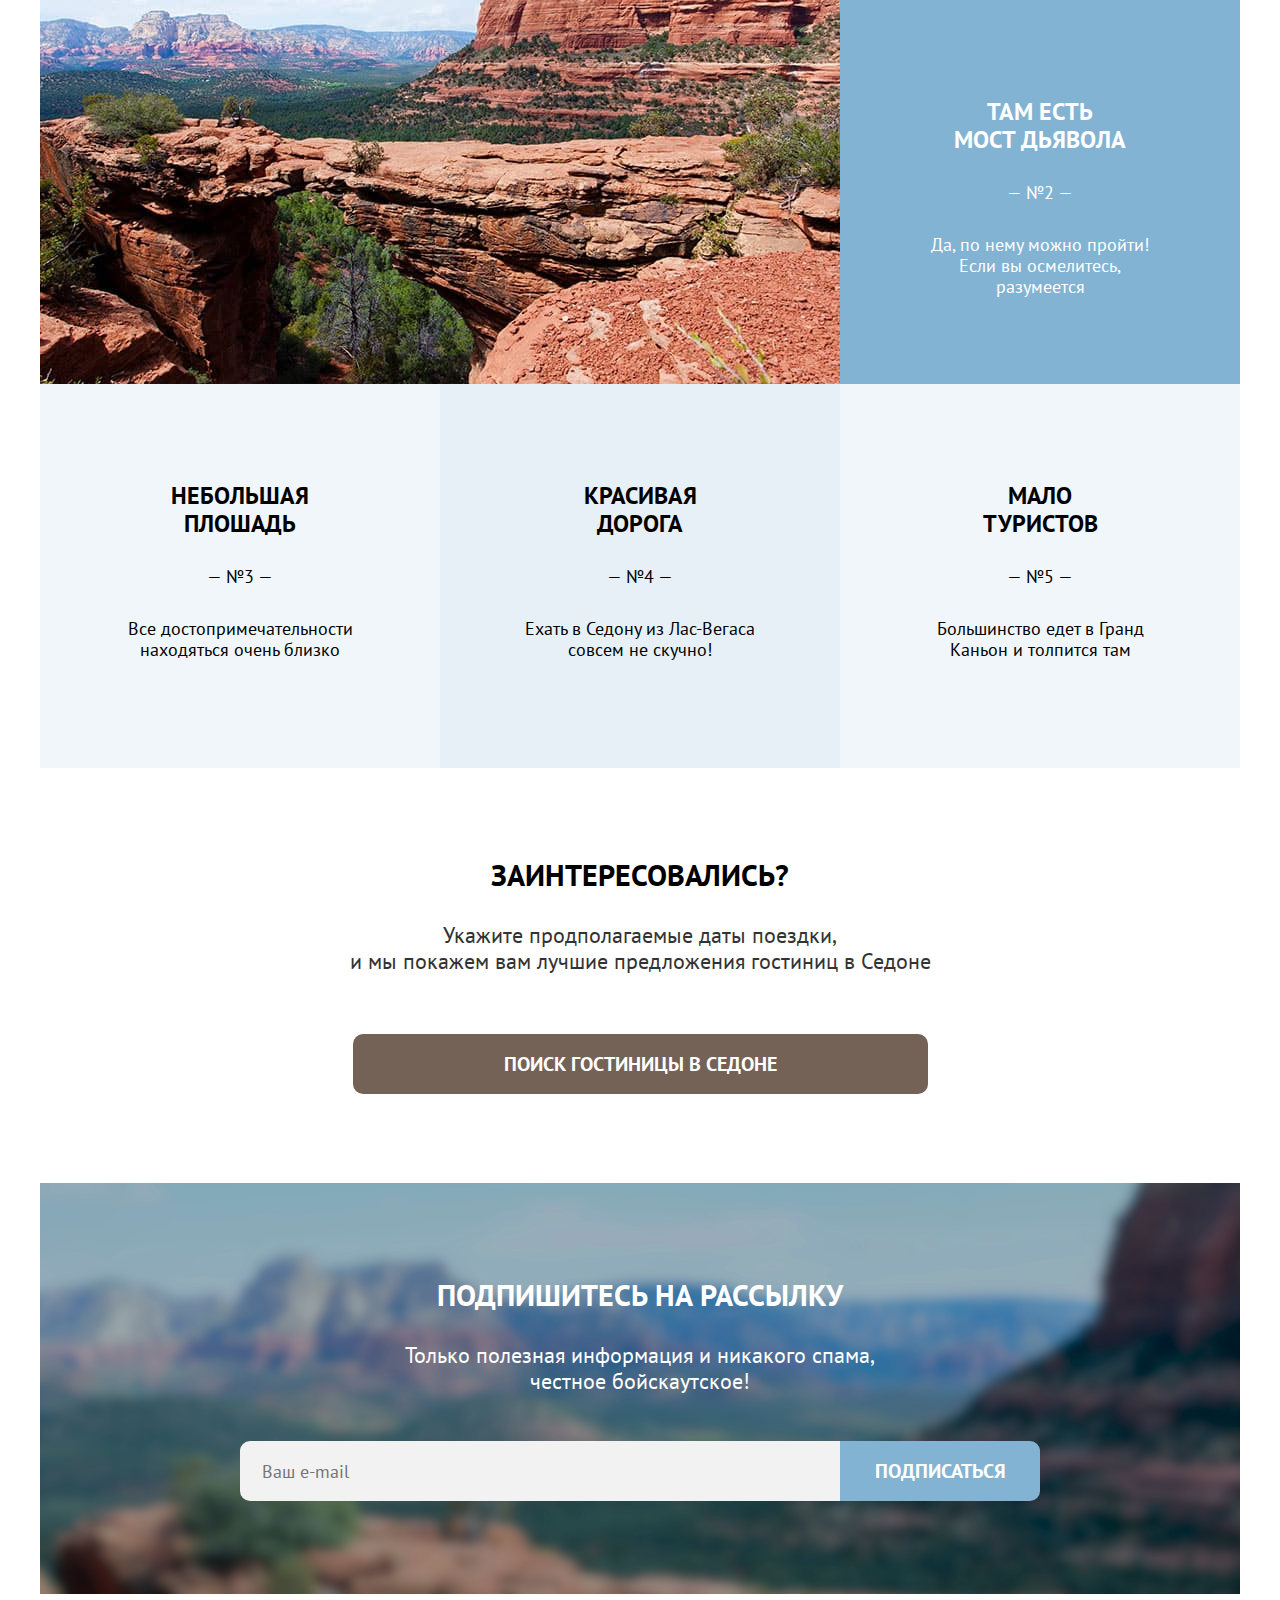
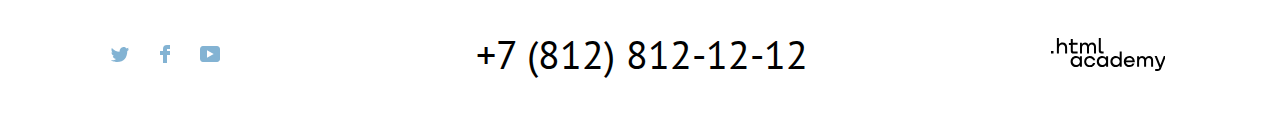
==== commit 9e25336c: "tema-9" ====
--- a/index.html
+++ b/index.html
@@ -22,7 +22,7 @@
               </li>
             </ul>
             <a href="index.html" class="header-logo-link">
-              <img class="header-logo" src="images/sedona.svg" alt="Логотип Седона">
+              <img class="header-logo" src="images/sedona.svg" alt="Логотип Седона" width="138px" height="70px">
             </a>
             <ul class="navigation-user">
               <li class="navigation-user-item">
@@ -47,7 +47,7 @@
                     <ul class="popover-liked-list">
                       <li class="popover-liked-item">
                         <a href="#" class="popover-liked-item-data-link">
-                          <img class="liked-item-image" src="images/deserthotel.jpg" width="48" height="48" alt="">
+                          <img class="liked-item-image" src="images/deserthotel.jpg" width="48" height="48" alt="Desert Quail Inn">
                           <div class="liked-item-data">
                             <p class="liked-item-title">Desert Quail Inn</p>
                             <p class="liked-item-description">Мотель</p>
@@ -63,7 +63,7 @@
                       </li>
                       <li class="popover-liked-item">
                         <a href="#" class="popover-liked-item-data-link">
-                          <img class="liked-item-image" src="images/villashotel.jpg" width="48" height="48" alt="">
+                          <img class="liked-item-image" src="images/villashotel.jpg" width="48" height="48" alt="Villas at Poco Diablo">
                           <div class="liked-item-data">
                             <p class="liked-item-title">Villas at Poco Diablo</p>
                             <p class="liked-item-description">Апартаменты</p>
@@ -222,7 +222,7 @@
         </section>
         <section class="footer-made">
           <h2 class="visually-hidden">Сделано в html академии</h2>
-          <a href="#" class="footer-made-link">
+          <a href="https://htmlacademy.ru/" class="footer-made-link">
             <svg class="footer-made-icon" aria-hidden="true" focusable="false" width="115" height="33" xmlns="http://www.w3.org/2000/svg">
               <path fill-rule="evenodd" clip-rule="evenodd" d="M0 12.9v2.6h2.5v-2.6H0ZM11.6 4.5c-1.6 0-2.8.7-3.6 1.7h-.1V0h-2v15.5h2v-5.3c0-2.1 1.3-3.6 3.3-3.6 1.8 0 2.9 1.4 2.9 3.2v5.7h2V9.4c.1-3-1.8-4.9-4.5-4.9ZM26.6 4.8h-4.8V1.1h-2v3.8h-1.9v2h1.9v6c0 1.7 1 2.7 2.7 2.7h4.1v-2h-3.7c-.7 0-1.1-.4-1.1-1.1V6.8h4.8v-2ZM41.1 4.6c-1.6 0-2.9.8-3.5 2.1h-.1a3.7 3.7 0 0 0-3.4-2.1c-1.4 0-2.5.8-3.1 1.8h-.1V4.8H29v10.6h2V10c0-2 1-3.5 2.6-3.5 1.5 0 2.4 1 2.4 2.6v6.3h2V9.8c0-2.4 1.4-3.3 2.6-3.3 1.5 0 2.4 1 2.4 2.6v6.3h2V8.9c.1-2.5-1.4-4.3-3.9-4.3ZM47.8 12.7c0 1.7 1 2.7 2.8 2.7h2v-2h-1.7c-.7 0-1.1-.4-1.1-1.1V0h-2v12.7ZM28.9 19.7a4.9 4.9 0 0 0-3.9-1.8c-3.1 0-5.4 2.3-5.4 5.6s2.3 5.6 5.4 5.6c1.8 0 3-.8 3.8-1.9h.1v1.6h2V18.2h-2v1.5Zm-3.6 7.4a3.5 3.5 0 0 1-3.6-3.6c0-2 1.4-3.6 3.6-3.6s3.6 1.6 3.6 3.6c0 1.9-1.4 3.6-3.6 3.6ZM44.2 22c-.5-2.4-2.6-4.1-5.4-4.1a5.4 5.4 0 0 0-5.6 5.6c0 3.1 2.2 5.6 5.6 5.6 2.8 0 4.9-1.8 5.4-4.2h-2.1a3.4 3.4 0 0 1-3.3 2.3 3.5 3.5 0 0 1-3.6-3.6c0-2 1.4-3.6 3.6-3.6 1.6 0 2.8 1 3.3 2.2h2.1V22ZM55.1 19.7a4.9 4.9 0 0 0-3.9-1.8c-3.1 0-5.4 2.3-5.4 5.6s2.3 5.6 5.4 5.6c1.8 0 3-.8 3.8-1.9h.1v1.6h2V18.2h-2v1.5Zm-3.6 7.4a3.5 3.5 0 0 1-3.6-3.6c0-2 1.4-3.6 3.6-3.6s3.6 1.6 3.6 3.6c0 1.9-1.5 3.6-3.6 3.6ZM68.7 19.8a5 5 0 0 0-3.9-1.9c-3.1 0-5.4 2.3-5.4 5.6s2.2 5.6 5.4 5.6c1.7 0 3-.8 3.8-1.8h.1v1.5h2V13.4h-2v6.4Zm-3.6 7.3a3.5 3.5 0 0 1-3.6-3.6c0-2 1.4-3.6 3.6-3.6s3.6 1.6 3.6 3.6c-.1 2-1.5 3.6-3.6 3.6ZM78.3 17.9a5.4 5.4 0 0 0-5.5 5.6c0 3 2.1 5.6 5.5 5.6 2.5 0 4.5-1.3 5.2-3.6h-2.1c-.5 1-1.6 1.6-3 1.6-1.9 0-3.3-1.3-3.4-2.9h8.8c.2-3.6-2-6.3-5.5-6.3Zm0 1.9c1.7 0 3 1 3.3 2.6h-6.5a3.2 3.2 0 0 1 3.2-2.6ZM98.2 17.9a4 4 0 0 0-3.6 2h-.1c-.6-1.2-1.8-2-3.4-2-1.4 0-2.5.7-3.1 1.8v-1.5h-1.9v10.6h2v-5.4c0-2 1-3.4 2.6-3.5 1.5 0 2.4 1 2.4 2.6v6.3h2v-5.6c0-2.4 1.4-3.3 2.6-3.3 1.5 0 2.4 1 2.4 2.6v6.3h2v-6.5c.1-2.6-1.4-4.4-3.9-4.4ZM109.4 27l-3.6-8.9h-2.2l4.8 11.6c-.3.9-.7 1.2-1.7 1.2h-2.5v2h2.5c1.8 0 2.8-.8 3.5-2.6l4.7-12.2h-2.1l-3.4 8.9Z" />
             </svg>
@@ -231,7 +231,7 @@
       </footer>
     </div>
 
-    <div class="modal-container modal-container-clo">
+    <div class="modal-container modal-container-close">
       <div class="modal modal-auth">
         <section class="modal-content">
           <h2 class="modal-title">Поиск гостиницы в Седоне</h2>
--- a/css/styles.css
+++ b/css/styles.css
@@ -24,6 +24,7 @@
   flex-direction: column;
   min-height: 100%;
   font-family: "PT Sans", sans-serif;
+  font-weight: 400;
   font-size: 18px;
   line-height: 21px;
   color: #000000;
@@ -79,6 +80,7 @@
 
 .button {
   font-family: "PT Sans Bold";
+  font-weight: 700;
   font-size: 16px;
   line-height: 21px;
   text-align: center;
@@ -112,6 +114,7 @@
 
 .hotel-button {
   font-family: "PT Sans Bold";
+  font-weight: 700;
   font-size: 20px;
   line-height: 36px;
   text-align: center;
@@ -131,6 +134,7 @@
   height: 60px;
   border: 3px;
   font-family: "PT Sans Bold", sans-serif;
+  font-weight: 700;
   text-transform: uppercase;
   background: #83B3D3;
   border-radius: 0 10px 10px 0;
@@ -166,6 +170,7 @@
 
 .button-apply {
   font-family: "PT Sans Bold";
+  font-weight: 700;
   font-size: 16px;
   line-height: 21px;
   width: 160px;
@@ -199,12 +204,13 @@
 
 .button-reset {
   font-family: "PT Sans Bold";
+  font-weight: 700;
   font-size: 16px;
   line-height: 23px;
   width: 100px;
   text-align: center;
   color: #FFFFFF;
-  margin: 15px auto 0;
+  margin: 20px auto 0;
   padding: 1px 0;
   background: transparent;
   text-decoration: none;
@@ -269,6 +275,7 @@
   position: relative;
   display: block;
   font-family: "PT Sans Bold", sans-serif;
+  font-weight: 700;
   line-height: 26px;
   font-size: 20px;
   padding: 3px 9px;
@@ -389,6 +396,7 @@
   height: 19px;
   font-size: 10px;
   font-family: "PT Sans", sans-serif;
+  font-weight: 400;
   background-color: #7DB54F;
   color: #ffffff;
   border-radius: 50%;
@@ -403,6 +411,7 @@
   z-index: 1;
   width: 400px;
   font-family: "PT Sans Narrow", sans-serif;
+  font-weight: 400;
   background-color: #FFFFFF;
   min-height: 231px;
   border: 1px solid #E6E6E6;
@@ -488,6 +497,7 @@
 
 .liked-item-title {
   font-family: "PT Sans Bold", sans-serif;
+  font-weight: 700;
   font-size: 18px;
   margin: 0;
   color: #000000;
@@ -495,6 +505,7 @@
 
 .liked-item-description {
   font-family: "PT Sans", sans-serif;
+  font-weight: 400;
   font-size: 16px;
   margin: 0;
   color: #333333;
@@ -534,6 +545,7 @@
 .popover-button {
   position: absolute;
   font-family: "PT Sans Bold", sans-serif;
+  font-weight: 700;
   width: calc(100% + 2px);
   height: 60px;
   left: -1px;
@@ -580,6 +592,7 @@
   margin: 58px auto 31px;
   max-width: 720px;
   font-family: "PT Sans Bold", sans-serif;
+  font-weight: 700;
   font-size: 30px;
   line-height: 36px;
   color: #000000;
@@ -589,6 +602,7 @@
 
 .advantages-description {
   font-family: "PT Sans", sans-serif;
+  font-weight: 400;
   margin-bottom: 80px;
   font-size: 22px;
   line-height: 36px;
@@ -657,6 +671,7 @@
 .advantages-title-description {
   max-width: 250px;
   font-family: "PT Sans", sans-serif;
+  font-weight: 400;
   height: 73px;
   text-align: center;
   margin: 0;
@@ -693,6 +708,7 @@
   align-items: center;
   flex-direction: column;
   font-family: "PT Sans Bold", sans-serif;
+  font-weight: 700;
   padding: 0;
   width: 400px;
   height: 384px;
@@ -730,6 +746,7 @@
 
 .service-description {
   font-family: "PT Sans";
+  font-weight: 400;
   margin: 0 75px 79px 75px;
   font-size: 18px;
   line-height: 21px;
@@ -746,6 +763,7 @@
 
 .search-question {
   font-family: "PT Sans Bold";
+  font-weight: 700;
   margin-bottom: 29px;
   margin-top: 0;
   font-weight: bold;
@@ -758,6 +776,7 @@
 
 .search-date {
   font-family: "PT Sans";
+  font-weight: 400;
   margin-bottom: 60px;
   font-size: 22px;
   line-height: 26px;
@@ -775,6 +794,7 @@
 
 .newsletter-title {
   font-family: "PT Sans Bold";
+  font-weight: 700;
   margin: 0;
   padding: 94px 0 29px;
   font-weight: bold;
@@ -787,6 +807,7 @@
 
 .newsletter-description {
   font-family: "PT Sans", sans-serif;
+  font-weight: 400;
   margin: 0 0 47px;
   font-size: 22px;
   line-height: 26px;
@@ -806,6 +827,7 @@
 
 .field {
   font-family: "PT Sans", sans-serif;
+  font-weight: 400;
   font-size: 18px;
   line-height: 26px;
   width: 600px;
@@ -865,6 +887,7 @@
 
 .catalog-heading-title {
   font-family: "PT Sans Bold";
+  font-weight: 700;
   font-size: 60px;
   line-height: 78px;
   margin: 0;
@@ -876,7 +899,8 @@
   display: flex;
   align-items: center;
   justify-content: flex-start;
-  margin-top: -3px;
+  margin-left: -2px;
+  margin-top: -4px;
   margin-bottom: 42px;
   padding: 0;
   color: #000000;
@@ -890,6 +914,15 @@
   display: flex;
   align-items: center;
   justify-content: center;
+  margin-right: 8px;
+}
+
+.breadcrumbs-item:last-child {
+  margin-right: 0;
+}
+
+.breadcrumbs-item:not(:first-child) {
+  padding-left: 12px;
 }
 
 .breadcrumbs-item::before {
@@ -898,28 +931,24 @@
   position: absolute;
   background-image: url("../images/arrow-breadcrumbs.svg");
   background-size: contain;
+  background-repeat: no-repeat;
   opacity: 0.3;
   width: 5px;
   height: 8px;
   top: 50%;
   left: 0;
-  transform: translate(-50%, -50%);
+  transform: translateY(-50%);
 }
 
 .breadcrumbs-item:first-child::before {
   content: none;
-}
-
-.breadcrumbs-item-icon {
-  fill: #fff;
-  margin: 0 9px;
 }
 
 .breadcrumbs-link {
   position: relative;
   display: block;
   font-family: "PT Sans", sans-serif;
-  /* padding: 3px 10px; */
+  font-weight: 400;
   color: #FFFFFF;
   text-decoration: none;
   border: 3px solid transparent;
@@ -1029,6 +1058,7 @@
 
 .control-label {
   font-family: "PT Sans";
+  font-weight: 400;
   font-size: 18px;
   line-height: 23px;
   margin-left: 39px;
@@ -1083,6 +1113,7 @@
 
 .catalog-filter-title {
   font-family: "PT Sans Bold";
+  font-weight: 700;
   font-size: 20px;
   line-height: 26px;
   padding: 0;
@@ -1096,6 +1127,7 @@
   height: 100%;
   justify-content: space-between;
   font-family: "PT Sans", sans-serif;
+  font-weight: 400;
   width: 143px;
   padding: 0 14px;
 }
@@ -1151,6 +1183,7 @@
 .range-input {
   width: 40px;
   font-family: "PT Sans";
+  font-weight: 400;
   background-color: transparent;
   color: white;
   border: none;
@@ -1218,7 +1251,7 @@
   align-items: center;
   flex-direction: column;
   width: 160px;
-  margin-top: 65px;
+  margin-top: 62px;
 
 }
 
@@ -1237,6 +1270,7 @@
 
 .catalog-title {
   font-family: "PT Sans Bold";
+  font-weight: 700;
   font-size: 30px;
   line-height: 39px;
   margin: 50px 190px 45px 0;
@@ -1257,6 +1291,7 @@
   width: 287px;
   height: 48px;
   font-family: "PT Sans";
+  font-weight: 400;
   font-size: 18px;
   line-height: 23px;
   padding: 10px 20px 13px 18px;
@@ -1376,9 +1411,9 @@
   grid-row: 2 / 3;
   margin: 0 0 0 37px;
   font-family: "PT Sans Bold", sans-serif;
+  font-weight: 700;
   border: 3px solid transparent;
   font-size: 24px;
-  line-height: 31px;
   color: #000000;
   text-decoration: none;
   transition: color ease-in-out .2s;
@@ -1404,23 +1439,26 @@
   grid-column: 2 / 3;
   grid-row: 3 / 4;
   font-family: "PT Sans";
+  font-weight: 400;
   font-size: 18px;
   margin-left: 37px;
   color: #333333;
-  padding-top: 8px;
+  padding-top: 2px;
 }
 
 .catalog-card-price {
   grid-column: 3 / 4;
   grid-row: 3 / 4;
   font-family: "PT Sans";
+  font-weight: 400;
   font-size: 16px;
   color: #333333;
-  padding-top: 8px;
+  padding-top: 2px;
 }
 
 .catalog-card-button {
   font-family: "PT Sans Bold";
+  font-weight: 700;
   font-size: 16px;
   line-height: 21px;
   text-align: center;
@@ -1455,6 +1493,7 @@
 
 .catalog-card-important {
   font-family: "PT Sans Bold";
+  font-weight: 700;
   font-size: 16px;
   line-height: 21px;
   width: 160px;
@@ -1473,6 +1512,7 @@
 
 .catalog-card-important-favorite {
   font-family: "PT Sans Bold";
+  font-weight: 700;
   font-size: 16px;
   line-height: 21px;
   width: 160px;
@@ -1560,6 +1600,9 @@
   grid-column: 4 / 5;
   grid-row: 4 / 5;
   font-family: "PT Sans";
+  font-weight: 400;
+  font-size: 16px;
+  line-height: 21px;
   width: 160px;
   background-color: #F2F2F2;
   border-radius: 4px;
@@ -1571,6 +1614,7 @@
 
 .dowload-product {
   font-family: "PT Sans Bold";
+  font-weight: 700;
   font-size: 20px;
   line-height: 26px;
   text-align: center;
@@ -1664,6 +1708,7 @@
 
 .pagination-link {
   font-family: "PT Sans Bold", sans-serif;
+  font-weight: 700;
   display: flex;
   align-items: center;
   justify-content: center;
@@ -1676,6 +1721,7 @@
 
 .pagination-link-current {
   font-family: "PT Sans Bold";
+  font-weight: 700;
   color: #000000;
   font-size: 20px;
   text-decoration: none;
@@ -1692,6 +1738,8 @@
 
 .sorting-page {
   font-family: "PT Sans";
+  font-weight: 400;
+  padding-top: 5px;
 }
 
 .catalog-newsletter {
@@ -1703,6 +1751,7 @@
 
 .catalog-newsletter-title {
   font-family: "PT Sans Bold";
+  font-weight: 700;
   margin: 0 240px 29px 240px;
   font-weight: bold;
   font-size: 30px;
@@ -1714,6 +1763,7 @@
 
 .catalog-newsletter-description {
   font-family: "PT Sans";
+  font-weight: 400;
   font-size: 22px;
   line-height: 26px;
   width: 720px;
@@ -1781,6 +1831,7 @@
   display: block;
   padding: 12px;
   font-family: "PT Sans", sans-serif;
+  font-weight: 400;
   font-size: 40px;
   line-height: 40px;
   font-style: normal;
@@ -1818,7 +1869,6 @@
 
 .footer-made-link {
   display: flex;
-  /* width: 115px; */
   height: 70px;
   margin-left: 37px;
   padding-left: 3px;
@@ -1833,13 +1883,17 @@
   fill: #000000;
 }
 
-.footer-made-icon:hover {
+.footer-made-link:hover path {
+  fill: #756257;
+}
+
+.footer-made-link:focus path {
   fill: #756257;
 }
 
 .footer-made-link:focus {
   Width: 140px;
-  
+  fill: #756257;
   outline-width: 3px;
   outline-offset: -3px;
   outline-color: #83B3D3;
@@ -1849,6 +1903,7 @@
 
 .footer-made-icon:active {
   opacity: 0.3;
+  outline:none;
 }
 
 .modal-container {
@@ -1857,7 +1912,7 @@
   left: 0;
   display: flex;
   width: 100%;
-  min-height: 561px;
+  height: 100%;
   background: rgba(242, 242, 242, 0.8);
 }
 
@@ -1882,6 +1937,7 @@
   margin: 0;
   margin-bottom: 59px;
   font-family: "PT Sans Bold", sans-serif;
+  font-weight: 700;
   font-size: 30px;
   line-height: 40px;
   color: #000000;
@@ -1926,6 +1982,7 @@
   width: 575px;
   height: 60px;
   font-family: "PT Sans Bold";
+  font-weight: 700;
   font-size: 20px;
   line-height: 40px;
   margin-top: 40px;
@@ -1955,6 +2012,7 @@
 
 .appointment-title {
   font-family: "PT Sans Bold", sans-serif;
+  font-weight: 700;
   font-size: 18px;
   line-height: 40px;
   margin: 0;
@@ -2001,6 +2059,7 @@
 
 .appointment-info {
   font-family: "PT Sans";
+  font-weight: 400;
   font-size: 16px;
   line-height: 40px;
   margin: 0 0 0 152px;
@@ -2010,6 +2069,7 @@
 
 .appointment-information {
   font-family: "PT Sans";
+  font-weight: 400;
   font-size: 16px;
   line-height: 40px;
   margin: 0 0 0 152px;
@@ -2035,6 +2095,7 @@
 .amount-of-adults,
 .amount-of-children {
   font-family: "PT Sans Bold";
+  font-weight: 700;
   font-size: 18px;
   line-height: 40px;
   color: #000000;
@@ -2144,6 +2205,7 @@
 
 .popover-description {
   font-family: "PT Sans";
+  font-weight: 400;
   font-size: 16px;
   line-height: 20px;
   color: #FFFFFF;
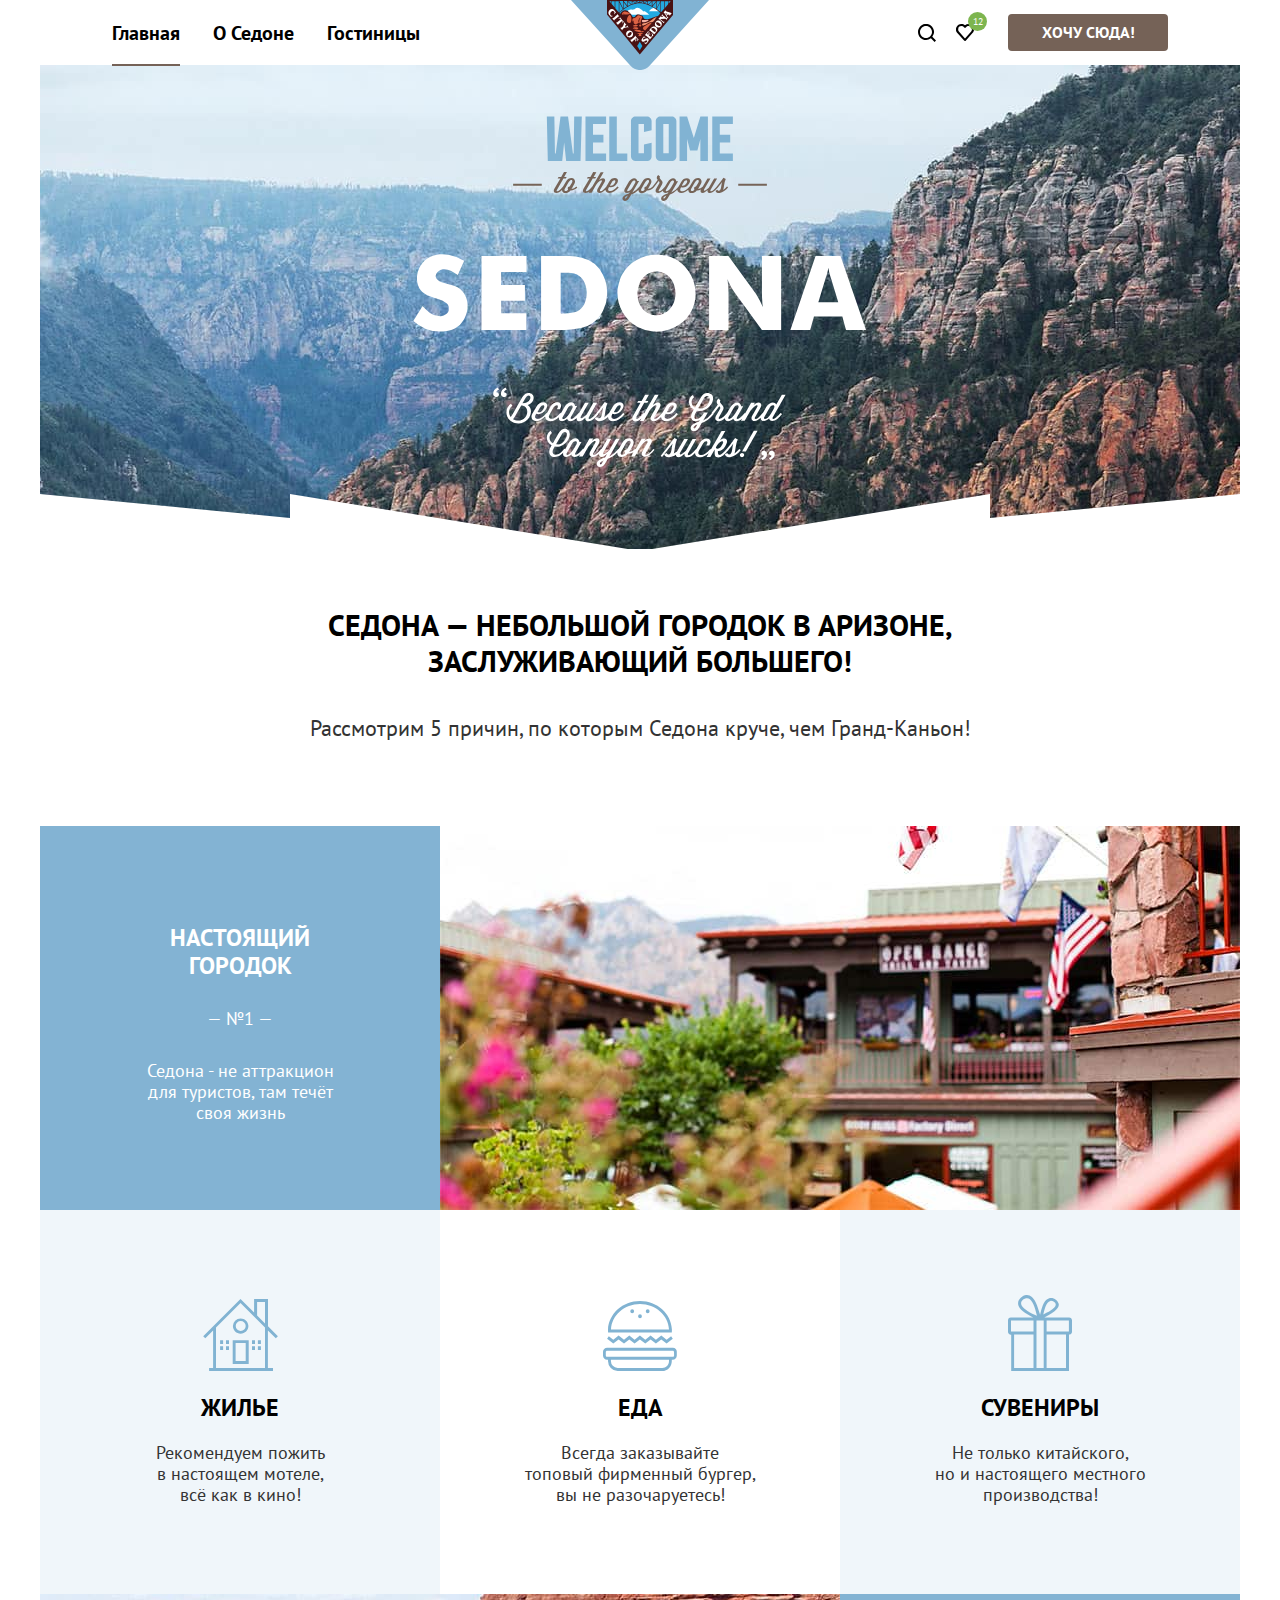
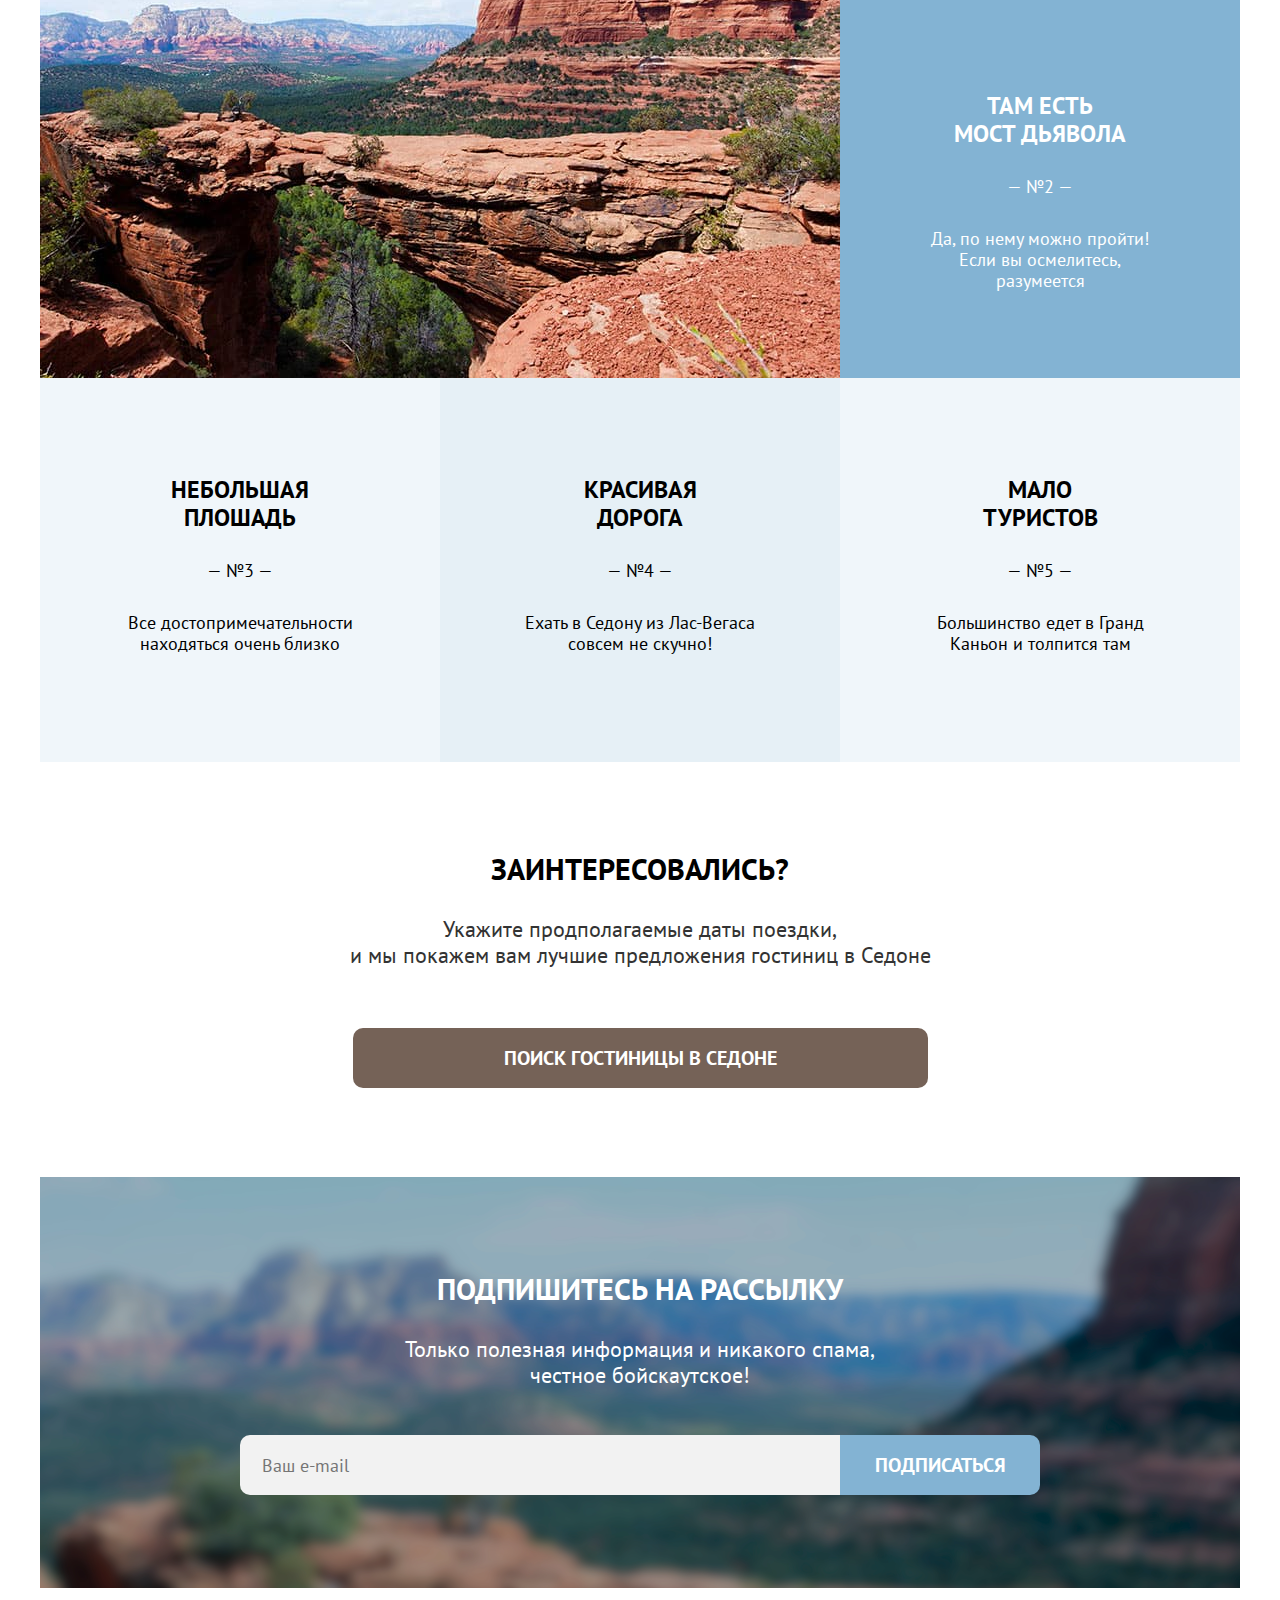
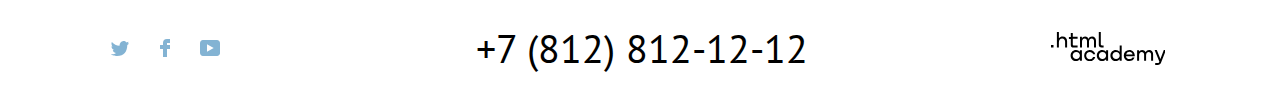
==== commit 8ade2bc8: "tema-9" ====
--- a/index.html
+++ b/index.html
@@ -3,6 +3,7 @@
   <head>
     <meta charset="utf-8">
     <title>Sedona</title>
+    <link rel="icon" type="image/png" sizes="32x32" href="images/favicon.png">
     <link rel="stylesheet" href="css/styles.css">
   </head>
   <body>
@@ -92,9 +93,11 @@
 
       <main class="main-index">
         <div class="main-container">
-          <img class="main-logo" alt="Добро пожаловать в Седону" src="images/welcome.svg" width="450" height="352">
-          <h1 class="visually-hidden">Седона</h1>
-          <img class="logo-divider" alt="Разделение фона" src="images/divider.svg" width="1200" height="57">
+          <section class="main-intro">
+            <img class="main-logo" alt="Добро пожаловать в Седону" src="images/welcome.svg" width="454" height="352">
+            <h1 class="visually-hidden">Седона</h1>
+            <img class="logo-divider" alt="Разделение фона" src="images/divider.svg" width="1200" height="57">
+          </section>
           <section class="advantages">
             <h2 class="advantages-title">Седона — небольшой городок в Аризоне, заслуживающий большего!</h2>
             <p class="advantages-description">Рассмотрим 5 причин, по которым Седона круче, чем Гранд-Каньон!</p>
@@ -166,8 +169,8 @@
           </section>
           <section class="search-hotel">
             <h2 class="visually-hidden">Поиск гостиниц в Седоне</h2>
-            <p class="search-question">Заинтересовались?</p>
-            <p class="search-date">Укажите продполагаемые даты поездки, <br> и мы покажем вам лучшие предложения гостиниц в Седоне</p>
+            <p class="search-title">Заинтересовались?</p>
+            <p class="search-description">Укажите продполагаемые даты поездки, <br> и мы покажем вам лучшие предложения гостиниц в Седоне</p>
             <button class="button hotel-button" type="button">Поиск гостиницы в Седоне</button>
           </section>
           <section class="newsletter">
@@ -237,13 +240,13 @@
           <h2 class="modal-title">Поиск гостиницы в Седоне</h2>
           <form class="auth-form" action="https://echo.htmlacademy.ru/" method="post">
             <p class="appointment-form-group">
-              <label class="appointment-title" for="auth-date">Дата заезда:</label>
-              <input class="appointment-form-field" value="27 апреля 2020" id="auth-date" name="appointment-date" placeholder="Укажите дату">
+              <label class="appointment-title" for="auth-date-from">Дата заезда:</label>
+              <input class="appointment-form-field" value="27 апреля 2020" id="auth-date-from" name="appointment-date" placeholder="Укажите дату">
               <p class="appointment-info">Мы не можем отправить вас в прошлое.</p>
             </p>
             <p class="appointment-form-group">
-              <label class="appointment-title" for="auth-date">Дата выезда:</label>
-              <input class="appointment-form-field" value="1 сентября 2021" id="auth-date" name="appointment-date" placeholder="Укажите дату">
+              <label class="appointment-title" for="auth-date-till">Дата выезда:</label>
+              <input class="appointment-form-field" value="1 сентября 2021" id="auth-date-till" name="appointment-date" placeholder="Укажите дату">
               <p class="appointment-information">На эти даты есть свободные номера. Пока есть.</p>
             </p>
             <div class="amount">
--- a/css/styles.css
+++ b/css/styles.css
@@ -79,7 +79,7 @@
 }
 
 .button {
-  font-family: "PT Sans Bold";
+  font-family: "PT Sans Bold", sans-serif;
   font-weight: 700;
   font-size: 16px;
   line-height: 21px;
@@ -113,7 +113,7 @@
 }
 
 .hotel-button {
-  font-family: "PT Sans Bold";
+  font-family: "PT Sans Bold", sans-serif;
   font-weight: 700;
   font-size: 20px;
   line-height: 36px;
@@ -169,7 +169,7 @@
 }
 
 .button-apply {
-  font-family: "PT Sans Bold";
+  font-family: "PT Sans Bold", sans-serif;
   font-weight: 700;
   font-size: 16px;
   line-height: 21px;
@@ -203,7 +203,7 @@
 }
 
 .button-reset {
-  font-family: "PT Sans Bold";
+  font-family: "PT Sans Bold", sans-serif;
   font-weight: 700;
   font-size: 16px;
   line-height: 23px;
@@ -423,6 +423,7 @@
 .popover-liked::before {
   content: '';
   background-image: url("../images/popover-decorator.svg");
+  background-color: #FFFFFF;
   background-size: cover;
   background-repeat: no-repeat;
   position: absolute;
@@ -581,11 +582,15 @@
 
 .main-index {
   color: #000000;
-  background-color: #ffffff;
-  background-image: url("../images/viewbackground.jpg");
   width: 1200px;
   background-size: auto;
   background-repeat: no-repeat;
+}
+
+.main-intro {
+  background-color: #81B3D2;
+  background-image: url("../images/viewbackground.jpg");
+  height: 484px;
 }
 
 .advantages-title {
@@ -745,7 +750,7 @@
 }
 
 .service-description {
-  font-family: "PT Sans";
+  font-family: "PT Sans", sans-serif;
   font-weight: 400;
   margin: 0 75px 79px 75px;
   font-size: 18px;
@@ -761,8 +766,8 @@
   text-align: center;
 }
 
-.search-question {
-  font-family: "PT Sans Bold";
+.search-title {
+  font-family: "PT Sans Bold", sans-serif;
   font-weight: 700;
   margin-bottom: 29px;
   margin-top: 0;
@@ -774,8 +779,8 @@
   text-transform: uppercase;
 }
 
-.search-date {
-  font-family: "PT Sans";
+.search-description {
+  font-family: "PT Sans", sans-serif;
   font-weight: 400;
   margin-bottom: 60px;
   font-size: 22px;
@@ -787,13 +792,14 @@
   width: 1200px;
   height: 411px;
   background-image: url("../images/background.png");
+  background-color: #81B3D2;
   background-size: auto;
   text-align: center;
   color: #333333;
 }
 
 .newsletter-title {
-  font-family: "PT Sans Bold";
+  font-family: "PT Sans Bold", sans-serif;
   font-weight: 700;
   margin: 0;
   padding: 94px 0 29px;
@@ -877,6 +883,7 @@
   margin: 0 auto;
   height: 408px;
   background-image: url("../images/catalogbackground.png");
+  background-color: #756257;
   background-size: cover;
   background-repeat: no-repeat;
 }
@@ -886,7 +893,7 @@
 }
 
 .catalog-heading-title {
-  font-family: "PT Sans Bold";
+  font-family: "PT Sans Bold", sans-serif;
   font-weight: 700;
   font-size: 60px;
   line-height: 78px;
@@ -930,6 +937,7 @@
   display: block;
   position: absolute;
   background-image: url("../images/arrow-breadcrumbs.svg");
+  background-color: transparent;
   background-size: contain;
   background-repeat: no-repeat;
   opacity: 0.3;
@@ -1057,7 +1065,7 @@
 }
 
 .control-label {
-  font-family: "PT Sans";
+  font-family: "PT Sans", sans-serif;
   font-weight: 400;
   font-size: 18px;
   line-height: 23px;
@@ -1112,7 +1120,7 @@
 }
 
 .catalog-filter-title {
-  font-family: "PT Sans Bold";
+  font-family: "PT Sans Bold", sans-serif;
   font-weight: 700;
   font-size: 20px;
   line-height: 26px;
@@ -1182,7 +1190,7 @@
 
 .range-input {
   width: 40px;
-  font-family: "PT Sans";
+  font-family: "PT Sans", sans-serif;
   font-weight: 400;
   background-color: transparent;
   color: white;
@@ -1269,7 +1277,7 @@
 }
 
 .catalog-title {
-  font-family: "PT Sans Bold";
+  font-family: "PT Sans Bold", sans-serif;
   font-weight: 700;
   font-size: 30px;
   line-height: 39px;
@@ -1290,7 +1298,7 @@
 .select-control {
   width: 287px;
   height: 48px;
-  font-family: "PT Sans";
+  font-family: "PT Sans", sans-serif;
   font-weight: 400;
   font-size: 18px;
   line-height: 23px;
@@ -1438,7 +1446,7 @@
 .catalog-card-description {
   grid-column: 2 / 3;
   grid-row: 3 / 4;
-  font-family: "PT Sans";
+  font-family: "PT Sans", sans-serif;
   font-weight: 400;
   font-size: 18px;
   margin-left: 37px;
@@ -1449,7 +1457,7 @@
 .catalog-card-price {
   grid-column: 3 / 4;
   grid-row: 3 / 4;
-  font-family: "PT Sans";
+  font-family: "PT Sans", sans-serif;
   font-weight: 400;
   font-size: 16px;
   color: #333333;
@@ -1457,7 +1465,7 @@
 }
 
 .catalog-card-button {
-  font-family: "PT Sans Bold";
+  font-family: "PT Sans Bold", sans-serif;
   font-weight: 700;
   font-size: 16px;
   line-height: 21px;
@@ -1492,7 +1500,7 @@
 }
 
 .catalog-card-important {
-  font-family: "PT Sans Bold";
+  font-family: "PT Sans Bold", sans-serif;
   font-weight: 700;
   font-size: 16px;
   line-height: 21px;
@@ -1511,7 +1519,7 @@
 }
 
 .catalog-card-important-favorite {
-  font-family: "PT Sans Bold";
+  font-family: "PT Sans Bold", sans-serif;
   font-weight: 700;
   font-size: 16px;
   line-height: 21px;
@@ -1599,7 +1607,7 @@
 .catalog-card-rate-label {
   grid-column: 4 / 5;
   grid-row: 4 / 5;
-  font-family: "PT Sans";
+  font-family: "PT Sans", sans-serif;
   font-weight: 400;
   font-size: 16px;
   line-height: 21px;
@@ -1613,7 +1621,7 @@
 }
 
 .dowload-product {
-  font-family: "PT Sans Bold";
+  font-family: "PT Sans Bold", sans-serif;
   font-weight: 700;
   font-size: 20px;
   line-height: 26px;
@@ -1720,7 +1728,7 @@
 }
 
 .pagination-link-current {
-  font-family: "PT Sans Bold";
+  font-family: "PT Sans Bold", sans-serif;
   font-weight: 700;
   color: #000000;
   font-size: 20px;
@@ -1728,8 +1736,8 @@
 }
 
 .select-hotels-control {
-  margin: 33px 0 93px 50px;
-  padding-left: 17px;
+  margin: 33px 0 93px 47px;
+  padding-left: 13px;
   width: 160px;
   height: 48px;
   border: 2px solid #E6E6E6;
@@ -1737,9 +1745,9 @@
 }
 
 .sorting-page {
-  font-family: "PT Sans";
-  font-weight: 400;
-  padding-top: 5px;
+  font-family: "PT Sans", sans-serif;
+  font-weight: 400;
+  padding-top: 14px;
 }
 
 .catalog-newsletter {
@@ -1750,7 +1758,7 @@
 }
 
 .catalog-newsletter-title {
-  font-family: "PT Sans Bold";
+  font-family: "PT Sans Bold", sans-serif;
   font-weight: 700;
   margin: 0 240px 29px 240px;
   font-weight: bold;
@@ -1762,7 +1770,7 @@
 }
 
 .catalog-newsletter-description {
-  font-family: "PT Sans";
+  font-family: "PT Sans", sans-serif;
   font-weight: 400;
   font-size: 22px;
   line-height: 26px;
@@ -1923,8 +1931,13 @@
 .modal {
   position: relative;
   margin: auto;
-  padding: 54px 70px 70px 70px;
+  padding: 60px 70px 70px 70px;
   background-color: #FFFFFF;
+}
+
+.modal-content {
+  width: 575px;
+  height: 437px;
 }
 
 .modal-auth {
@@ -1963,11 +1976,9 @@
 
 .modal-close-button:hover {
   background-color: #E6E6E6;
-  
 }
 
 .modal-close-button:focus {
-  outline-width: #83B3D3;
   outline-width: 3px;
   outline-offset: -3px;
   outline-color: #756257;
@@ -1981,7 +1992,7 @@
 .modal-button {
   width: 575px;
   height: 60px;
-  font-family: "PT Sans Bold";
+  font-family: "PT Sans Bold", sans-serif;
   font-weight: 700;
   font-size: 20px;
   line-height: 40px;
@@ -2029,7 +2040,7 @@
   width: 420px;
   height: 50px;
   margin-left: 45px;
-  background: #F2F2F2;
+  background-color: #F2F2F2;
   border: 4px solid transparent;
   box-sizing: border-box;
   background-image: url("../images/calendar.svg");
@@ -2058,20 +2069,19 @@
 } 
 
 .appointment-info {
-  font-family: "PT Sans";
+  font-family: "PT Sans", sans-serif;
   font-weight: 400;
   font-size: 16px;
-  line-height: 40px;
   margin: 0 0 0 152px;
   padding: 0;
   color: #FF5757;
 }
 
 .appointment-information {
-  font-family: "PT Sans";
+  font-family: "PT Sans", sans-serif;
   font-weight: 400;
   font-size: 16px;
-  line-height: 40px;
+  /* line-height: 40px; */
   margin: 0 0 0 152px;
   padding: 0;
   color: #333333;
@@ -2083,18 +2093,23 @@
   align-items: center;
   height: 40px;
   width: 575px;
+  margin-top: 32px;
   box-sizing: border-box;
 }
 
 .amount-field {
   font: inherit;
+  font-family: "PT Sans Bold", sans-serif;
+  font-weight: 700;
+  font-size: 18px;
+  line-height: 40px;
   width: 70px;
   margin: 0;
 }
 
 .amount-of-adults,
 .amount-of-children {
-  font-family: "PT Sans Bold";
+  font-family: "PT Sans Bold", sans-serif;
   font-weight: 700;
   font-size: 18px;
   line-height: 40px;
@@ -2102,7 +2117,7 @@
 }
 
 .amount-of-children {
-  margin-left: 56px;
+  margin-left: 16px;
 }
 
 .amount button[name="min-adult"] {
@@ -2124,6 +2139,7 @@
   background-image: url("../images/minus.svg");
   background-position: center;
   background-repeat: no-repeat;
+  background-color: #f2f2f2;
 }
 
 .button-min:focus, .button-pluse:focus {
@@ -2140,6 +2156,7 @@
   background-image: url("../images/plus.svg");
   background-position: center;
   background-repeat: no-repeat;
+  background-color: #f2f2f2;
 }
 
 button, input {
@@ -2182,8 +2199,8 @@
 
 .popover-info {
   position: absolute;
-  top: 420px;
-  right: 85px;
+  top: 397px;
+  right: 100px;
   z-index: 1;
   width: 256px;
   min-height: 143px;
@@ -2191,20 +2208,20 @@
   background: #333333;
   box-shadow: 0px 15px 30px rgba(0, 0, 0, 0.3);
   border-radius: 10px;
-  display: none;
+  display: no;
 }
 
 .popover-info::before {
   content: '';
   position: absolute;
   top: -20px;
-  left: 122px;
+  left: 118px;
   border: 10px solid transparent;
   border-bottom: 10px solid #333333;
 }
 
 .popover-description {
-  font-family: "PT Sans";
+  font-family: "PT Sans", sans-serif;
   font-weight: 400;
   font-size: 16px;
   line-height: 20px;
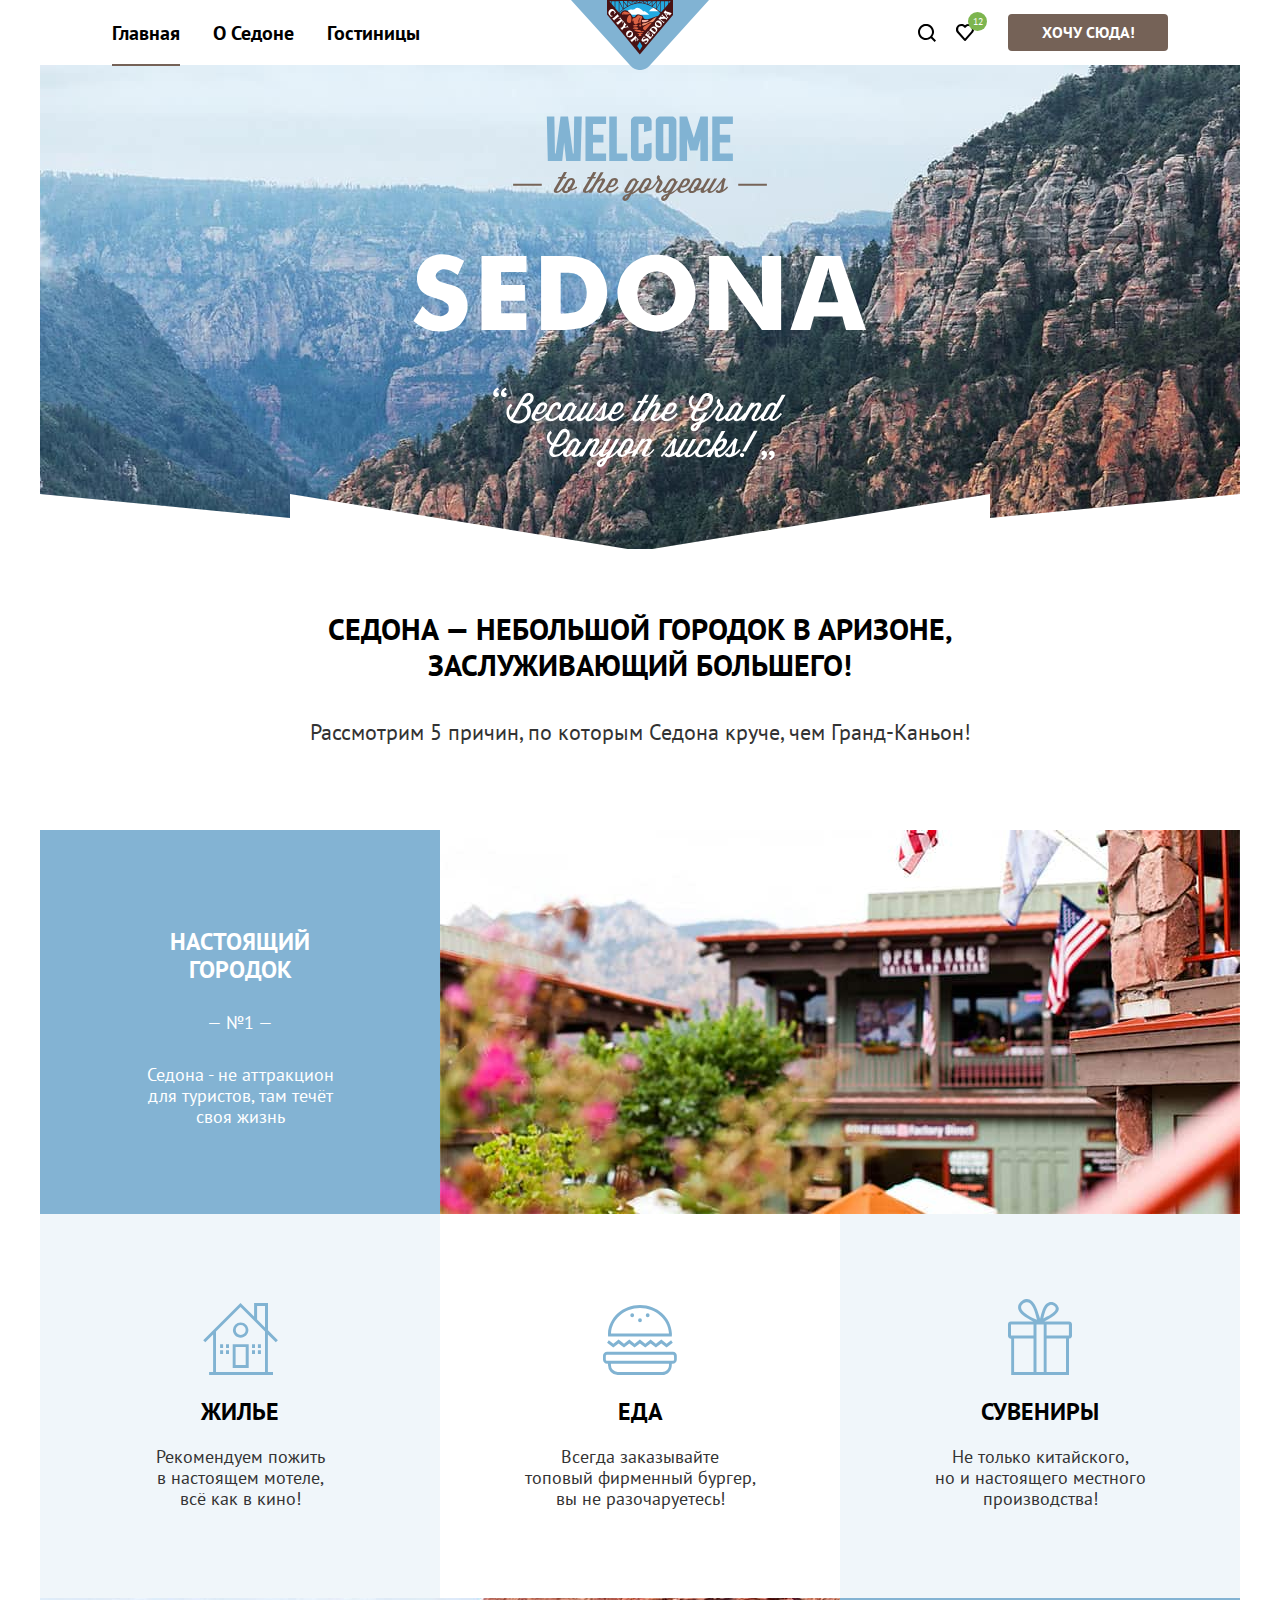
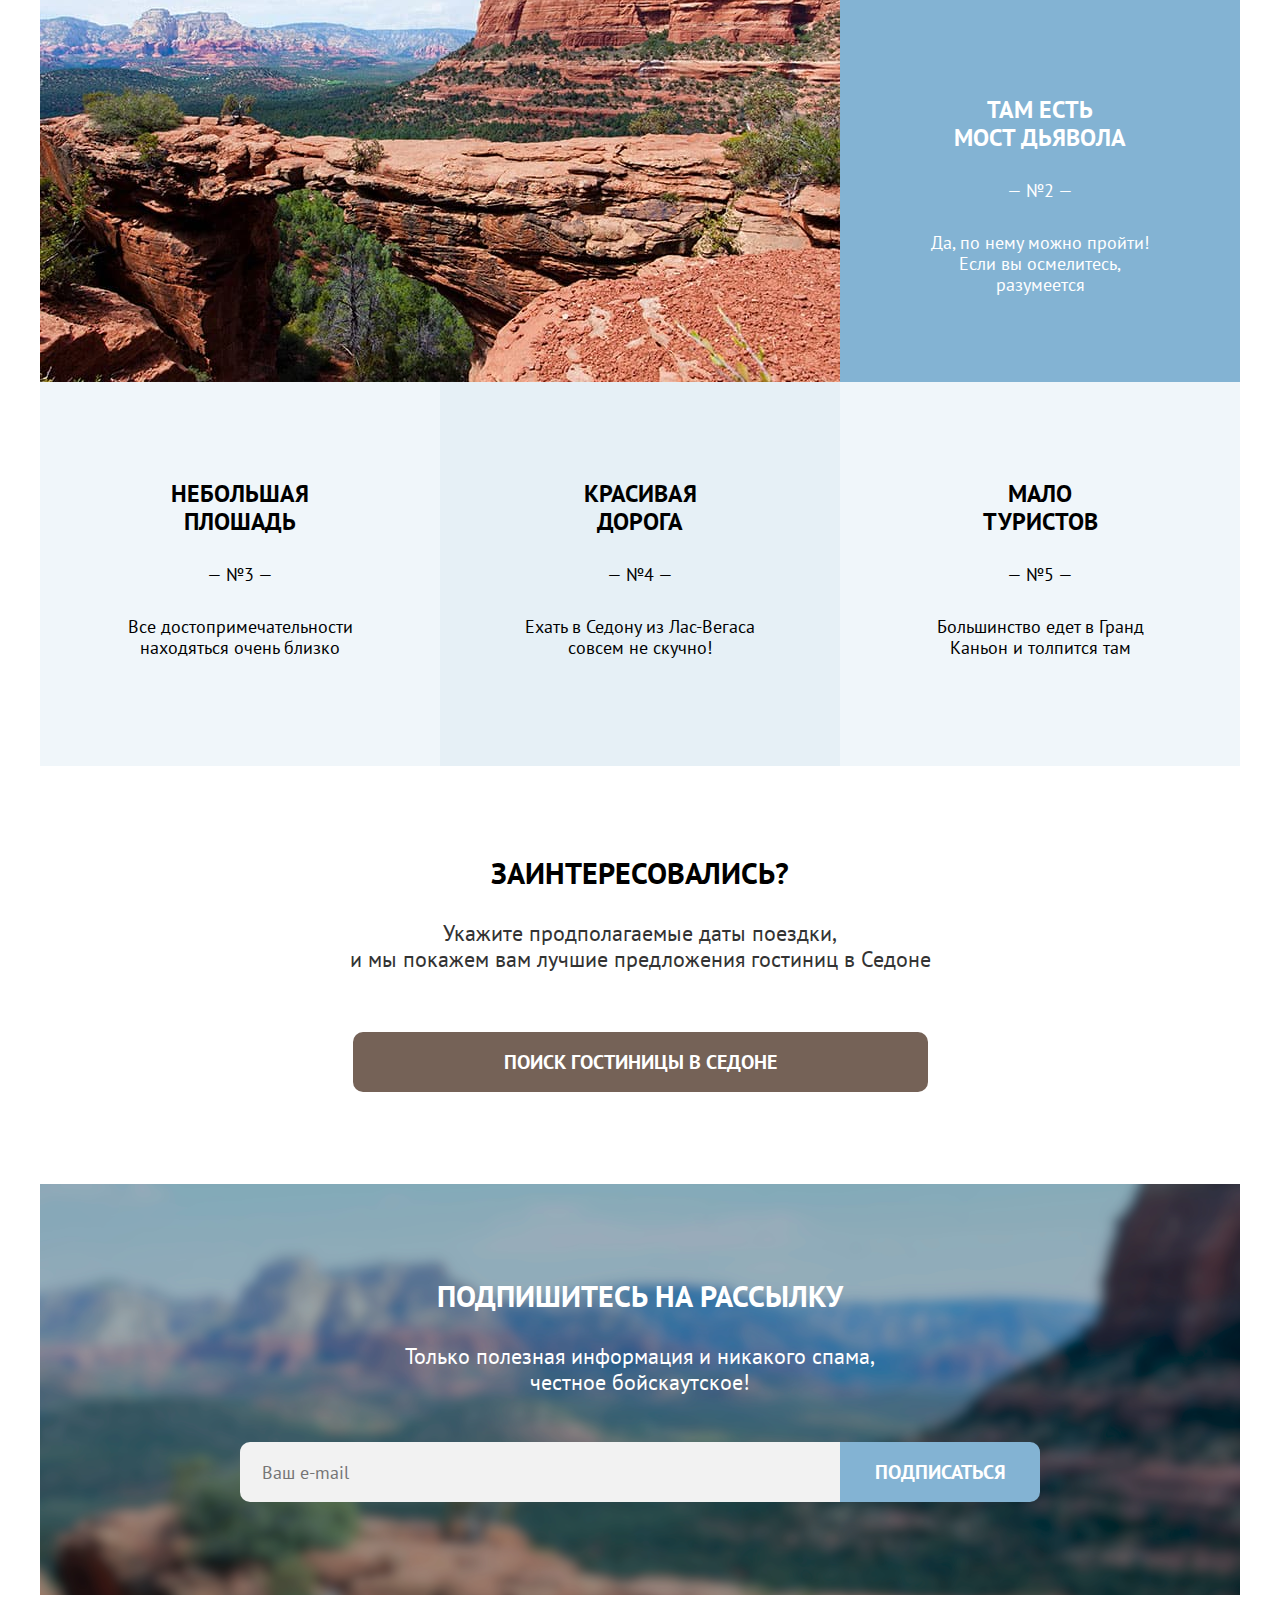
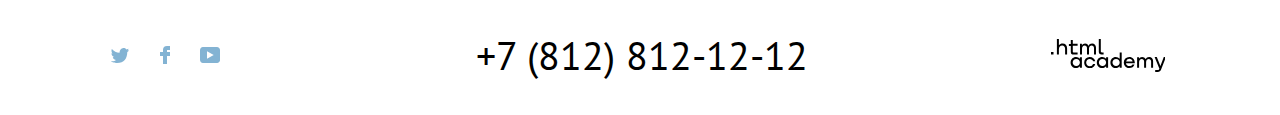
==== commit c792b092: "tema-9" ====
--- a/index.html
+++ b/index.html
@@ -16,7 +16,7 @@
                 <a class="navigation-link navigation-link-current" href="index.html">Главная</a>
               </li>
               <li class="navigation-item">
-                <a class="navigation-link" href="about.html">О Седоне</a>
+                <a class="navigation-link" href="#">О Седоне</a>
               </li>
               <li class="navigation-item">
                 <a class="navigation-link" href="catalog.html">Гостиницы</a>
@@ -42,6 +42,7 @@
                   <span class="navigation-user-liked">12</span>
                   <span class="visually-hidden">Нравиться</span>
                 </a>
+                <!-- Чтобы открыть поповер необходимо добавить класс с названием popover-open  -->
                 <div class="popover popover-liked">
                   <div class="popover-content">
                     <h2 class="visually-hidden popover-title">Избранное</h2>
@@ -234,7 +235,9 @@
       </footer>
     </div>
 
-    <div class="modal-container modal-container-close">
+    <!-- Чтобы открыть поповер необходимо добавить класс с названием modal-container-open  -->
+
+    <div class="modal-container">
       <div class="modal modal-auth">
         <section class="modal-content">
           <h2 class="modal-title">Поиск гостиницы в Седоне</h2>
@@ -262,6 +265,9 @@
                   </svg>
                   <span class="info-title">i</span>
                 </a>
+
+                <!-- Чтобы открыть поповер необходимо добавить класс с названием popover-info-open -->
+
                 <div class="popover-info">
                   <div class="popover-content">
                     <p class="popover-description">Укажите количество детей, которые будут с вами, возраст которых от 6 до 18 лет. Дети до 6 лет размещаются бесплатно.</p>
--- a/css/styles.css
+++ b/css/styles.css
@@ -134,12 +134,12 @@
   height: 60px;
   border: 3px;
   font-family: "PT Sans Bold", sans-serif;
+  font-size: 20px;
+  line-height: 26px;
   font-weight: 700;
   text-transform: uppercase;
   background: #83B3D3;
   border-radius: 0 10px 10px 0;
-  font-size: 20px;
-  line-height: 26px;
   color: #ffffff;
   transition: background-color ease-in-out .2s;
   cursor: pointer;
@@ -203,14 +203,14 @@
 }
 
 .button-reset {
-  font-family: "PT Sans Bold", sans-serif;
-  font-weight: 700;
-  font-size: 16px;
+  font-family: "PT Sans", sans-serif;
+  font-weight: 400;
+  font-size: 18px;
   line-height: 23px;
   width: 100px;
   text-align: center;
   color: #FFFFFF;
-  margin: 20px auto 0;
+  margin: 18px auto 0;
   padding: 1px 0;
   background: transparent;
   text-decoration: none;
@@ -394,8 +394,9 @@
   right: -6px;
   width: 19px;
   height: 19px;
+  font-family: "PT Sans", sans-serif;
   font-size: 10px;
-  font-family: "PT Sans", sans-serif;
+  line-height: 13px;
   font-weight: 400;
   background-color: #7DB54F;
   color: #ffffff;
@@ -410,8 +411,6 @@
   transform: translate(-50%, 100%);
   z-index: 1;
   width: 400px;
-  font-family: "PT Sans Narrow", sans-serif;
-  font-weight: 400;
   background-color: #FFFFFF;
   min-height: 231px;
   border: 1px solid #E6E6E6;
@@ -462,6 +461,7 @@
 .popover-liked-item-data-link {
   display: flex;
   text-decoration: none;
+  min-width: 250px;
   padding: 7px;
   border: 3px solid transparent;
   box-sizing: border-box;
@@ -500,6 +500,7 @@
   font-family: "PT Sans Bold", sans-serif;
   font-weight: 700;
   font-size: 18px;
+  line-height: 21px;
   margin: 0;
   color: #000000;
 }
@@ -508,6 +509,7 @@
   font-family: "PT Sans", sans-serif;
   font-weight: 400;
   font-size: 16px;
+  line-height: 21px;
   margin: 0;
   color: #333333;
 }
@@ -546,6 +548,8 @@
 .popover-button {
   position: absolute;
   font-family: "PT Sans Bold", sans-serif;
+  font-size: 16px;
+  line-height: 21px;
   font-weight: 700;
   width: calc(100% + 2px);
   height: 60px;
@@ -555,8 +559,6 @@
   text-align: center;
   text-transform: uppercase;
   color: #FFFFFF;
-  font-size: 16px;
-  line-height: 21px;
   background: #756257;
   border-radius: 0 0 20px 20px;
   cursor: pointer;
@@ -594,7 +596,7 @@
 }
 
 .advantages-title {
-  margin: 58px auto 31px;
+  margin: 62px auto 31px;
   max-width: 720px;
   font-family: "PT Sans Bold", sans-serif;
   font-weight: 700;
@@ -607,10 +609,10 @@
 
 .advantages-description {
   font-family: "PT Sans", sans-serif;
-  font-weight: 400;
-  margin-bottom: 80px;
   font-size: 22px;
   line-height: 36px;
+  font-weight: 400;
+  margin-bottom: 80px;
   color: #333333;
   text-align: center;
 }
@@ -676,6 +678,8 @@
 .advantages-title-description {
   max-width: 250px;
   font-family: "PT Sans", sans-serif;
+  font-size: 18px;
+  line-height: 21px;
   font-weight: 400;
   height: 73px;
   text-align: center;
@@ -712,8 +716,6 @@
   display: flex;
   align-items: center;
   flex-direction: column;
-  font-family: "PT Sans Bold", sans-serif;
-  font-weight: 700;
   padding: 0;
   width: 400px;
   height: 384px;
@@ -743,48 +745,50 @@
 }
 
 .service-title {
-  margin: 23px 0 20px;
+  font-family: "PT Sans Bold", sans-serif;
+  font-weight: 700;
   font-size: 24px;
   line-height: 28px;
+  margin: 23px 0 20px;
   text-transform: uppercase;
 }
 
 .service-description {
   font-family: "PT Sans", sans-serif;
   font-weight: 400;
-  margin: 0 75px 79px 75px;
   font-size: 18px;
   line-height: 21px;
+  margin: 0 75px 79px 75px;
   text-align: center;
   color: #333333;
 }
 
 .search-hotel {
   width: 1200px;
-  padding: 89px 0;
+  padding: 89px 0 92px;
   background: #FFFFFF;
   text-align: center;
 }
 
 .search-title {
   font-family: "PT Sans Bold", sans-serif;
+  font-size: 30px;
+  line-height: 36px;
   font-weight: 700;
   margin-bottom: 29px;
   margin-top: 0;
   font-weight: bold;
   color: #000000;
-  font-size: 30px;
-  line-height: 36px;
   text-align: center;
   text-transform: uppercase;
 }
 
 .search-description {
   font-family: "PT Sans", sans-serif;
-  font-weight: 400;
-  margin-bottom: 60px;
   font-size: 22px;
   line-height: 26px;
+  font-weight: 400;
+  margin-bottom: 60px;
   color: #333333;
 }
 
@@ -800,12 +804,12 @@
 
 .newsletter-title {
   font-family: "PT Sans Bold", sans-serif;
+  font-size: 30px;
+  line-height: 36px;
   font-weight: 700;
   margin: 0;
   padding: 94px 0 29px;
   font-weight: bold;
-  font-size: 30px;
-  line-height: 36px;
   text-align: center;
   text-transform: uppercase;
   color: #FFFFFF;
@@ -813,10 +817,10 @@
 
 .newsletter-description {
   font-family: "PT Sans", sans-serif;
-  font-weight: 400;
-  margin: 0 0 47px;
   font-size: 22px;
   line-height: 26px;
+  font-weight: 400;
+  margin: 0 0 47px;
   text-align: center;
   color: #FFFFFF;
 }
@@ -956,6 +960,8 @@
   position: relative;
   display: block;
   font-family: "PT Sans", sans-serif;
+  font-size: 16px;
+  line-height: 21px;
   font-weight: 400;
   color: #FFFFFF;
   text-decoration: none;
@@ -1134,10 +1140,8 @@
   align-items: center;
   height: 100%;
   justify-content: space-between;
-  font-family: "PT Sans", sans-serif;
-  font-weight: 400;
   width: 143px;
-  padding: 0 14px;
+  /* padding: 0 14px; */
 }
 
 .catalog-filter-label:first-child::after {
@@ -1172,36 +1176,49 @@
   border: 2px solid #FFFFFF;
   box-sizing: border-box;
   border-radius: 4px 0px 0px 4px;
-}
-
-.range-wrapper-inputs:focus {
-  border: 2px solid #FFFFFF;
-  box-sizing: border-box;
-  box-shadow: 0px 0px 0px 3px #81B3D2;
-  border-radius: 4px 0px 0px 4px;
-}
-
-.range-wrapper-inputs:active {
-  background: #756257;
-  border: 2px solid #FFFFFF;
-  box-sizing: border-box;
-  border-radius: 4px 0 0 4px;
-}
+} 
 
 .range-input {
-  width: 40px;
   font-family: "PT Sans", sans-serif;
-  font-weight: 400;
+  font-size: 18px;
+  line-height: 23px;
+  font-weight: 400;
+  width: 100%;
+  height: 100%;
+  padding-left: 14px;
   background-color: transparent;
   color: white;
   border: none;
+  outline: none; 
   appearance: textfield;
+}
+
+.range-input:focus {
+  width: 145px;
+  height: 48px;
+  border: 2px solid #FFFFFF;
+  box-sizing: border-box;
+  border-radius: 4px 0px 0px 4px;
+  box-shadow: 0px 0px 0px 3px #81B3D2;
+}
+
+.range-input:active {
+  background: #756257;
+  border: 2px solid #FFFFFF;
+  box-sizing: border-box;
+  border-radius: 4px 0 0 4px;
 }
 
 .range-input::-webkit-outer-spin-button,
 .range-input::-webkit-inner-spin-button {
   appearance: none;
   margin: 0;
+}
+
+.catalog-filter-label-decoration {
+  color: #ffffff;
+  opacity: 0.3;
+  padding-right: 14px;
 }
 
 .range-scale {
@@ -1263,11 +1280,6 @@
 
 }
 
-.catalog-filter-label-decoration {
-  color: #ffffff;
-  opacity: 0.3;
-}
-
 .catalog-sorting {
   display: flex;
   justify-content: space-between;
@@ -1289,10 +1301,6 @@
   width: 287px;
   height: 48px;
   margin: 44px 81px 42px 0;
-  outline: 2px solid #E6E6E6;
-  box-sizing: border-box;
-  border-radius: 4px;
-  transition: color ease-in-out .2s;
 }
 
 .select-control {
@@ -1302,8 +1310,16 @@
   font-weight: 400;
   font-size: 18px;
   line-height: 23px;
-  padding: 10px 20px 13px 18px;
-  border: #ffffff;
+  padding: 0 35px 3px 17px;
+  border: 2px solid #E6E6E6;
+  box-sizing: border-box;
+  border-radius: 4px;
+  transition: color ease-in-out .2s;
+  outline: none;
+  appearance: none;
+  background-image: url('../images/dropdown.svg');
+  background-repeat: no-repeat;
+  background-position: 252px 50%;
   cursor: pointer;
 }
 
@@ -1312,14 +1328,14 @@
   outline-offset: -3px;
   outline-style: solid;
   outline-color: #83B3D3;
-  transition: outline-color ease-in-out.2s;
-}
+}  
 
 .select-control:focus, .select-hotels-control:focus {
+  border: none;
   outline-width: 3px;
   outline-offset: -3px;
   outline-style: solid;
-  outline-color: #83B3D3;;
+  outline-color: #83B3D3;
 }
 
 .select-control:active, .select-hotels-control:active {
@@ -1370,36 +1386,49 @@
   margin-top: 44px;
 }
 
+.button-light-current:hover {
+  outline-color: #83B3D3;
+  transition: outline-color ease-in-out.2s;
+}
+
+.button-light-current:focus {
+  outline-color: #83B3D3;
+}
+
+.button-light-current:active {
+  outline-color: #000000;
+}
+
 .catalog-list {
-  display: grid;
-  gap: 30px;
-  width: 1056px;
-  list-style-type: none;
+  display: flex;
+  flex-direction: column;
+  list-style: none;
   margin-top: 0;
-  padding: 0;
-  border-bottom: 1px solid #E5E5E5;
+  margin-bottom: 21px;
+  padding: 0;
 }
 
 .catalog-card {
   display: grid;
-  grid-template-columns: 180px 197px 163px min-content;
-  grid-template-rows: auto auto 1fr auto;
-  width: 1056px;
+  grid-template-columns: 180px 35px min-content min-content 1fr min-content;
+  grid-template-rows: min-content min-content 37px;
   background-color: #FFFFFF;
   border-top: 1px solid #E5E5E5;
-  padding-top: 30px;
-}
-
-.catalog-card:nth-child(4) {
-  margin-bottom: 30px;
+  padding: 31px 0 29px 0;
+}
+
+.catalog-card:last-child {
+  border-bottom: 1px solid #E5E5E5;
 }
 
 .catalog-card-image {
-  grid-column: 1 / 2;
-  grid-row: 2 / -1;
+  grid-column: 1/2;
+  grid-row: 1/-1;
   width: 180px;
   height: 120px;
-  border: none;
+  object-fit: cover;
+  border-radius: none;
+  cursor: pointer
 }
 
 .catalog-card-image:hover {
@@ -1407,7 +1436,10 @@
 }
 
 .catalog-card-image:focus {
-  outline: 3px solid #83B3D3;
+  outline-width: 3px;
+  outline-offset: -3px;
+  outline-color: #83B3D3;
+  outline-style: solid;
 }
 
 .catalog-card-image:active {
@@ -1415,13 +1447,17 @@
 }
 
 .catalog-card-title {
-  grid-column: 2 / 4;
-  grid-row: 2 / 3;
-  margin: 0 0 0 37px;
-  font-family: "PT Sans Bold", sans-serif;
-  font-weight: 700;
-  border: 3px solid transparent;
+  width: auto;
+  grid-column: 3/6;
+  grid-row: 1/2;
+  margin: 0;
+  padding: 0;
+  margin-top: -5px;
+  font-family: "PT Sans Bold", sans-serif;
+  font-weight: 700;
   font-size: 24px;
+  line-height: 31px;
+  border-radius: 10px;
   color: #000000;
   text-decoration: none;
   transition: color ease-in-out .2s;
@@ -1433,10 +1469,11 @@
 
 .catalog-card-title:focus {
   color: #756257;
-  border: 3px solid #83B3D3;
-  box-sizing: border-box;
-  border-radius: 10px;
-  outline: none;
+  outline-width: 3px;
+  outline-offset: 3px;
+  outline-color: #83B3D3;
+  outline-style: solid;
+  box-sizing: border-box;
 }
 
 .catalog-card-title:active {
@@ -1444,44 +1481,47 @@
 }
 
 .catalog-card-description {
-  grid-column: 2 / 3;
-  grid-row: 3 / 4;
+  grid-column: 3/4;
+  grid-row: 2/3;
+  margin-bottom: 33px;
   font-family: "PT Sans", sans-serif;
   font-weight: 400;
   font-size: 18px;
-  margin-left: 37px;
+  line-height: 23px;
   color: #333333;
-  padding-top: 2px;
 }
 
 .catalog-card-price {
-  grid-column: 3 / 4;
-  grid-row: 3 / 4;
+  grid-column: 4/5;
+  grid-row: 2/3;
   font-family: "PT Sans", sans-serif;
   font-weight: 400;
-  font-size: 16px;
+  font-size: 18px;
+  line-height: 23px;
   color: #333333;
-  padding-top: 2px;
 }
 
 .catalog-card-button {
+  display: block;
+  box-sizing: border-box;
+  min-width: 119px;
+  min-height: 37px;
+  padding: 8px 31px 8px 31px;
+  margin-right: 9px;
+  grid-column: 3/4;
+  grid-row: 3/4;
+  cursor: pointer;
+  border: none;
   font-family: "PT Sans Bold", sans-serif;
   font-weight: 700;
   font-size: 16px;
   line-height: 21px;
   text-align: center;
   color: #FFFFFF;
-  width: 151px;
   background-color: #756257;
   text-decoration: none;
   text-transform: uppercase;
   border-radius: 4px;
-  grid-column: 2 / 3;
-  grid-row: 4 / 5;
-  margin-left: 37px;
-  padding: 9px 0 10px 0;
-  cursor: pointer;
-  border: none;
 }
 
 .catalog-card-button:hover {
@@ -1489,9 +1529,10 @@
 }
 
 .catalog-card-button:focus {
-  outline: 4px solid #83B3D3;
-  box-sizing: border-box;
-  border-radius: 4px;
+  outline-width: 3px;
+  outline-offset: -3px;
+  outline-color: #83B3D3;
+  outline-style: solid;
 }
 
 .catalog-card-button:active {
@@ -1504,37 +1545,27 @@
   font-weight: 700;
   font-size: 16px;
   line-height: 21px;
-  width: 160px;
+  display: block;
+  box-sizing: border-box;
+  min-width: 160px;
+  min-height: 37px;
+  padding: 0 20px;
+  grid-column: 4/5;
+  grid-row: 3/4;
   text-align: center;
   text-decoration: none;
   text-transform: uppercase;
   outline: none;
   border-radius: 4px;
-  grid-column: 3 / 4;
-  grid-row: 4 / 5;
   color: #FFFFFF;
   background-color: #83B3D3;
   border:none;
   cursor: pointer;
 }
 
-.catalog-card-important-favorite {
-  font-family: "PT Sans Bold", sans-serif;
-  font-weight: 700;
-  font-size: 16px;
-  line-height: 21px;
-  width: 160px;
-  text-align: center;
-  text-decoration: none;
-  text-transform: uppercase;
-  border-radius: 4px;
-  grid-column: 3 / 4;
-  grid-row: 4 / 5;
-  color: #FFFFFF;
+.catalog-card-important.is-favorites {
   background-color: #7DB54F;
-  border:none;
-  cursor: pointer;
-  transition: background-color ease-in-out .2s;
+  padding: 0 20px;
 }
 
 .catalog-card-important:hover {
@@ -1576,48 +1607,47 @@
   opacity: 0.3;
 }
 
-.catalog-card-rate-icons {
-  grid-column: 4 / 5;
-  grid-row: 2 / 3;
+.catalog-card-rate-list {
+  max-width: 160px;
+  grid-column: -1/-2;
+  grid-row: 1/2;
+  display: flex;
+  flex-wrap: wrap;
+  justify-content: center;
+  align-items: center;
+  padding-left: 0;
+  padding-bottom: 1px;
   list-style-type: none;
-  padding: 0;
   fill: #83B3D3;
 }
 
-.hotel-rating-stars-one {
-  margin-left: 385px;
-}
-
-.hotel-rating-stars-two {
-  margin-left: 405px;
-}
-
-.hotel-rating-stars-three {
-  margin-left: 410px;
-}
-
-.hotel-rating-stars-four {
-  margin-left: 410px;
-}
-
-.star {
-  margin-right: 5px;
+.catalog-card-rate-item {
+  width: 18px;
+  height: 17px;
+  background-image: url("../images/star.svg");
+  background-repeat: no-repeat;
+  background-position: center;
+  background-size: 18px 17px;
+  margin-top: -3px;
+  cursor: auto;
+}
+
+.catalog-card-rate-item:not(:last-child) {
+  margin-right: 7px;
 }
 
 .catalog-card-rate-label {
-  grid-column: 4 / 5;
-  grid-row: 4 / 5;
-  font-family: "PT Sans", sans-serif;
-  font-weight: 400;
+  width: 160px;
+  margin: 0;
+  padding: 7px 0 10px;
+  grid-column: -1/-2;
+  grid-row: 3/4;
+  justify-self: end;
   font-size: 16px;
-  line-height: 21px;
-  width: 160px;
-  background-color: #F2F2F2;
-  border-radius: 4px;
-  margin: 0 0 0 354px;
-  padding: 9px 0;
   text-align: center;
   text-transform: uppercase;
+  background-color: #F2F2F2;;
+  border-radius: 4px;
 }
 
 .dowload-product {
@@ -1642,10 +1672,9 @@
 }
 
 .dowload-product:focus {
-  outline: 3px solid #83B3D3;
-  box-sizing: border-box;
-  border-radius: 4px;
-
+  outline: 3px solid #756257;
+  box-sizing: border-box;
+  border-radius: 4px;
 }
 
 .dowload-product:active {
@@ -1691,6 +1720,7 @@
 }
 
 .pagination-link:focus {
+  color: #FFFFFF;
   background: #68A2CA;
   outline-width: 3px;
   outline-offset: -3px;
@@ -1717,27 +1747,39 @@
 .pagination-link {
   font-family: "PT Sans Bold", sans-serif;
   font-weight: 700;
+  font-size: 20px;
+  line-height: 26px;
   display: flex;
   align-items: center;
   justify-content: center;
   width: 100%;
   height: 100%;
   color: #FFFFFF;
+  text-decoration: none;
+}
+
+.pagination-link-current {
+  font-family: "PT Sans Bold", sans-serif;
+  font-weight: 700;
   font-size: 20px;
+  line-height: 26px;
+  color: #000000;
   text-decoration: none;
 }
 
-.pagination-link-current {
-  font-family: "PT Sans Bold", sans-serif;
-  font-weight: 700;
-  color: #000000;
-  font-size: 20px;
-  text-decoration: none;
-}
-
 .select-hotels-control {
+  font-family: "PT Sans", sans-serif;
+  font-size: 18px;
+  line-height: 23px;
+  font-weight: 400;
   margin: 33px 0 93px 47px;
-  padding-left: 13px;
+  padding: 10px 14px;
+  appearance: none;
+  background-image: url('../images/dropdown.svg');
+  background-repeat: no-repeat;
+  background-position: 125px 50%;
+  font-size: 18px;
+  line-height: 23px;
   width: 160px;
   height: 48px;
   border: 2px solid #E6E6E6;
@@ -1747,6 +1789,8 @@
 .sorting-page {
   font-family: "PT Sans", sans-serif;
   font-weight: 400;
+  font-size: 18px;
+  line-height: 23px;
   padding-top: 14px;
 }
 
@@ -1759,11 +1803,11 @@
 
 .catalog-newsletter-title {
   font-family: "PT Sans Bold", sans-serif;
+  font-size: 30px;
+  line-height: 36px;
   font-weight: 700;
   margin: 0 240px 29px 240px;
   font-weight: bold;
-  font-size: 30px;
-  line-height: 36px;
   text-align: center;
   text-transform: uppercase;
   color: #000000;
@@ -1922,10 +1966,11 @@
   width: 100%;
   height: 100%;
   background: rgba(242, 242, 242, 0.8);
-}
-
-.modal-container-close {
   display: none;
+}
+
+.modal-container-open {
+  display: block;
 }
 
 .modal {
@@ -1937,7 +1982,6 @@
 
 .modal-content {
   width: 575px;
-  height: 437px;
 }
 
 .modal-auth {
@@ -2046,6 +2090,7 @@
   background-image: url("../images/calendar.svg");
   background-position: right;
   background-repeat: no-repeat;
+  font: inherit;
 }
 
 .appointment-form-field:hover {
@@ -2058,7 +2103,7 @@
   outline-color: #83B3D3;
   outline-style: solid;
   background: #E6E6E6;
-} 
+}
 
 .appointment-form-field:active {
   outline-width: 3px;
@@ -2066,12 +2111,13 @@
   outline-color: #000000;
   outline-style: solid;
   background: #ffffff;
-} 
+}
 
 .appointment-info {
   font-family: "PT Sans", sans-serif;
   font-weight: 400;
   font-size: 16px;
+  line-height: 40px;
   margin: 0 0 0 152px;
   padding: 0;
   color: #FF5757;
@@ -2081,7 +2127,7 @@
   font-family: "PT Sans", sans-serif;
   font-weight: 400;
   font-size: 16px;
-  /* line-height: 40px; */
+  line-height: 40px;
   margin: 0 0 0 152px;
   padding: 0;
   color: #333333;
@@ -2105,6 +2151,7 @@
   line-height: 40px;
   width: 70px;
   margin: 0;
+  font: inherit;
 }
 
 .amount-of-adults,
@@ -2150,7 +2197,7 @@
   outline-color: #83B3D3;
   outline-style: solid;
   background-color: #ffffff;
-} 
+}
 
 .button-pluse {
   background-image: url("../images/plus.svg");
@@ -2159,17 +2206,13 @@
   background-color: #f2f2f2;
 }
 
-button, input {
-  overflow: visible;
-  font: inherit;
-}
-
 .amount-field {
   width: 60px;
   height: 48px;
   border: none;
   background-color: #f2f2f2;
   text-align: center;
+  outline: 2px solid #f2f2f2;
 }
 
 .amount button[name="plus-adult"] {
@@ -2197,9 +2240,13 @@
   border-radius: 50%;
 }
 
+.popover-info-open {
+  display: block;
+}
+
 .popover-info {
   position: absolute;
-  top: 397px;
+  top: 435px;
   right: 100px;
   z-index: 1;
   width: 256px;
@@ -2208,7 +2255,7 @@
   background: #333333;
   box-shadow: 0px 15px 30px rgba(0, 0, 0, 0.3);
   border-radius: 10px;
-  display: no;
+  display: none;
 }
 
 .popover-info::before {
@@ -2230,3 +2277,4 @@
   margin: 0;
 }
 
+
